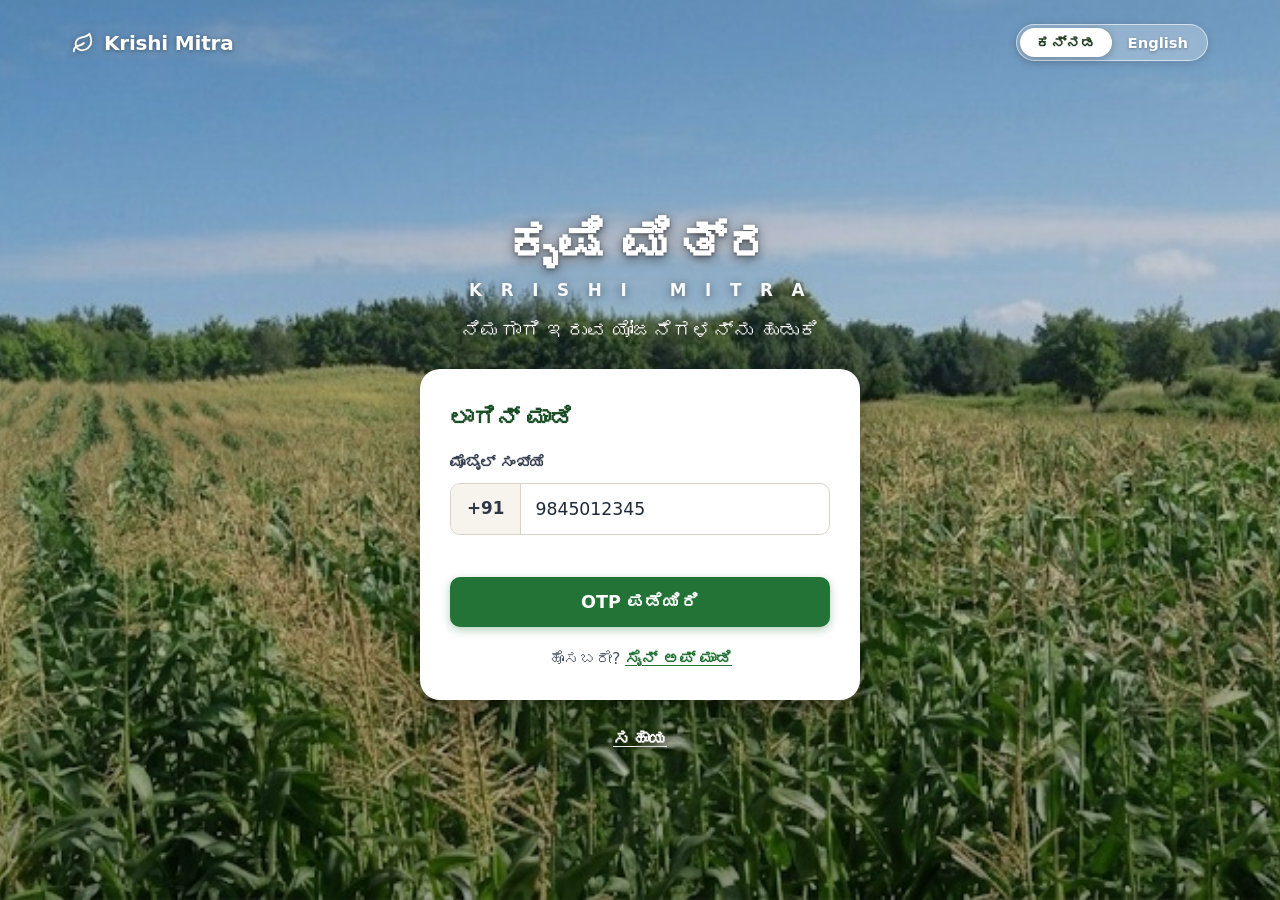
==== frontend/index.html @ 1792d074 "Add files via upload initialized frontend" ====
<!DOCTYPE html>
<html lang="kn">
<head>
  <meta charset="UTF-8">
  <meta name="viewport" content="width=device-width, initial-scale=1.0, maximum-scale=1.0, user-scalable=no">
  <meta name="theme-color" content="#1a7336">
  <meta name="description" content="ಕೃಷಿ ಮಿತ್ರ: ಕರ್ನಾಟಕದ ರೈತರಿಗೆ ಸರಕಾರಿ ಯೋಜನೆಗಳ ಸ್ಮಾರ್ಟ್ ಮಾರ್ಗದರ್ಶಿ - Smart Farmer Assistance System for Karnataka">
  <title>ಕೃಷಿ ಮಿತ್ರ - Krishi Mitra</title>
  <link rel="stylesheet" href="css/style.css">
  <link rel="stylesheet" href="css/responsive.css">
</head>
<body>

  <!-- Offline Notice Bar -->
  <div id="offline-alert-bar" class="offline-bar" style="display: none;">
    <span class="offline-icon">📡</span>
    <span data-i18n="offlineTitle">ನೀವು ಆಫ್‌ಲೈನ್‌ನಲ್ಲಿದ್ದೀರಿ (ಆಫ್‌ಲೈನ್ ಮಾಹಿತಿ ಲಭ್ಯವಿದೆ)</span>
  </div>

  <div class="app-viewport">

    <!-- ========================================================= -->
    <!-- TOP NAVIGATION BAR (Exact match to reference screenshot)  -->
    <!-- Top menu: Eligible, Almost Eligible, Saved, Language, Profile -->
    <!-- ========================================================= -->
    <header class="site-header">
      <div class="header-inner">
        
        <!-- Brand Logo & Name -->
        <div class="header-brand" id="brand-home-click">
          <div class="brand-logo-icon">
            <svg viewBox="0 0 36 36" fill="none" class="brand-icon-svg">
              <path d="M12 28C12 28 14 20 18 16C22 12 28 10 28 10C28 10 26 18 22 22C18 26 12 28 12 28Z" fill="#1a7336"/>
              <path d="M14 28C14 28 10 22 10 17C10 12 15 8 15 8C15 8 18 13 18 18C18 23 14 28 14 28Z" fill="#f59e0b"/>
              <path d="M16 28C16 28 18 22 22 19C26 16 30 15 30 15C30 15 28 21 24 24C20 27 16 28 16 28Z" fill="#15803d"/>
              <line x1="8" y1="32" x2="20" y2="16" stroke="#d97706" stroke-width="2.5" stroke-linecap="round"/>
            </svg>
          </div>
          <div class="brand-text-col">
            <h1 class="brand-heading" data-i18n="appName">ಕೃಷಿ ಮಿತ್ರ</h1>
            <span class="brand-subheading" data-i18n="appSubName">ಕರ್ನಾಟಕ ರೈತ ಯೋಜನೆಗಳ ಮಾರ್ಗದರ್ಶಿ</span>
          </div>
        </div>

        <!-- Center & Right Navigation (Eligible, Almost Eligible, Saved, Language, Profile) -->
        <nav class="header-nav">
          <!-- Eligible Schemes Link -->
          <button type="button" class="nav-menu-link active" id="top-nav-eligible" data-tab="eligible">
            <span data-i18n="navEligible">ಅರ್ಹ ಯೋಜನೆಗಳು</span>
            <span id="badge-top-eligible" class="nav-count-badge">0</span>
          </button>

          <!-- Almost Eligible Link -->
          <button type="button" class="nav-menu-link" id="top-nav-almost" data-tab="almost">
            <span data-i18n="navAlmost">ಸ್ವಲ್ಪವೇ ಬಾಕಿ ಇರುವುದು</span>
            <span id="badge-top-almost" class="nav-count-badge badge-amber">0</span>
          </button>

          <!-- Saved Schemes Link -->
          <button type="button" class="nav-menu-link" id="top-nav-saved" data-tab="saved">
            <span data-i18n="navSaved">ಉಳಿಸಿದ ಯೋಜನೆಗಳು</span>
            <span id="badge-top-saved" class="nav-count-badge badge-muted">0</span>
          </button>

          <!-- Language Toggle Pill (Exact style as reference image: ಕನ್ನಡ / English) -->
          <div class="nav-lang-wrap">
            <button type="button" class="lang-toggle-pill" aria-label="Toggle Kannada and English">
              <span class="lang-text-display">English</span>
            </button>
          </div>

          <!-- Profile Button (Styled like "Register" button in reference screenshot) -->
          <div class="nav-profile-wrap">
            <button type="button" id="btn-top-profile" class="btn-profile-pill" aria-label="Farmer Profile Options">
              <span class="profile-avatar-emoji">👨‍🌾</span>
              <span class="profile-pill-label" data-i18n="profile">ರೈತರ ವಿವರ</span>
            </button>
          </div>
        </nav>

        <!-- Mobile Header Actions (visible on small screens) -->
        <div class="mobile-header-actions">
          <button type="button" class="lang-toggle-pill mobile-lang-btn">English</button>
          <button type="button" id="btn-mobile-profile" class="mobile-profile-avatar" aria-label="Profile">
            👨‍🌾
          </button>
        </div>

      </div>
    </header>

    <!-- ========================================================= -->
    <!-- PAGE 1: LOGIN / SIGN UP (Full Screen Farm Field)          -->
    <!-- Matching the user reference screenshot exactly            -->
    <!-- ========================================================= -->
    <section id="view-login" class="view-container login-fullscreen-hero">
      
      <!-- Top Floating Navigation (Leaf brand on left, Language capsule on right) -->
      <div class="login-top-bar">
        <div class="login-brand-tag">
          <svg class="login-leaf-icon" viewBox="0 0 24 24" width="22" height="22" fill="none" stroke="currentColor" stroke-width="2" stroke-linecap="round" stroke-linejoin="round">
            <path d="M11 20A7 7 0 0 1 9.8 6.1C15.5 5 17 4.48 19 2c1 2 2 4.18 2 8 0 5.5-4.78 10-10 10Z"/>
            <path d="M2 21c0-3 1.85-5.36 5.08-6C9.5 14.52 12 13 13 12"/>
          </svg>
          <span class="login-brand-title">Krishi Mitra</span>
        </div>

        <div class="login-lang-capsule">
          <button type="button" class="login-lang-btn kn active" data-lang="kn">ಕನ್ನಡ</button>
          <button type="button" class="login-lang-btn en" data-lang="en">English</button>
        </div>
      </div>

      <!-- Center Hero Content & Floating White Card -->
      <div class="login-center-content">

        <!-- Hero Typography -->
        <div class="login-hero-titles">
          <h1 class="login-hero-main-title">ಕೃಷಿ ಮಿತ್ರ</h1>
          <div class="login-hero-spaced-sub">K R I S H I &nbsp; M I T R A</div>
          <p class="login-hero-tagline" data-i18n="loginTagline">ನಿಮಗಾಗಿ ಇರುವ ಯೋಜನೆಗಳನ್ನು ಹುಡುಕಿ</p>
        </div>

        <!-- Floating White Card -->
        <div class="login-card-box">

          <!-- Step 1: Phone input -->
          <div id="phone-step-container" class="login-step-view">
            <h2 class="login-card-heading" data-i18n="loginCardTitle">ಲಾಗಿನ್ ಮಾಡಿ</h2>
            
            <div class="login-field-group">
              <label for="login-phone" class="login-field-label" data-i18n="phoneLabel">ಮೊಬೈಲ್ ಸಂಖ್ಯೆ</label>
              <div class="login-phone-control">
                <span class="login-phone-prefix">+91</span>
                <input type="tel" id="login-phone" class="login-phone-input" maxlength="10" placeholder="10 ಅಂಕಿಗಳು" data-i18n-placeholder="phonePlaceholder" inputmode="numeric" pattern="[0-9]*" value="9845012345">
              </div>
              <div id="phone-error-msg" class="login-field-error"></div>
            </div>

            <button type="button" id="btn-send-otp" class="btn-login-submit" data-i18n="getOtpBtn">
              OTP ಪಡೆಯಿರಿ
            </button>

            <div class="login-signup-link-wrap">
              <button type="button" id="btn-login-signup" class="btn-signup-link" data-i18n-html="newHereSignUp">
                ಹೊಸಬರೇ? <u>ಸೈನ್ ಅಪ್ ಮಾಡಿ</u>
              </button>
            </div>
          </div>

          <!-- Step 2: OTP verification -->
          <div id="otp-step-container" class="login-step-view" style="display: none;">
            <h2 class="login-card-heading" data-i18n="otpTitle">ಒಟಿಪಿ ನಮೂದಿಸಿ</h2>
            
            <p class="login-otp-notice">
              <span data-i18n="otpSubtitle">ನಾವು ಈ ಸಂಖ್ಯೆಗೆ ಒಟಿಪಿ ಕಳುಹಿಸಿದ್ದೇವೆ:</span>
              <strong id="otp-sent-phone">+91 9845012345</strong>
            </p>

            <div class="login-field-group">
              <input type="tel" id="login-otp" class="login-otp-input" maxlength="4" placeholder="••••" inputmode="numeric">
              <div id="otp-error-msg" class="login-field-error"></div>
            </div>

            <div class="login-demo-otp">
              <button type="button" id="demo-otp-btn" class="login-quick-otp" data-i18n="demoOtpHint">
                ⚡ ಪರೀಕ್ಷಾ ಒಟಿಪಿ: 1234 (ಇಲ್ಲಿ ಒತ್ತಿ)
              </button>
            </div>

            <button type="button" id="btn-verify-otp" class="btn-login-submit" data-i18n="verifyOtpBtn">
              ದೃಢೀಕರಿಸಿ & ಮುಂದುವರಿಯಿರಿ
            </button>

            <div class="login-change-num">
              <button type="button" id="btn-change-number" class="login-text-btn" data-i18n="changeNumber">
                ← ಸಂಖ್ಯೆ ಬದಲಾಯಿಸಿ
              </button>
            </div>
          </div>

        </div>

        <!-- Help Link Under Card -->
        <div class="login-footer-help">
          <button type="button" id="btn-login-help" class="login-help-anchor" data-i18n-html="helpLink">
            <u>ಸಹಾಯ</u>
          </button>
        </div>

      </div>

    </section>

    <!-- ========================================================= -->
    <!-- PAGE 2: FARMER PROFILE WIZARD (1 Question Per Screen)     -->
    <!-- ========================================================= -->
    <section id="view-wizard" class="view-container">
      <div class="wizard-container-wrap">
        <header class="wizard-header">
          <h2 class="wizard-heading" data-i18n="wizardTitle">ನಿಮ್ಮ ಕೃಷಿ ವಿವರ</h2>
          <button type="button" class="lang-toggle-pill">English</button>
        </header>

        <!-- Progress Section -->
        <div class="wizard-progress-section">
          <div class="progress-meta-row">
            <span id="wizard-step-label" class="step-label">ಪ್ರಶ್ನೆ 1 / 10</span>
            <span class="step-badge">100% ಸುಲಭ & ಸುರಕ್ಷಿತ</span>
          </div>
          <div class="progress-track">
            <div id="wizard-progress-bar" class="progress-fill" style="width: 10%;"></div>
          </div>
        </div>

        <!-- Single Question Card Container -->
        <main class="wizard-main">
          <div class="wizard-card">
            <div class="question-header">
              <h3 id="wizard-q-title" class="q-title">ಪ್ರಶ್ನೆ ಲೋಡ್ ಆಗುತ್ತಿದೆ...</h3>
              <p id="wizard-q-sub" class="q-subtitle">ವಿವರಣೆ</p>
            </div>

            <!-- Voice Mic & Confirmation Area -->
            <div class="voice-interaction-box">
              <button type="button" id="wizard-mic-btn" class="big-mic-button" aria-label="Speak your answer">
                <span class="mic-wave-ring ring-1"></span>
                <span class="mic-wave-ring ring-2"></span>
                <svg viewBox="0 0 24 24" fill="none" stroke="currentColor" stroke-width="2" class="mic-icon-svg">
                  <path d="M12 1a3 3 0 0 0-3 3v8a3 3 0 0 0 6 0V4a3 3 0 0 0-3-3z"></path>
                  <path d="M19 10v2a7 7 0 0 1-14 0v-2"></path>
                  <line x1="12" y1="19" x2="12" y2="23"></line>
                  <line x1="8" y1="23" x2="16" y2="23"></line>
                </svg>
              </button>
              <p id="voice-status-text" class="voice-status-label" data-i18n="voicePrompt">
                ದೊಡ್ಡ ಮೈಕ್ ಒತ್ತಿ ನಿಮ್ಮ ಉತ್ತರವನ್ನು ಕನ್ನಡದಲ್ಲಿ ಮಾತನಾಡಿ
              </p>

              <!-- Mandatory Confirmation Card -->
              <div id="voice-confirm-box" class="voice-confirm-card" style="display: none;">
                <div id="voice-heard-text" class="heard-text">ನಾವು ಕೇಳಿಸಿಕೊಂಡಿದ್ದು: ...</div>
                <p class="confirm-prompt-text" data-i18n="isThisCorrect">ಇದು ಸರಿಯೇ? ದಯವಿಟ್ಟು ದೃಢೀಕರಿಸಿ:</p>
                <div class="confirm-actions-row">
                  <button type="button" id="voice-btn-confirm" class="btn-confirm-tick" title="Confirm Answer">
                    <span class="tick-icon">✔</span>
                    <span class="btn-text" data-i18n="btnConfirmVoice">ಸರಿ, ದೃಢೀಕರಿಸಿ</span>
                  </button>
                  <button type="button" id="voice-btn-retry" class="btn-retry-mic" title="Retry Speaking">
                    <span class="retry-icon">🔄</span>
                    <span class="btn-text" data-i18n="btnRetryVoice">ಮತ್ತೊಮ್ಮೆ ಮಾತನಾಡಿ</span>
                  </button>
                </div>
              </div>
            </div>

            <div class="options-divider">
              <span>ಅಥವಾ ಕೆಳಗಿನ ಆಯ್ಕೆಗಳನ್ನು ಮುಟ್ಟಿ (OR Tap)</span>
            </div>

            <!-- Dynamic Options Rendering Container -->
            <div id="wizard-options-container" class="wizard-options-area"></div>
          </div>
        </main>

        <!-- Wizard Navigation Bar -->
        <footer class="wizard-nav-footer">
          <button type="button" id="wizard-back-btn" class="btn btn-outline btn-lg">← ಹಿಂದೆ</button>
          <button type="button" id="wizard-next-btn" class="btn btn-primary btn-lg" disabled>ಮುಂದೆ ➔</button>
        </footer>
      </div>
    </section>

    <!-- ========================================================= -->
    <!-- PAGE 3: MAIN PAGE (Relaxed, Airy, Matching Reference UI)  -->
    <!-- ========================================================= -->
    <section id="view-main" class="view-container">

      <!-- Subpage 1: HOME (Hero Banner, Search Card, Schemes) -->
      <div id="subpage-home" class="main-subpage active">
        
        <div class="main-content-layout">

          <!-- ======================================================= -->
          <!-- 1. HERO BANNER (Matches Reference Image Green Card)     -->
          <!-- ======================================================= -->
          <div class="hero-banner-container">
            <div class="hero-banner-card">
              <div class="hero-content-col">
                <!-- Pill Tag at Top Left -->
                <div class="hero-pill-badge">
                  <span class="hero-pill-dot"></span>
                  <span data-i18n="heroBadge">ಕರ್ನಾಟಕ ರೈತ ಕಲ್ಯಾಣ • Krishi Mitra</span>
                </div>

                <!-- Giant Bold Headline -->
                <h2 class="hero-headline" data-i18n="heroTitle">
                  ನಿಮ್ಮ ಜಮೀನಿಗೆ ಸಿಗುವ ಸರಕಾರಿ ಕೃಷಿ ಯೋಜನೆಗಳನ್ನು ಪಡೆಯಿರಿ
                </h2>

                <!-- Subtitle Paragraph -->
                <p class="hero-description" data-i18n="heroDesc">
                  ಕರ್ನಾಟಕದ ರೈತರಿಗೆ ಕೇಂದ್ರ ಮತ್ತು ರಾಜ್ಯ ಸರ್ಕಾರದ ಡಿಬಿಟಿ ನಗದು ನೆರವು, ಬೆಳೆ ವಿಮೆ, ಬಡ್ಡಿ ರಹಿತ ಸಾಲ ಮತ್ತು ಕೃಷಿ ಹೊಂಡ ಸಬ್ಸಿಡಿಗಳನ್ನು ಸುಲಭವಾಗಿ ಒದಗಿಸುವ ಏಕೈಕ ವೇದಿಕೆ.
                </p>

                <!-- Action Buttons Row -->
                <div class="hero-actions-row">
                  <button type="button" id="btn-hero-explore" class="hero-btn-white" data-i18n="heroBtnExplore">
                    ಅರ್ಹ ಯೋಜನೆಗಳನ್ನು ನೋಡಿ
                  </button>
                  <button type="button" id="btn-hero-share" class="hero-btn-outline" data-i18n="heroBtnShare">
                    <span>📲 ವಾಟ್ಸಾಪ್‌ನಲ್ಲಿ ಹಂಚಿಕೊಳ್ಳಿ</span>
                  </button>
                </div>
              </div>

              <!-- Graphic on Right Side: Tractor Silhouette -->
              <div class="hero-graphic-col">
                <svg viewBox="0 0 200 150" fill="none" class="hero-tractor-svg" preserveAspectRatio="xMidYMid meet">
                  <circle cx="150" cy="110" r="30" fill="rgba(255,255,255,0.18)" stroke="rgba(255,255,255,0.4)" stroke-width="4"/>
                  <circle cx="150" cy="110" r="14" fill="rgba(255,255,255,0.25)"/>
                  <circle cx="65" cy="120" r="18" fill="rgba(255,255,255,0.18)" stroke="rgba(255,255,255,0.4)" stroke-width="3"/>
                  <circle cx="65" cy="120" r="8" fill="rgba(255,255,255,0.25)"/>
                  <path d="M50 115 L145 110 L145 80 L115 80 L115 48 L75 48 L75 80 L50 90 Z" fill="rgba(255,255,255,0.2)"/>
                  <path d="M115 48 L155 48 L155 80 L115 80 Z" fill="rgba(255,255,255,0.14)"/>
                  <rect x="120" y="54" width="28" height="22" rx="3" fill="rgba(255,255,255,0.3)"/>
                  <line x1="68" y1="48" x2="68" y2="30" stroke="rgba(255,255,255,0.45)" stroke-width="4" stroke-linecap="round"/>
                </svg>
              </div>
            </div>
          </div>

          <!-- ======================================================= -->
          <!-- 2. DISCOVER / SEARCH CARD (Directly below Hero Banner)  -->
          <!-- ======================================================= -->
          <div class="discover-card-container">
            <div class="discover-search-card">
              <h3 class="discover-card-heading" data-i18n="discoverTitle">
                ಲಭ್ಯವಿರುವ ಕೃಷಿ ಯೋಜನೆಗಳನ್ನು ಹುಡುಕಿ
              </h3>

              <div class="discover-search-form">
                <!-- Search Input with Icon -->
                <div class="search-input-wrapper">
                  <svg viewBox="0 0 24 24" fill="none" stroke="currentColor" stroke-width="2" class="search-icon-inside">
                    <circle cx="11" cy="11" r="8"></circle>
                    <line x1="21" y1="21" x2="16.65" y2="16.65"></line>
                  </svg>
                  <input type="text" id="scheme-search-input" class="search-field" placeholder="ಯೋಜನೆಯ ಹೆಸರು ಅಥವಾ ಕೀವರ್ಡ್ (ಉದಾ: PM-KISAN, ವಿಮೆ, ಬೆಳೆ, ಸಾಲ)" data-i18n-placeholder="searchPlaceholder">
                </div>

                <!-- Category Dropdown -->
                <div class="search-select-wrapper">
                  <select id="scheme-category-select" class="search-dropdown">
                    <option value="all" data-i18n="allCategories">ಎಲ್ಲಾ ಕೃಷಿ ವರ್ಗಗಳು</option>
                    <option value="income" data-i18n="filterIncome">ನೇರ ಧನಸಹಾಯ (Direct Income)</option>
                    <option value="insurance" data-i18n="filterInsurance">ಬೆಳೆ ವಿಮೆ (Crop Insurance)</option>
                    <option value="credit" data-i18n="filterCredit">ಬಡ್ಡಿ ರಹಿತ ಸಾಲ (KCC Credit)</option>
                    <option value="irrigation" data-i18n="filterIrrigation">ನೀರಾವರಿ & ಹೊಂಡ (Irrigation)</option>
                    <option value="pension" data-i18n="filterPension">ರೈತ ಪಿಂಚಣಿ (Pension)</option>
                  </select>
                </div>

                <!-- Sort / Filter Dropdown -->
                <div class="search-select-wrapper">
                  <select id="schemes-sort-select" class="search-dropdown">
                    <option value="benefit_desc" data-i18n="sortBenefitHigh">ಹೆಚ್ಚು ಮೊತ್ತ ಮೊದಲು</option>
                    <option value="benefit_asc" data-i18n="sortBenefitLow">ಕಡಿಮೆ ಮೊತ್ತ ಮೊದಲು</option>
                    <option value="name" data-i18n="sortName">ಯೋಜನೆಯ ಹೆಸರು (ಅ-ಹ)</option>
                  </select>
                </div>

                <!-- Search Button (Matching green 'Search Equipment' button) -->
                <button type="button" id="btn-discover-search" class="btn-discover-action" data-i18n="searchBtn">
                  ಯೋಜನೆ ಹುಡುಕಿ
                </button>
              </div>
            </div>
          </div>

          <!-- ======================================================= -->
          <!-- 3. CALM & SUBTLE ANNOUNCEMENT TICKER STRIP              -->
          <!-- ======================================================= -->
          <div class="tips-ticker-section" id="tips-ticker-strip">
            <div class="ticker-content-box">
              <span class="ticker-bell-icon">🔔</span>
              <span id="ticker-tip-tag" class="ticker-tag urgency-high">ತುರ್ತು ಗಡುವು</span>
              <span id="ticker-tip-title" class="ticker-title">ಲೋಡ್ ಆಗುತ್ತಿದೆ...</span>
              <span id="ticker-pause-tag" class="ticker-paused-badge" style="display: none;" data-i18n="tipsTickerPaused">ವಿರಾಮಗೊಳಿಸಲಾಗಿದೆ</span>
            </div>
            <div id="ticker-dots-container" class="ticker-dots-row"></div>
          </div>

          <!-- ======================================================= -->
          <!-- 4. SCHEME SECTION: TABS & FILTER PILLS                  -->
          <!-- ======================================================= -->
          <div class="schemes-section-header">
            <nav class="scheme-tabs-nav">
              <button type="button" class="scheme-tab-btn active" data-tab="eligible">
                <span data-i18n="tabEligible">ಅರ್ಹ ಯೋಜನೆಗಳು</span>
                <span id="badge-tab-eligible" class="tab-badge">0</span>
              </button>
              <button type="button" class="scheme-tab-btn" data-tab="almost">
                <span data-i18n="tabAlmost">ಸ್ವಲ್ಪವೇ ಬಾಕಿ ಇರುವುದು</span>
                <span id="badge-tab-almost" class="tab-badge badge-warning">0</span>
              </button>
              <button type="button" class="scheme-tab-btn" data-tab="saved">
                <span data-i18n="tabSaved">ಉಳಿಸಿದ ಯೋಜನೆಗಳು</span>
                <span id="badge-tab-saved" class="tab-badge badge-neutral">0</span>
              </button>
            </nav>

            <div class="filter-chips-scroll">
              <button type="button" class="filter-chip active" data-filter="all" data-i18n="filterAll">ಎಲ್ಲವೂ</button>
              <button type="button" class="filter-chip" data-filter="income" data-i18n="filterIncome">ನೇರ ಧನಸಹಾಯ</button>
              <button type="button" class="filter-chip" data-filter="insurance" data-i18n="filterInsurance">ಬೆಳೆ ವಿಮೆ</button>
              <button type="button" class="filter-chip" data-filter="credit" data-i18n="filterCredit">ಬಡ್ಡಿ ರಹಿತ ಸಾಲ</button>
              <button type="button" class="filter-chip" data-filter="irrigation" data-i18n="filterIrrigation">ನೀರಾವರಿ & ಹೊಂಡ</button>
              <button type="button" class="filter-chip" data-filter="pension" data-i18n="filterPension">ರೈತ ಪಿಂಚಣಿ</button>
            </div>
          </div>

          <!-- ======================================================= -->
          <!-- 5. SCHEMES GRID (2 Columns Desktop, 1 Column Mobile)   -->
          <!-- ======================================================= -->
          <main class="schemes-main-list" id="schemes-main-anchor">
            <div id="schemes-list-container" class="schemes-vertical-list"></div>

            <!-- Empty state -->
            <div id="schemes-empty-state" class="empty-state-box" style="display: none;">
              <div class="empty-icon">🌾</div>
              <h3 class="empty-title" data-i18n="emptyEligible">ಯಾವುದೇ ಯೋಜನೆಗಳು ಕಂಡುಬಂದಿಲ್ಲ</h3>
              <p class="empty-desc" data-i18n="emptyEligibleDesc">ದಯವಿಟ್ಟು ಬೇರೆ ಫಿಲ್ಟರ್ ಆಯ್ಕೆ ಮಾಡಿ ಅಥವಾ ನಿಮ್ಮ ವಿವರಗಳನ್ನು ಪರೀಕ್ಷಿಸಿ.</p>
            </div>
          </main>

        </div>
      </div>

      <!-- Subpage 2: DOCUMENTS -->
      <div id="subpage-docs" class="main-subpage">
        <div class="subpage-wrap">
          <div class="subpage-header">
            <h2 class="subpage-title" data-i18n="docsPageTitle">ರೈತರ ಪ್ರಮುಖ ದಾಖಲೆಗಳ ಕೈಪಿಡಿ</h2>
            <p class="subpage-subtitle" data-i18n="docsPageSubtitle">ಯಾವ ದಾಖಲೆ ಎಲ್ಲಿ ಸಿಗುತ್ತದೆ ಮತ್ತು ಹೇಗೆ ಪಡೆಯಬೇಕು ಎಂಬುದರ ಮಾಹಿತಿ</p>
          </div>
          <div id="docs-list-container" class="docs-vertical-list"></div>
        </div>
      </div>

      <!-- Subpage 3: TIPS & DATES -->
      <div id="subpage-tips" class="main-subpage">
        <div class="subpage-wrap">
          <div class="subpage-header">
            <h2 class="subpage-title" data-i18n="tipsPageTitle">ಕೃಷಿ ಸಲಹೆಗಳು ಮತ್ತು ಗಡುವುಗಳು</h2>
            <p class="subpage-subtitle" data-i18n="tipsPageSubtitle">ಕರ್ನಾಟಕ ಕೃಷಿ ಇಲಾಖೆಯ ಪ್ರಮುಖ ಸೂಚನೆಗಳು</p>
          </div>
          <div id="tips-full-list" class="tips-vertical-list"></div>
        </div>
      </div>

      <!-- Subpage 4: HELP -->
      <div id="subpage-help" class="main-subpage">
        <div class="subpage-wrap">
          <div class="subpage-header">
            <h2 class="subpage-title" data-i18n="helpPageTitle">ರೈತ ಸಹಾಯವಾಣಿ & ಸಂಪರ್ಕ</h2>
            <p class="subpage-subtitle" data-i18n="helpPageSubtitle">ಯಾವುದೇ ಯೋಜನೆ ಅಥವಾ ತಾಂತ್ರಿಕ ಸಹಾಯಕ್ಕೆ ಸಂಪರ್ಕಿಸಿ</p>
          </div>
          
          <div class="help-cards-list">
            <div class="help-card primary">
              <div class="help-card-icon">📞</div>
              <div class="help-card-body">
                <h3 class="help-title" data-i18n="karnatakaRaithaVani">ಕರ್ನಾಟಕ ರೈತವಾಣಿ</h3>
                <div class="help-phone-number">1800-425-3553</div>
                <p class="help-timing" data-i18n="helpDeskTiming">ಬೆಳಿಗ್ಗೆ ೬:೦೦ ರಿಂದ ರಾತ್ರಿ ೧೦:೦೦ ರವರೆಗೆ (ಉಚಿತ ಕರೆ)</p>
                <a href="tel:18004253553" class="btn btn-call">ಈಗಲೇ ಕರೆ ಮಾಡಿ 📞</a>
              </div>
            </div>

            <div class="help-card">
              <div class="help-card-icon">🇮🇳</div>
              <div class="help-card-body">
                <h3 class="help-title" data-i18n="kisanCallCenter">ಕಿಸಾನ್ ಕಾಲ್ ಸೆಂಟರ್ (ಟೋಲ್ ಫ್ರೀ)</h3>
                <div class="help-phone-number">1800-180-1551</div>
                <p class="help-timing">ಎಲ್ಲಾ ದಿನಗಳಲ್ಲಿ ಲಭ್ಯ (ಕನ್ನಡದಲ್ಲಿ ಮಾತನಾಡಬಹುದು)</p>
                <a href="tel:18001801551" class="btn btn-outline btn-call">ಕರೆ ಮಾಡಿ 📞</a>
              </div>
            </div>

            <div class="help-card">
              <div class="help-card-icon">🏢</div>
              <div class="help-card-body">
                <h3 class="help-title" data-i18n="nearestOffice">ನಿಮ್ಮ ಹತ್ತಿರದ ಕೃಷಿ ಕಚೇರಿ:</h3>
                <p class="help-office-desc" data-i18n="nearestOfficeDesc">
                  ನಿಮ್ಮ ಹೋಬಳಿಯ ರೈತ ಸಂಪರ್ಕ ಕೇಂದ್ರ (RSK) ಅಥವಾ ತಾಲೂಕು ಸಹಾಯಕ ಕೃಷಿ ನಿರ್ದೇಶಕರ ಕಚೇರಿಗೆ ಭೇಟಿ ನೀಡಿ.
                </p>
              </div>
            </div>
          </div>
        </div>
      </div>

      <!-- Mobile Bottom Navigation Bar -->
      <nav class="bottom-navbar">
        <button type="button" class="bottom-nav-item active" data-tab="home">
          <svg viewBox="0 0 24 24" fill="none" stroke="currentColor" stroke-width="2">
            <path d="M3 9l9-7 9 7v11a2 2 0 0 1-2 2H5a2 2 0 0 1-2-2z"></path>
            <polyline points="9 22 9 12 15 12 15 22"></polyline>
          </svg>
          <span data-i18n="navHome">ಮುಖಪುಟ</span>
        </button>

        <button type="button" class="bottom-nav-item" data-tab="docs">
          <svg viewBox="0 0 24 24" fill="none" stroke="currentColor" stroke-width="2">
            <path d="M14 2H6a2 2 0 0 0-2 2v16a2 2 0 0 0 2 2h12a2 2 0 0 0 2-2V8z"></path>
            <polyline points="14 2 14 8 20 8"></polyline>
            <line x1="16" y1="13" x2="8" y2="13"></line>
            <line x1="16" y1="17" x2="8" y2="17"></line>
          </svg>
          <span data-i18n="navDocs">ದಾಖಲೆಗಳು</span>
        </button>

        <button type="button" class="bottom-nav-item" data-tab="tips">
          <svg viewBox="0 0 24 24" fill="none" stroke="currentColor" stroke-width="2">
            <path d="M18 8A6 6 0 0 0 6 8c0 7-3 9-3 9h18s-3-2-3-9"></path>
            <path d="M13.73 21a2 2 0 0 1-3.46 0"></path>
          </svg>
          <span data-i18n="navTips">ಸಲಹೆಗಳು</span>
        </button>

        <button type="button" class="bottom-nav-item" data-tab="help">
          <svg viewBox="0 0 24 24" fill="none" stroke="currentColor" stroke-width="2">
            <circle cx="12" cy="12" r="10"></circle>
            <path d="M9.09 9a3 3 0 0 1 5.83 1c0 2-3 3-3 3"></path>
            <line x1="12" y1="17" x2="12.01" y2="17"></line>
          </svg>
          <span data-i18n="navHelp">ಸಹಾಯ</span>
        </button>
      </nav>

    </section>

    <!-- ========================================================= -->
    <!-- MODAL: "What You Need" Scheme Detail Sheet                -->
    <!-- ========================================================= -->
    <div id="scheme-detail-modal" class="modal-backdrop">
      <div id="modal-overlay-bg" class="modal-overlay"></div>
      <div class="modal-sheet">
        <div class="modal-header">
          <div class="modal-title-col">
            <span id="modal-scheme-status-tag" class="badge badge-eligible">ಅರ್ಹರು</span>
            <h3 id="modal-scheme-title" class="modal-scheme-title">ಯೋಜನೆಯ ಹೆಸರು</h3>
            <p id="modal-scheme-dept" class="modal-scheme-dept">ಇಲಾಖೆ</p>
          </div>
          <button type="button" id="modal-btn-close" class="btn-close-modal" aria-label="Close modal">✕</button>
        </div>

        <div class="modal-body-scroll">
          <div class="modal-benefit-box">
            <span class="benefit-sub" data-i18n="schemeBenefitLabel">ಲಭ್ಯವಿರುವ ಆರ್ಥಿಕ ಸೌಲಭ್ಯ:</span>
            <div id="modal-scheme-benefit" class="benefit-val">₹೬,೦೦೦ / ವರ್ಷಕ್ಕೆ</div>
          </div>

          <div class="modal-section">
            <h4 class="section-heading" data-i18n="docChecklistTitle">ಅಗತ್ಯ ದಾಖಲೆಗಳ ಪರಿಶೀಲನಾ ಪಟ್ಟಿ</h4>
            <p class="section-sub" data-i18n="docChecklistSub">ನಿಮ್ಮ ಬಳಿ ಇರುವ ದಾಖಲೆಗಳ ಮೇಲೆ ಟಿಕ್ (✔) ಮಾಡಿ:</p>
            <div id="modal-doc-checklist" class="doc-checklist-group"></div>
          </div>

          <div class="modal-section">
            <h4 class="section-heading" data-i18n="officialSiteStepsTitle">ಅಧಿಕೃತ ವೆಬ್‌ಸೈಟ್‌ನಲ್ಲಿ ಏನು ಮಾಡಬೇಕು?</h4>
            <ol id="modal-steps-list" class="steps-numbered-list"></ol>
            <p class="notice-callout" data-i18n="externalSiteNotice">
              ಗಮನಿಸಿ: ಅಧಿಕೃತ ಸರಕಾರಿ ವೆಬ್‌ಸೈಟ್ ಹೊಸ ವಿಂಡೋದಲ್ಲಿ ತೆರೆಯುತ್ತದೆ. ಅರ್ಜಿ ಸಲ್ಲಿಸಿದ ನಂತರ ವಾಪಸ್ ಬಂದು 'ಅರ್ಜಿ ಸಲ್ಲಿಸಲಾಗಿದೆ' ಒತ್ತಿ.
            </p>
          </div>
        </div>

        <div class="modal-footer-actions">
          <button type="button" id="modal-btn-go-site" class="btn btn-primary btn-block" data-i18n="btnGoToSite">
            ಅಧಿಕೃತ ಪೋರ್ಟಲ್‌ಗೆ ಹೋಗಿ ➔
          </button>
          <button type="button" id="modal-btn-mark-applied" class="btn btn-outline btn-block" data-i18n="btnMarkApplied">
            ಅರ್ಜಿ ಸಲ್ಲಿಸಲಾಗಿದೆ ಎಂದು ಗುರುತಿಸಿ
          </button>
        </div>
      </div>
    </div>

    <!-- ========================================================= -->
    <!-- DRAWER: Profile Menu & Options                            -->
    <!-- ========================================================= -->
    <div id="profile-drawer" class="drawer-container">
      <div id="drawer-overlay" class="drawer-overlay"></div>
      <div class="drawer-content">
        <div class="drawer-header">
          <div class="user-avatar-circle">👨‍🌾</div>
          <div class="user-meta">
            <h3 class="user-name" data-i18n="profile">ರೈತರ ವಿವರ</h3>
            <p id="profile-drawer-phone" class="user-phone">+91 9845012345</p>
          </div>
          <button type="button" id="btn-close-drawer" class="btn-close-drawer">✕</button>
        </div>

        <div class="drawer-body">
          <div id="profile-drawer-summary" class="profile-chips-grid"></div>

          <div class="drawer-menu-list">
            <button type="button" id="btn-edit-profile-menu" class="drawer-menu-btn">
              <span class="menu-icon">✏️</span>
              <span data-i18n="editProfileTitle">ನಿಮ್ಮ ಕೃಷಿ ಮಾಹಿತಿ ತಿದ್ದುಪಡಿ</span>
            </button>

            <button type="button" id="btn-logout-menu" class="drawer-menu-btn">
              <span class="menu-icon">🚪</span>
              <span data-i18n="logout">ನಿರ್ಗಮಿಸಿ (Logout)</span>
            </button>

            <button type="button" id="btn-delete-data-menu" class="drawer-menu-btn danger">
              <span class="menu-icon">🗑️</span>
              <span data-i18n="deleteData">ನನ್ನ ಮಾಹಿತಿ ಅಳಿಸಿ</span>
            </button>
          </div>
        </div>
      </div>
    </div>

    <!-- ========================================================= -->
    <!-- MODAL: Edit Profile Modal (Updates schemes immediately)   -->
    <!-- ========================================================= -->
    <div id="edit-profile-modal" class="modal-backdrop">
      <div class="modal-overlay" onclick="window.app.closeEditProfileModal()"></div>
      <div class="modal-sheet">
        <div class="modal-header">
          <div>
            <h3 class="modal-scheme-title" data-i18n="editProfileTitle">ನಿಮ್ಮ ಕೃಷಿ ಮಾಹಿತಿ ತಿದ್ದುಪಡಿ</h3>
            <p class="modal-scheme-dept" data-i18n="editProfileSub">ಯಾವುದೇ ಮಾಹಿತಿ ಬದಲಿಸಿದರೆ ಯೋಜನೆಗಳು ನವೀಕರಣಗೊಳ್ಳುತ್ತವೆ</p>
          </div>
          <button type="button" id="btn-close-edit-modal" class="btn-close-modal">✕</button>
        </div>

        <div class="modal-body-scroll">
          <div id="edit-profile-fields" class="edit-fields-list"></div>
        </div>

        <div class="modal-footer-actions">
          <button type="button" id="btn-save-edit-profile" class="btn btn-primary btn-block" data-i18n="btnSaveProfile">
            ಮಾಹಿತಿ ಉಳಿಸಿ ✔
          </button>
        </div>
      </div>
    </div>

    <!-- ========================================================= -->
    <!-- MODAL: Login Help Modal                                   -->
    <!-- ========================================================= -->
    <div id="login-help-modal" class="modal-backdrop">
      <div class="modal-overlay" id="login-help-modal-overlay"></div>
      <div class="modal-sheet modal-help-sheet">
        <div class="modal-header">
          <div>
            <h3 class="modal-scheme-title" data-i18n="helpModalTitle">ರೈತ ಸಹಾಯವಾಣಿ (Farmer Helpline)</h3>
            <p class="modal-scheme-dept">ಕೃಷಿ ಮಿತ್ರ - 24x7 ರೈತ ನೆರವು</p>
          </div>
          <button type="button" id="btn-close-login-help" class="btn-close-modal">✕</button>
        </div>
        <div class="modal-body-content" style="padding: 20px; line-height: 1.7; font-size: 1.05rem;">
          <div class="helpline-badge" style="background: #e8f5e9; border: 1px solid #c8e6c9; border-radius: 12px; padding: 16px; margin-bottom: 16px;">
            <p style="margin: 0 0 8px; font-weight: 700; color: #1b5e20;">📞 ಕಿಸಾನ್ ಕಾಲ್ ಸೆಂಟರ್ (Kisan Call Center):</p>
            <p style="margin: 0 0 4px; font-size: 1.25rem; font-weight: 800; color: #15803d;"><a href="tel:18001801551" style="color: inherit; text-decoration: none;">1800-180-1551</a> (ಉಚಿತ ಕರೆ)</p>
            <p style="margin: 0; font-size: 0.88rem; color: #4b5563;">ಬೆಳಿಗ್ಗೆ 6:00 ರಿಂದ ರಾತ್ರಿ 10:00 ವರೆಗೆ ಕನ್ನಡದಲ್ಲಿ ಮಾಹಿತಿ</p>
          </div>
          <div class="helpline-badge" style="background: #f0fdf4; border: 1px solid #bbf7d0; border-radius: 12px; padding: 16px; margin-bottom: 16px;">
            <p style="margin: 0 0 8px; font-weight: 700; color: #1b5e20;">🏛️ ಕರ್ನಾಟಕ ರೈತ ಸಹಾಯವಾಣಿ:</p>
            <p style="margin: 0 0 4px; font-size: 1.25rem; font-weight: 800; color: #15803d;"><a href="tel:08022212861" style="color: inherit; text-decoration: none;">080-22212861</a></p>
            <p style="margin: 0; font-size: 0.88rem; color: #4b5563;">ಕೃಷಿ ಇಲಾಖೆ, ಬೆಂಗಳೂರು</p>
          </div>
          <p style="font-size: 0.95rem; color: #4b5563;">ವೆಬ್‌ಸೈಟ್: <a href="https://raithamitra.karnataka.gov.in" target="_blank" style="color: #15803d; font-weight: 600;">raithamitra.karnataka.gov.in</a></p>
        </div>
        <div class="modal-footer-actions">
          <button type="button" id="btn-close-login-help-action" class="btn btn-primary btn-block" data-i18n="helpCloseBtn">
            ಮುಚ್ಚಿ (Close)
          </button>
        </div>
      </div>
    </div>

  </div> <!-- End .app-viewport -->

  <!-- Scripts -->
  <script src="js/translations.js"></script>
  <script src="js/mockData.js"></script>
  <script src="js/api.js"></script>
  <script src="js/speech.js"></script>
  <script src="js/app.js"></script>
</body>
</html>
---- frontend/css/style.css ----
/* ==========================================================================
   KRISHI MITRA (ಕೃಷಿ ಮಿತ್ರ) - Smart Farmer Assistance System
   Clean, Relaxed, Airy & Modern UI (Matches Reference Screenshot Aesthetics)
   ========================================================================== */

:root {
  /* Brand Colors matching reference image */
  --primary: #1a7336;
  --primary-dark: #125426;
  --primary-light: #eaf5ee;
  --primary-hover: #145e2c;

  --accent: #f59e0b;
  --accent-light: #fef3c7;

  --success: #15803d;
  --success-bg: #ecfdf5;
  --success-border: #a7f3d0;
  
  --warning: #b45309;
  --warning-bg: #fffbeb;
  --warning-border: #fde68a;

  --danger: #dc2626;
  --danger-bg: #fef2f2;

  --text-primary: #111827;
  --text-secondary: #4b5563;
  --text-muted: #6b7280;

  --bg-page: #ffffff;
  --bg-card: #ffffff;
  --bg-subtle: #f9fafb;
  --border: #e5e7eb;
  --border-input: #d1d5db;

  --font-family: system-ui, -apple-system, BlinkMacSystemFont, "Segoe UI", Roboto, "Noto Sans Kannada", "Tunga", sans-serif;
  --radius-sm: 6px;
  --radius-md: 8px;
  --radius-lg: 14px;
  --radius-xl: 20px;
  --radius-full: 9999px;

  --shadow-sm: 0 1px 2px rgba(0, 0, 0, 0.04);
  --shadow-card: 0 2px 10px rgba(0, 0, 0, 0.04);
  --shadow-hover: 0 8px 25px rgba(0, 0, 0, 0.07);
}

/* Reset & Base */
*, *::before, *::after {
  box-sizing: border-box;
  margin: 0;
  padding: 0;
  -webkit-tap-highlight-color: transparent;
}

html, body {
  width: 100%;
  min-height: 100%;
  background-color: var(--bg-page);
  font-family: var(--font-family);
  font-size: 16px;
  line-height: 1.5;
  color: var(--text-primary);
  -webkit-font-smoothing: antialiased;
}

/* App Viewport Container */
.app-viewport {
  width: 100%;
  min-height: 100vh;
  margin: 0 auto;
  background-color: #ffffff;
  display: flex;
  flex-direction: column;
}

/* Offline Notice Bar */
.offline-bar {
  background-color: #b91c1c;
  color: #ffffff;
  padding: 8px 16px;
  font-size: 0.92rem;
  font-weight: 600;
  display: flex;
  align-items: center;
  justify-content: center;
  gap: 8px;
  position: sticky;
  top: 0;
  z-index: 1000;
}

/* View Containers */
.view-container {
  display: none !important;
  flex-direction: column;
  flex: 1;
  width: 100%;
}

.view-container.active {
  display: flex !important;
}

/* ==========================================================================
   TOP NAVIGATION BAR (Exact match to reference screenshot)
   Left: Logo + Name + Tagline
   Right: Eligible, Almost Eligible, Saved, Language Pill, Profile Button
   ========================================================================== */
.site-header {
  background-color: #ffffff;
  border-bottom: 1px solid var(--border);
  position: sticky;
  top: 0;
  z-index: 100;
}

.header-inner {
  max-width: 1180px;
  margin: 0 auto;
  padding: 14px 28px;
  display: flex;
  align-items: center;
  justify-content: space-between;
}

/* Brand Logo */
.header-brand {
  display: flex;
  align-items: center;
  gap: 12px;
  cursor: pointer;
  text-decoration: none;
  user-select: none;
}

.brand-logo-icon {
  width: 36px;
  height: 36px;
  display: flex;
  align-items: center;
  justify-content: center;
  flex-shrink: 0;
}

.brand-icon-svg {
  width: 100%;
  height: 100%;
}

.brand-text-col {
  display: flex;
  flex-direction: column;
}

.brand-heading {
  font-size: 1.25rem;
  font-weight: 800;
  color: var(--text-primary);
  line-height: 1.15;
  letter-spacing: -0.2px;
}

.brand-subheading {
  font-size: 0.76rem;
  font-weight: 500;
  color: var(--text-muted);
  line-height: 1.2;
}

/* Center / Right Links: Relaxed, Airy, Uncluttered */
.header-nav {
  display: flex;
  align-items: center;
  gap: 24px;
}

.nav-menu-link {
  background: none;
  border: none;
  font-family: inherit;
  font-size: 0.95rem;
  font-weight: 600;
  color: var(--text-secondary);
  cursor: pointer;
  padding: 6px 4px;
  display: flex;
  align-items: center;
  gap: 6px;
  transition: color 0.15s ease;
  position: relative;
}

.nav-menu-link:hover {
  color: var(--primary);
}

.nav-menu-link.active {
  color: var(--primary);
  font-weight: 700;
}

.nav-count-badge {
  background-color: var(--success);
  color: #ffffff;
  font-size: 0.72rem;
  font-weight: 700;
  padding: 2px 7px;
  border-radius: var(--radius-full);
}

.nav-count-badge.badge-amber {
  background-color: var(--warning);
}

.nav-count-badge.badge-muted {
  background-color: var(--text-muted);
}

/* Language Toggle Pill: Identical to reference screenshot */
.lang-toggle-pill {
  background-color: #ffffff;
  border: 1px solid var(--border-input);
  color: var(--text-primary);
  font-family: inherit;
  font-size: 0.9rem;
  font-weight: 600;
  padding: 6px 14px;
  border-radius: var(--radius-sm);
  cursor: pointer;
  display: inline-flex;
  align-items: center;
  gap: 6px;
  transition: all 0.15s ease;
}

.lang-toggle-pill:hover {
  border-color: var(--primary);
  color: var(--primary);
}

/* Profile Pill Button: Identical to "Register" button in reference screenshot */
.btn-profile-pill {
  background-color: var(--primary);
  border: 1px solid var(--primary);
  color: #ffffff;
  font-family: inherit;
  font-size: 0.92rem;
  font-weight: 700;
  padding: 7px 18px;
  border-radius: var(--radius-md);
  cursor: pointer;
  display: inline-flex;
  align-items: center;
  gap: 8px;
  transition: background-color 0.15s ease;
}

.btn-profile-pill:hover {
  background-color: var(--primary-hover);
}

.mobile-header-actions {
  display: none;
  align-items: center;
  gap: 8px;
}

.mobile-profile-avatar {
  background: var(--primary-light);
  border: 1px solid var(--primary);
  width: 38px;
  height: 38px;
  border-radius: var(--radius-sm);
  display: flex;
  align-items: center;
  justify-content: center;
  font-size: 1.1rem;
  cursor: pointer;
}

/* ==========================================================================
   MAIN PAGE: CLEAN & RELAXED LAYOUT
   ========================================================================== */
.main-content-layout {
  max-width: 1180px;
  margin: 0 auto;
  padding: 32px 28px 80px;
  width: 100%;
}

/* 1. HERO BANNER: Soothing, Spacious Forest Green Card */
.hero-banner-container {
  margin-bottom: 28px;
}

.hero-banner-card {
  background-color: var(--primary);
  background-image: linear-gradient(135deg, #1a7336 0%, #166534 100%);
  color: #ffffff;
  border-radius: var(--radius-xl);
  padding: 44px 48px;
  display: flex;
  align-items: center;
  justify-content: space-between;
  gap: 36px;
  position: relative;
  overflow: hidden;
}

.hero-content-col {
  flex: 1;
  max-width: 680px;
  z-index: 2;
}

.hero-pill-badge {
  display: inline-flex;
  align-items: center;
  gap: 8px;
  background-color: rgba(0, 0, 0, 0.2);
  color: #e5f7ed;
  font-size: 0.85rem;
  font-weight: 600;
  padding: 4px 14px;
  border-radius: var(--radius-full);
  margin-bottom: 18px;
}

.hero-pill-dot {
  width: 6px;
  height: 6px;
  border-radius: 50%;
  background-color: #4ade80;
}

.hero-headline {
  font-size: 2.25rem;
  font-weight: 800;
  color: #ffffff;
  line-height: 1.25;
  margin-bottom: 14px;
  letter-spacing: -0.3px;
}

.hero-description {
  font-size: 1.02rem;
  line-height: 1.6;
  color: rgba(255, 255, 255, 0.9);
  margin-bottom: 26px;
  max-width: 600px;
}

.hero-actions-row {
  display: flex;
  align-items: center;
  gap: 12px;
}

/* Buttons inside Hero: Rounded rectangle (radius 8px) matching reference screenshot */
.hero-btn-white {
  background-color: #ffffff;
  color: var(--primary);
  border: none;
  font-family: inherit;
  font-size: 0.98rem;
  font-weight: 700;
  padding: 12px 24px;
  border-radius: var(--radius-md);
  cursor: pointer;
  transition: all 0.15s ease;
}

.hero-btn-white:hover {
  background-color: #f9fafb;
}

.hero-btn-outline {
  background-color: transparent;
  color: #ffffff;
  border: 1px solid rgba(255, 255, 255, 0.7);
  font-family: inherit;
  font-size: 0.98rem;
  font-weight: 600;
  padding: 12px 22px;
  border-radius: var(--radius-md);
  cursor: pointer;
  transition: all 0.15s ease;
}

.hero-btn-outline:hover {
  background-color: rgba(255, 255, 255, 0.1);
}

/* Hero Graphic: Gentle, airy tractor silhouette with lots of space */
.hero-graphic-col {
  width: 220px;
  display: flex;
  align-items: center;
  justify-content: center;
  opacity: 0.85;
}

.hero-tractor-svg {
  width: 100%;
  height: auto;
}

/* ==========================================================================
   2. DISCOVER / SEARCH CARD (Clean, Soft, Exactly Matching Reference Image)
   ========================================================================== */
.discover-card-container {
  margin-bottom: 32px;
}

.discover-search-card {
  background-color: #ffffff;
  border-radius: var(--radius-lg);
  border: 1px solid var(--border);
  box-shadow: var(--shadow-card);
  padding: 24px 28px;
}

.discover-card-heading {
  font-size: 1.15rem;
  font-weight: 800;
  color: var(--text-primary);
  margin-bottom: 16px;
}

.discover-search-form {
  display: flex;
  align-items: center;
  gap: 12px;
}

.search-input-wrapper {
  flex: 2;
  position: relative;
  display: flex;
  align-items: center;
}

.search-icon-inside {
  position: absolute;
  left: 14px;
  width: 18px;
  height: 18px;
  color: var(--text-muted);
  pointer-events: none;
}

.search-field {
  width: 100%;
  height: 46px;
  padding: 8px 12px 8px 40px;
  font-size: 0.95rem;
  font-family: inherit;
  color: var(--text-primary);
  border: 1px solid var(--border-input);
  border-radius: var(--radius-md);
  outline: none;
  transition: border-color 0.15s;
}

.search-field:focus {
  border-color: var(--primary);
}

.search-select-wrapper {
  flex: 1.2;
}

.search-dropdown {
  width: 100%;
  height: 46px;
  padding: 8px 12px;
  font-size: 0.92rem;
  font-family: inherit;
  font-weight: 500;
  color: var(--text-primary);
  background-color: #ffffff;
  border: 1px solid var(--border-input);
  border-radius: var(--radius-md);
  outline: none;
  cursor: pointer;
}

.search-dropdown:focus {
  border-color: var(--primary);
}

/* Search Button: Exactly matching green "Search Equipment" button in reference screenshot */
.btn-discover-action {
  height: 46px;
  padding: 0 28px;
  background-color: var(--primary);
  color: #ffffff;
  border: none;
  border-radius: var(--radius-md);
  font-family: inherit;
  font-size: 0.98rem;
  font-weight: 700;
  cursor: pointer;
  transition: background-color 0.15s;
  white-space: nowrap;
}

.btn-discover-action:hover {
  background-color: var(--primary-hover);
}

/* ==========================================================================
   3. CALM & SUBTLE ANNOUNCEMENT / TIPS TICKER STRIP
   ========================================================================== */
.tips-ticker-section {
  background-color: var(--bg-subtle);
  border-radius: var(--radius-md);
  border: 1px solid var(--border);
  padding: 12px 18px;
  margin-bottom: 28px;
  display: flex;
  align-items: center;
  justify-content: space-between;
  gap: 16px;
}

.ticker-content-box {
  display: flex;
  align-items: center;
  gap: 12px;
  flex: 1;
  overflow: hidden;
}

.ticker-bell-icon {
  font-size: 1.1rem;
  flex-shrink: 0;
}

.ticker-tag {
  font-size: 0.75rem;
  font-weight: 700;
  padding: 2px 8px;
  border-radius: var(--radius-sm);
  flex-shrink: 0;
}

.urgency-high {
  background-color: var(--danger-bg);
  color: var(--danger);
}

.urgency-normal {
  background-color: var(--accent-light);
  color: var(--accent);
}

.ticker-title {
  font-size: 0.95rem;
  font-weight: 700;
  color: var(--text-primary);
  white-space: nowrap;
  overflow: hidden;
  text-overflow: ellipsis;
}

.ticker-desc {
  display: none; /* Keep ticker ultra-clean and calm */
}

.ticker-dots-row {
  display: flex;
  gap: 6px;
}

.ticker-dot {
  width: 6px;
  height: 6px;
  border-radius: 50%;
  background-color: #cbd5e1;
  cursor: pointer;
}

.ticker-dot.active {
  background-color: var(--primary);
  width: 14px;
  border-radius: 3px;
}

.ticker-header-bar {
  display: none; /* Removed heavy orange header bar */
}

/* ==========================================================================
   4. SCHEME TABS & FILTER PILLS (Minimalist & Uncluttered)
   ========================================================================== */
.schemes-section-header {
  margin-bottom: 24px;
  display: flex;
  flex-direction: column;
  gap: 14px;
}

.scheme-tabs-nav {
  display: flex;
  align-items: center;
  gap: 12px;
  border-bottom: 1px solid var(--border);
  padding-bottom: 8px;
}

.scheme-tab-btn {
  background: none;
  border: none;
  font-family: inherit;
  font-size: 1rem;
  font-weight: 600;
  color: var(--text-secondary);
  cursor: pointer;
  padding: 8px 12px;
  border-radius: var(--radius-sm);
  display: flex;
  align-items: center;
  gap: 8px;
  transition: all 0.15s;
}

.scheme-tab-btn:hover {
  color: var(--primary);
  background-color: var(--primary-light);
}

.scheme-tab-btn.active {
  color: var(--primary);
  font-weight: 800;
  background-color: var(--primary-light);
}

.tab-badge {
  background-color: var(--success);
  color: #ffffff;
  font-size: 0.75rem;
  font-weight: 700;
  padding: 1px 7px;
  border-radius: var(--radius-full);
}

.tab-badge.badge-warning {
  background-color: var(--warning);
}

.tab-badge.badge-neutral {
  background-color: var(--text-muted);
}

/* Category Filter Pills: Soft, airy, delicate */
.filter-chips-scroll {
  display: flex;
  gap: 8px;
  overflow-x: auto;
  scrollbar-width: none;
}

.filter-chips-scroll::-webkit-scrollbar {
  display: none;
}

.filter-chip {
  background-color: #ffffff;
  border: 1px solid var(--border);
  padding: 6px 14px;
  border-radius: var(--radius-full);
  font-family: inherit;
  font-size: 0.88rem;
  font-weight: 600;
  color: var(--text-secondary);
  cursor: pointer;
  white-space: nowrap;
  transition: all 0.15s ease;
}

.filter-chip:hover {
  border-color: var(--primary);
  color: var(--primary);
}

.filter-chip.active {
  background-color: var(--primary);
  color: #ffffff;
  border-color: var(--primary);
}

/* ==========================================================================
   5. SCHEME CARDS (Spacious, Relaxed & Modern)
   ========================================================================== */
.schemes-vertical-list {
  display: grid;
  grid-template-columns: repeat(2, 1fr);
  gap: 24px;
}

.scheme-card {
  background-color: #ffffff;
  border: 1px solid var(--border);
  border-radius: var(--radius-lg);
  padding: 24px;
  box-shadow: var(--shadow-sm);
  display: flex;
  flex-direction: column;
  justify-content: space-between;
  gap: 16px;
  transition: all 0.2s ease;
  cursor: pointer;
}

.scheme-card:hover {
  border-color: #bbf7d0;
  box-shadow: var(--shadow-hover);
  transform: translateY(-2px);
}

.scheme-header {
  display: flex;
  align-items: flex-start;
  justify-content: space-between;
  gap: 12px;
}

.scheme-title-col {
  flex: 1;
}

.badge {
  display: inline-block;
  font-size: 0.78rem;
  font-weight: 700;
  padding: 3px 10px;
  border-radius: var(--radius-full);
  margin-bottom: 8px;
}

.badge-eligible {
  background-color: var(--success-bg);
  color: var(--success);
  border: 1px solid var(--success-border);
}

.badge-almost {
  background-color: var(--warning-bg);
  color: var(--warning);
  border: 1px solid var(--warning-border);
}

.badge-applied {
  background-color: #eff6ff;
  color: #1d4ed8;
  border: 1px solid #bfdbfe;
  margin-left: 6px;
}

.scheme-title {
  font-size: 1.25rem;
  font-weight: 800;
  color: var(--text-primary);
  line-height: 1.35;
  margin-bottom: 4px;
}

.scheme-dept {
  font-size: 0.85rem;
  color: var(--text-muted);
}

.btn-save-star {
  background: none;
  border: none;
  font-size: 1.6rem;
  color: #d1d5db;
  cursor: pointer;
  padding: 2px;
  transition: color 0.15s;
}

.btn-save-star.star-saved {
  color: var(--accent);
}

.scheme-benefit-box {
  background-color: var(--bg-subtle);
  border-radius: var(--radius-md);
  padding: 12px 16px;
}

.benefit-label {
  font-size: 0.8rem;
  font-weight: 600;
  color: var(--text-muted);
  display: block;
}

.benefit-amount-text {
  font-size: 1.25rem;
  font-weight: 800;
  color: var(--primary);
  margin-top: 2px;
}

.scheme-reasons-box {
  display: flex;
  flex-direction: column;
  gap: 8px;
  font-size: 0.92rem;
  line-height: 1.5;
}

.reason-tag {
  font-weight: 700;
  color: var(--success);
}

.reason-content {
  color: var(--text-secondary);
}

.missing-row {
  background-color: var(--warning-bg);
  border: 1px solid var(--warning-border);
  border-radius: var(--radius-sm);
  padding: 8px 12px;
}

.missing-tag {
  font-weight: 700;
  color: var(--warning);
  display: block;
  margin-bottom: 2px;
}

.missing-content {
  color: #78350f;
}

.scheme-actions-row {
  display: flex;
  align-items: center;
  gap: 10px;
  padding-top: 6px;
}

.btn-action-primary {
  flex: 1;
  height: 44px;
  background-color: var(--primary);
  color: #ffffff;
  border: none;
  border-radius: var(--radius-md);
  font-family: inherit;
  font-size: 0.95rem;
  font-weight: 700;
  cursor: pointer;
  transition: background-color 0.15s;
}

.btn-action-primary:hover {
  background-color: var(--primary-hover);
}

.btn-action-share {
  width: 44px;
  height: 44px;
  background-color: #ffffff;
  border: 1px solid var(--border-input);
  border-radius: var(--radius-md);
  color: var(--text-secondary);
  display: flex;
  align-items: center;
  justify-content: center;
  cursor: pointer;
  transition: all 0.15s;
}

.btn-action-share:hover {
  border-color: #25d366;
  color: #25d366;
}

/* Empty State */
.empty-state-box {
  text-align: center;
  padding: 60px 20px;
  grid-column: span 2;
}

.empty-icon {
  font-size: 3rem;
  margin-bottom: 12px;
}

.empty-title {
  font-size: 1.25rem;
  font-weight: 800;
  margin-bottom: 4px;
}

.empty-desc {
  font-size: 0.95rem;
  color: var(--text-secondary);
}

/* ==========================================================================
   PAGE 1: LOGIN / SIGN UP - FULLSCREEN CORN FIELD HERO
   Matches user reference image exactly:
   - Fullscreen corn field background with gentle sky overlay
   - Floating header with leaf brand and bilingual [ ಕನ್ನಡ | English ] pill capsule
   - Centered white typography (ಕೃಷಿ ಮಿತ್ರ / K R I S H I  M I T R A / Tagline)
   - Centered floating white card with +91 prefix, OTP button, and Sign Up prompt
   - Centered white "ಸಹಾಯ" (Help) footer link
   ========================================================================== */

/* Hide standard top header and bottom nav while in login view */
body[data-current-view="login"] .site-header,
#view-login.active ~ .bottom-navbar {
  display: none !important;
}

.login-fullscreen-hero {
  position: relative;
  min-height: 100vh;
  width: 100%;
  background-color: #2e5939;
  background-image: 
    linear-gradient(180deg, rgba(0, 0, 0, 0.22) 0%, rgba(0, 0, 0, 0.12) 40%, rgba(0, 0, 0, 0.32) 100%),
    url('../assets/farm-hero.jpg');
  background-position: center center;
  background-size: cover;
  background-repeat: no-repeat;
  background-attachment: fixed;
  display: flex;
  flex-direction: column;
  justify-content: space-between;
  padding: 0;
  box-sizing: border-box;
}

/* 1. TOP FLOATING BAR */
.login-top-bar {
  width: 100%;
  max-width: 1200px;
  margin: 0 auto;
  padding: 24px 32px;
  display: flex;
  align-items: center;
  justify-content: space-between;
  box-sizing: border-box;
  z-index: 10;
}

.login-brand-tag {
  display: inline-flex;
  align-items: center;
  gap: 10px;
  color: #ffffff;
  text-shadow: 0 1px 4px rgba(0, 0, 0, 0.4);
}

.login-leaf-icon {
  stroke: #ffffff;
  filter: drop-shadow(0 1px 3px rgba(0, 0, 0, 0.4));
}

.login-brand-title {
  font-size: 1.25rem;
  font-weight: 700;
  letter-spacing: -0.2px;
  color: #ffffff;
}

/* Bilingual Pill Capsule [ ಕನ್ನಡ | English ] */
.login-lang-capsule {
  display: inline-flex;
  align-items: center;
  background: rgba(255, 255, 255, 0.25);
  backdrop-filter: blur(10px);
  -webkit-backdrop-filter: blur(10px);
  border: 1.5px solid rgba(255, 255, 255, 0.6);
  border-radius: 9999px;
  padding: 3px;
  box-shadow: 0 2px 10px rgba(0, 0, 0, 0.15);
}

.login-lang-btn {
  background: transparent;
  border: none;
  font-family: inherit;
  font-size: 0.92rem;
  font-weight: 600;
  color: #ffffff;
  padding: 6px 16px;
  border-radius: 9999px;
  cursor: pointer;
  transition: all 0.2s cubic-bezier(0.4, 0, 0.2, 1);
  text-shadow: 0 1px 3px rgba(0, 0, 0, 0.35);
}

.login-lang-btn.active {
  background: #ffffff;
  color: #1e3a1e;
  font-weight: 800;
  box-shadow: 0 2px 8px rgba(0, 0, 0, 0.25);
  text-shadow: none;
}

.login-lang-btn:hover:not(.active) {
  background: rgba(255, 255, 255, 0.15);
}

/* 2. CENTER CONTENT: Hero titles + Floating white card + Help link */
.login-center-content {
  width: 100%;
  max-width: 480px;
  margin: auto auto;
  padding: 20px 20px 36px;
  display: flex;
  flex-direction: column;
  align-items: center;
  text-align: center;
  box-sizing: border-box;
  z-index: 5;
}

/* Typography matching reference image */
.login-hero-titles {
  margin-bottom: 24px;
}

.login-hero-main-title {
  font-size: 3.2rem;
  font-weight: 800;
  color: #ffffff;
  margin: 0 0 4px;
  line-height: 1.18;
  letter-spacing: -0.5px;
  text-shadow: 0 3px 12px rgba(0, 0, 0, 0.55), 0 1px 3px rgba(0, 0, 0, 0.4);
}

.login-hero-spaced-sub {
  font-size: 1.05rem;
  font-weight: 600;
  color: rgba(255, 255, 255, 0.95);
  letter-spacing: 0.38em;
  text-transform: uppercase;
  margin-bottom: 12px;
  text-shadow: 0 2px 8px rgba(0, 0, 0, 0.5);
}

.login-hero-tagline {
  font-size: 1.22rem;
  font-weight: 500;
  color: #ffffff;
  margin: 0;
  text-shadow: 0 2px 8px rgba(0, 0, 0, 0.55);
}

/* Floating White Card */
.login-card-box {
  width: 100%;
  background: #ffffff;
  border-radius: 20px;
  box-shadow: 0 18px 45px rgba(0, 0, 0, 0.26), 0 4px 12px rgba(0, 0, 0, 0.15);
  padding: 34px 30px 28px;
  text-align: left;
  box-sizing: border-box;
}

.login-card-heading {
  font-size: 1.45rem;
  font-weight: 800;
  color: #1a4d25;
  margin: 0 0 20px;
  line-height: 1.25;
}

.login-field-group {
  margin-bottom: 18px;
}

.login-field-label {
  display: block;
  font-size: 0.96rem;
  font-weight: 600;
  color: #374151;
  margin-bottom: 8px;
}

.login-phone-control {
  display: flex;
  align-items: center;
  border: 1.5px solid #d8d3c5;
  border-radius: 10px;
  overflow: hidden;
  height: 52px;
  background: #ffffff;
  transition: border-color 0.2s, box-shadow 0.2s;
}

.login-phone-control:focus-within {
  border-color: #237336;
  box-shadow: 0 0 0 3px rgba(35, 115, 54, 0.18);
}

.login-phone-prefix {
  background: #f6f4ed;
  color: #2d3748;
  font-size: 1.05rem;
  font-weight: 700;
  padding: 0 16px;
  height: 100%;
  display: flex;
  align-items: center;
  border-right: 1.5px solid #d8d3c5;
  user-select: none;
}

.login-phone-input {
  width: 100%;
  height: 100%;
  border: none;
  outline: none;
  font-family: inherit;
  font-size: 1.08rem;
  padding: 0 14px;
  color: #1f2937;
  background: transparent;
}

.login-phone-input::placeholder {
  color: #9ca3af;
  font-size: 1rem;
}

.login-field-error {
  color: #dc2626;
  font-size: 0.85rem;
  font-weight: 600;
  margin-top: 6px;
  min-height: 18px;
}

/* Green Submit Button */
.btn-login-submit {
  width: 100%;
  height: 50px;
  background: #237336;
  color: #ffffff;
  border: none;
  border-radius: 10px;
  font-family: inherit;
  font-size: 1.1rem;
  font-weight: 700;
  cursor: pointer;
  margin-top: 6px;
  margin-bottom: 18px;
  box-shadow: 0 3px 10px rgba(35, 115, 54, 0.35);
  transition: background-color 0.15s ease, transform 0.1s ease, box-shadow 0.15s ease;
  display: flex;
  align-items: center;
  justify-content: center;
}

.btn-login-submit:hover {
  background: #1b5e2b;
  box-shadow: 0 4px 14px rgba(35, 115, 54, 0.45);
}

.btn-login-submit:active {
  transform: scale(0.99);
}

/* New here? Sign up link */
.login-signup-link-wrap {
  text-align: center;
}

.btn-signup-link {
  background: none;
  border: none;
  font-family: inherit;
  font-size: 0.98rem;
  font-weight: 500;
  color: #4b5563;
  cursor: pointer;
  padding: 4px 8px;
}

.btn-signup-link u,
.btn-signup-link span u {
  color: #237336;
  font-weight: 700;
  text-decoration: underline;
}

/* OTP Step Specifics */
.login-otp-notice {
  font-size: 0.94rem;
  color: #4b5563;
  margin: 0 0 16px;
  line-height: 1.4;
}

.login-otp-notice strong {
  color: #1a4d25;
}

.login-otp-input {
  width: 100%;
  height: 54px;
  border: 1.5px solid #d8d3c5;
  border-radius: 10px;
  font-family: inherit;
  font-size: 1.8rem;
  font-weight: 800;
  text-align: center;
  letter-spacing: 8px;
  outline: none;
  color: #1a4d25;
  box-sizing: border-box;
}

.login-otp-input:focus {
  border-color: #237336;
  box-shadow: 0 0 0 3px rgba(35, 115, 54, 0.18);
}

.login-demo-otp {
  margin: 8px 0 14px;
  text-align: center;
}

.login-quick-otp {
  background: #ecfdf5;
  border: 1px dashed #10b981;
  color: #047857;
  font-family: inherit;
  font-size: 0.92rem;
  font-weight: 700;
  padding: 6px 12px;
  border-radius: 8px;
  cursor: pointer;
  transition: all 0.15s ease;
}

.login-quick-otp:hover {
  background: #d1fae5;
}

.login-change-num {
  text-align: center;
}

.login-text-btn {
  background: none;
  border: none;
  font-family: inherit;
  font-size: 0.92rem;
  font-weight: 600;
  color: #237336;
  cursor: pointer;
  text-decoration: underline;
  padding: 4px;
}

/* 3. FOOTER HELP LINK UNDER CARD */
.login-footer-help {
  margin-top: 22px;
  text-align: center;
}

.login-help-anchor {
  background: none;
  border: none;
  font-family: inherit;
  font-size: 1.15rem;
  font-weight: 700;
  color: #ffffff;
  cursor: pointer;
  padding: 6px 14px;
  text-shadow: 0 2px 8px rgba(0, 0, 0, 0.65);
  transition: opacity 0.15s ease;
}

.login-help-anchor:hover {
  opacity: 0.85;
}

/* ==========================================================================
   COMMON BUTTON UTILITIES
   ========================================================================== */
.btn {
  display: inline-flex;
  align-items: center;
  justify-content: center;
  font-family: inherit;
  font-size: 1rem;
  font-weight: 700;
  height: 48px;
  padding: 0 24px;
  border-radius: var(--radius-md);
  border: none;
  cursor: pointer;
}

.btn-primary {
  background-color: var(--primary);
  color: #ffffff;
}

.btn-primary:hover {
  background-color: var(--primary-hover);
}

.btn-block {
  width: 100%;
}

.btn-text-link {
  background: none;
  border: none;
  color: var(--primary);
  font-size: 0.95rem;
  font-weight: 700;
  cursor: pointer;
  text-decoration: underline;
  padding: 4px;
}

/* ==========================================================================
   WIZARD & MODALS
   ========================================================================== */
.wizard-container-wrap {
  max-width: 600px;
  margin: 30px auto;
  padding: 0 16px;
  width: 100%;
}

.wizard-header {
  padding: 16px 20px;
  background-color: #ffffff;
  border: 1px solid var(--border);
  border-bottom: none;
  border-radius: var(--radius-lg) var(--radius-lg) 0 0;
  display: flex;
  justify-content: space-between;
  align-items: center;
}

.wizard-heading {
  font-size: 1.2rem;
  font-weight: 800;
}

.wizard-progress-section {
  padding: 12px 20px;
  background-color: #ffffff;
  border-left: 1px solid var(--border);
  border-right: 1px solid var(--border);
}

.progress-meta-row {
  display: flex;
  justify-content: space-between;
  margin-bottom: 8px;
  font-size: 0.92rem;
  font-weight: 700;
  color: var(--primary);
}

.step-badge {
  background-color: var(--primary-light);
  padding: 2px 8px;
  border-radius: var(--radius-full);
}

.progress-track {
  width: 100%;
  height: 6px;
  background-color: #e5e7eb;
  border-radius: var(--radius-full);
  overflow: hidden;
}

.progress-fill {
  height: 100%;
  background-color: var(--primary);
  border-radius: var(--radius-full);
  transition: width 0.3s;
}

.wizard-card {
  background-color: #ffffff;
  padding: 24px 20px;
  border: 1px solid var(--border);
}

.q-title {
  font-size: 1.35rem;
  font-weight: 800;
  margin-bottom: 4px;
}

.q-subtitle {
  font-size: 0.98rem;
  color: var(--text-secondary);
}

.voice-interaction-box {
  display: flex;
  flex-direction: column;
  align-items: center;
  margin: 20px 0;
}

.big-mic-button {
  width: 72px;
  height: 72px;
  border-radius: 50%;
  background-color: var(--primary);
  border: 3px solid #ffffff;
  color: #ffffff;
  display: flex;
  align-items: center;
  justify-content: center;
  cursor: pointer;
  box-shadow: 0 4px 14px rgba(26, 115, 54, 0.35);
  position: relative;
  transition: all 0.2s;
}

.big-mic-button.listening {
  background-color: var(--danger);
}

.mic-wave-ring {
  position: absolute;
  inset: -6px;
  border-radius: 50%;
  border: 2px solid rgba(26, 115, 54, 0.4);
  opacity: 0;
}

.big-mic-button.listening .ring-1 {
  animation: pulse-ring 1.4s ease-out infinite;
}

@keyframes pulse-ring {
  0% { transform: scale(1); opacity: 0.9; }
  100% { transform: scale(1.6); opacity: 0; }
}

.mic-icon-svg {
  width: 32px;
  height: 32px;
  stroke: #ffffff;
}

.voice-status-label {
  margin-top: 10px;
  font-size: 0.98rem;
  font-weight: 700;
  color: var(--primary);
}

.voice-confirm-card {
  margin-top: 14px;
  width: 100%;
  background-color: var(--success-bg);
  border: 1px solid var(--success-border);
  border-radius: var(--radius-md);
  padding: 14px;
  text-align: center;
}

.heard-text {
  font-size: 1.05rem;
}

.heard-val {
  font-size: 1.25rem;
  font-weight: 800;
  color: var(--primary);
}

.confirm-actions-row {
  display: flex;
  gap: 10px;
  justify-content: center;
  margin-top: 10px;
}

.btn-confirm-tick {
  flex: 1;
  height: 46px;
  background-color: var(--success);
  color: #ffffff;
  border: none;
  border-radius: var(--radius-md);
  font-weight: 700;
  cursor: pointer;
}

.btn-retry-mic {
  height: 46px;
  padding: 0 16px;
  background-color: #ffffff;
  border: 1px solid var(--border-input);
  border-radius: var(--radius-md);
  font-weight: 600;
  cursor: pointer;
}

.options-divider {
  display: flex;
  align-items: center;
  margin: 18px 0;
  color: var(--text-muted);
  font-size: 0.88rem;
  font-weight: 600;
}

.options-divider::before, .options-divider::after {
  content: '';
  flex: 1;
  border-bottom: 1px solid var(--border);
}

.options-divider span {
  padding: 0 10px;
}

.options-grid-cards {
  display: grid;
  grid-template-columns: repeat(2, 1fr);
  gap: 10px;
}

.options-grid-2 {
  display: grid;
  grid-template-columns: 1fr 1fr;
  gap: 10px;
}

.option-card-btn {
  background-color: #ffffff;
  border: 1px solid var(--border-input);
  border-radius: var(--radius-md);
  padding: 14px 10px;
  min-height: 70px;
  display: flex;
  flex-direction: column;
  align-items: center;
  justify-content: center;
  text-align: center;
  cursor: pointer;
  position: relative;
  transition: all 0.15s;
}

.option-card-btn.selected {
  border-color: var(--primary);
  background-color: var(--primary-light);
}

.opt-icon {
  width: 24px;
  height: 24px;
  margin-bottom: 4px;
  color: var(--primary);
}

.opt-icon svg {
  width: 100%;
  height: 100%;
}

.opt-text {
  font-size: 0.98rem;
  font-weight: 700;
}

.opt-check {
  position: absolute;
  top: 6px;
  right: 6px;
  background-color: var(--primary);
  color: #ffffff;
  width: 18px;
  height: 18px;
  border-radius: 50%;
  font-size: 0.7rem;
  display: flex;
  align-items: center;
  justify-content: center;
}

.form-select-large {
  width: 100%;
  height: 48px;
  padding: 8px 12px;
  font-size: 1rem;
  font-weight: 600;
  font-family: inherit;
  border: 1px solid var(--border-input);
  border-radius: var(--radius-md);
  outline: none;
}

.quick-chips-row {
  display: flex;
  flex-wrap: wrap;
  gap: 6px;
  margin-top: 10px;
}

.quick-chip {
  background-color: #ffffff;
  border: 1px solid var(--border-input);
  padding: 6px 12px;
  border-radius: var(--radius-full);
  font-size: 0.9rem;
  font-weight: 600;
  cursor: pointer;
}

.quick-chip.selected {
  background-color: var(--primary);
  color: #ffffff;
  border-color: var(--primary);
}

.manual-num-row {
  margin-top: 14px;
  padding-top: 10px;
  border-top: 1px dashed var(--border);
}

.input-with-unit {
  display: flex;
  align-items: center;
  gap: 8px;
}

.manual-input {
  flex: 1;
  height: 46px;
  padding: 8px 12px;
  font-size: 1.1rem;
  font-weight: 700;
  border: 1px solid var(--border-input);
  border-radius: var(--radius-md);
}

.btn-sm-apply {
  height: 46px;
  width: 46px;
  background-color: var(--primary);
  color: #ffffff;
  border: none;
  border-radius: var(--radius-md);
  font-size: 1.1rem;
  cursor: pointer;
}

.wizard-nav-footer {
  padding: 14px 20px;
  background-color: #ffffff;
  border: 1px solid var(--border);
  border-top: none;
  border-radius: 0 0 var(--radius-lg) var(--radius-lg);
  display: flex;
  gap: 12px;
}

.btn-outline {
  background-color: #ffffff;
  color: var(--primary);
  border: 1px solid var(--primary);
}

/* ==========================================================================
   SUBPAGES & MODALS
   ========================================================================== */
.main-subpage {
  display: none;
}

.main-subpage.active {
  display: block;
}

.subpage-wrap {
  max-width: 1180px;
  margin: 0 auto;
  padding: 32px 28px 80px;
}

.subpage-header {
  padding-bottom: 16px;
  border-bottom: 1px solid var(--border);
  margin-bottom: 24px;
}

.subpage-title {
  font-size: 1.4rem;
  font-weight: 800;
}

.subpage-subtitle {
  font-size: 0.95rem;
  color: var(--text-secondary);
}

.docs-vertical-list, .tips-vertical-list, .help-cards-list {
  display: grid;
  grid-template-columns: repeat(2, 1fr);
  gap: 20px;
}

.doc-guide-card, .tip-full-card, .help-card {
  background-color: #ffffff;
  border-radius: var(--radius-lg);
  padding: 22px;
  border: 1px solid var(--border);
  box-shadow: var(--shadow-sm);
}

.doc-guide-header {
  display: flex;
  align-items: center;
  gap: 12px;
  margin-bottom: 10px;
}

.doc-guide-icon {
  width: 38px;
  height: 38px;
  border-radius: var(--radius-md);
  background-color: var(--primary-light);
  color: var(--primary);
  display: flex;
  align-items: center;
  justify-content: center;
}

.doc-guide-icon svg {
  width: 20px;
  height: 20px;
}

.doc-guide-title {
  font-size: 1.15rem;
  font-weight: 800;
}

.doc-fee-badge {
  font-size: 0.75rem;
  font-weight: 700;
  color: var(--success);
  background-color: var(--success-bg);
  padding: 2px 8px;
  border-radius: var(--radius-full);
}

.doc-guide-desc {
  font-size: 0.92rem;
  color: var(--text-secondary);
  margin-bottom: 12px;
}

.doc-guide-detail-box {
  background-color: var(--bg-subtle);
  border-radius: var(--radius-sm);
  padding: 8px 12px;
  margin-bottom: 6px;
  font-size: 0.9rem;
}

.detail-label {
  font-weight: 700;
  color: var(--primary);
}

.tip-card-top {
  display: flex;
  justify-content: space-between;
  margin-bottom: 8px;
}

.tip-card-title {
  font-size: 1.15rem;
  font-weight: 800;
  margin-bottom: 4px;
}

.tip-card-desc {
  font-size: 0.92rem;
  color: var(--text-secondary);
}

.help-card.primary {
  background-color: var(--success-bg);
  border-color: var(--success-border);
}

.help-card-icon {
  font-size: 2rem;
}

.help-title {
  font-size: 1.2rem;
  font-weight: 800;
}

.help-phone-number {
  font-size: 1.5rem;
  font-weight: 900;
  color: var(--primary);
  margin: 4px 0;
}

.help-timing {
  font-size: 0.88rem;
  color: var(--text-secondary);
  margin-bottom: 12px;
}

.btn-call {
  display: inline-block;
  padding: 8px 16px;
  background-color: var(--primary);
  color: #ffffff;
  border-radius: var(--radius-md);
  text-decoration: none;
  font-weight: 700;
}

/* Modals & Sheets */
.modal-backdrop, .drawer-container {
  position: fixed;
  inset: 0;
  z-index: 200;
  display: none;
}

.modal-backdrop.open, .drawer-container.open {
  display: block;
}

.modal-overlay, .drawer-overlay {
  position: absolute;
  inset: 0;
  background-color: rgba(17, 24, 39, 0.45);
  backdrop-filter: blur(2px);
}

.modal-sheet {
  position: absolute;
  bottom: 0;
  left: 50%;
  transform: translateX(-50%);
  width: 100%;
  max-width: 580px;
  max-height: 88vh;
  background-color: #ffffff;
  border-radius: var(--radius-xl) var(--radius-xl) 0 0;
  box-shadow: 0 10px 40px rgba(0, 0, 0, 0.15);
  display: flex;
  flex-direction: column;
  overflow: hidden;
  animation: modal-slide-in 0.2s ease-out;
}

@keyframes modal-slide-in {
  from { transform: translate(-50%, 100%); }
  to { transform: translate(-50%, 0); }
}

.modal-header {
  padding: 16px 22px;
  display: flex;
  align-items: flex-start;
  justify-content: space-between;
  border-bottom: 1px solid var(--border);
}

.modal-scheme-title {
  font-size: 1.25rem;
  font-weight: 800;
}

.modal-scheme-dept {
  font-size: 0.85rem;
  color: var(--text-muted);
}

.btn-close-modal, .btn-close-drawer {
  background: var(--bg-subtle);
  border: none;
  width: 32px;
  height: 32px;
  border-radius: 50%;
  font-size: 1rem;
  cursor: pointer;
  display: flex;
  align-items: center;
  justify-content: center;
}

.modal-body-scroll {
  padding: 20px 22px;
  overflow-y: auto;
  flex: 1;
}

.modal-benefit-box {
  background-color: var(--primary-light);
  border-radius: var(--radius-md);
  padding: 12px 16px;
  margin-bottom: 18px;
}

.modal-benefit-box .benefit-val {
  font-size: 1.3rem;
  font-weight: 900;
  color: var(--primary);
}

.modal-section {
  margin-bottom: 20px;
}

.section-heading {
  font-size: 1.1rem;
  font-weight: 800;
  margin-bottom: 4px;
}

.section-sub {
  font-size: 0.88rem;
  color: var(--text-secondary);
  margin-bottom: 10px;
}

.doc-checklist-group {
  display: flex;
  flex-direction: column;
  gap: 10px;
}

.doc-check-row {
  background-color: var(--bg-subtle);
  border: 1px solid var(--border);
  border-radius: var(--radius-md);
  padding: 10px 12px;
}

.doc-check-row.is-checked {
  background-color: var(--success-bg);
  border-color: var(--success-border);
}

.doc-check-label {
  display: flex;
  align-items: flex-start;
  gap: 10px;
  cursor: pointer;
}

.doc-checkbox {
  width: 20px;
  height: 20px;
  margin-top: 2px;
  accent-color: var(--primary);
}

.doc-name {
  display: block;
  font-size: 0.98rem;
  font-weight: 700;
}

.doc-desc {
  display: block;
  font-size: 0.88rem;
  color: var(--text-secondary);
  margin-bottom: 4px;
}

.doc-where-box {
  background-color: #ffffff;
  border-radius: var(--radius-sm);
  padding: 4px 8px;
  font-size: 0.82rem;
  border: 1px solid var(--border);
}

.steps-numbered-list {
  list-style: none;
  display: flex;
  flex-direction: column;
  gap: 8px;
}

.step-item {
  display: flex;
  gap: 10px;
  font-size: 0.92rem;
}

.step-num {
  width: 24px;
  height: 24px;
  background-color: var(--primary);
  color: #ffffff;
  font-weight: 700;
  border-radius: 50%;
  display: flex;
  align-items: center;
  justify-content: center;
  flex-shrink: 0;
  font-size: 0.8rem;
}

.notice-callout {
  margin-top: 12px;
  padding: 10px 12px;
  background-color: var(--warning-bg);
  border: 1px solid var(--warning-border);
  border-radius: var(--radius-sm);
  font-size: 0.85rem;
  color: #92400e;
}

.modal-footer-actions {
  padding: 14px 22px;
  border-top: 1px solid var(--border);
  display: flex;
  flex-direction: column;
  gap: 8px;
}

#modal-btn-mark-applied.applied {
  background-color: var(--success-bg);
  color: var(--success);
  border: 1px solid var(--success-border);
}

/* Profile Drawer */
.drawer-content {
  position: absolute;
  top: 0;
  bottom: 0;
  right: 0;
  width: 85%;
  max-width: 360px;
  background-color: #ffffff;
  box-shadow: -4px 0 25px rgba(0, 0, 0, 0.1);
  display: flex;
  flex-direction: column;
  animation: drawer-slide 0.2s ease-out;
}

@keyframes drawer-slide {
  from { transform: translateX(100%); }
  to { transform: translateX(0); }
}

.drawer-header {
  padding: 20px;
  background-color: var(--primary-light);
  display: flex;
  align-items: center;
  gap: 12px;
  border-bottom: 1px solid #bbf7d0;
}

.user-avatar-circle {
  font-size: 2rem;
  width: 48px;
  height: 48px;
  background-color: #ffffff;
  border-radius: 50%;
  display: flex;
  align-items: center;
  justify-content: center;
}

.user-name {
  font-size: 1.15rem;
  font-weight: 800;
}

.user-phone {
  font-size: 0.9rem;
  color: var(--text-secondary);
}

.drawer-body {
  padding: 20px;
  flex: 1;
}

.profile-chips-grid {
  display: flex;
  flex-wrap: wrap;
  gap: 6px;
  margin-bottom: 20px;
}

.drawer-chip {
  background-color: var(--bg-subtle);
  padding: 4px 10px;
  border-radius: var(--radius-full);
  font-size: 0.85rem;
  font-weight: 600;
}

.drawer-menu-list {
  display: flex;
  flex-direction: column;
  gap: 8px;
}

.drawer-menu-btn {
  background: none;
  border: 1px solid var(--border);
  border-radius: var(--radius-md);
  padding: 12px 14px;
  font-size: 0.98rem;
  font-weight: 600;
  color: var(--text-primary);
  display: flex;
  align-items: center;
  gap: 10px;
  cursor: pointer;
  text-align: left;
}

.drawer-menu-btn:hover {
  background-color: var(--bg-subtle);
}

.drawer-menu-btn.danger {
  color: var(--danger);
  border-color: #fecaca;
  background-color: var(--danger-bg);
}

.edit-fields-list {
  display: flex;
  flex-direction: column;
  gap: 12px;
}

.edit-field-card {
  background-color: var(--bg-subtle);
  border: 1px solid var(--border);
  border-radius: var(--radius-md);
  padding: 10px 12px;
}

.field-card-header {
  display: flex;
  align-items: center;
  justify-content: space-between;
  margin-bottom: 6px;
}

.field-label {
  font-size: 0.92rem;
  font-weight: 700;
}

.btn-field-mic {
  width: 30px;
  height: 30px;
  border-radius: 50%;
  background-color: var(--primary);
  color: #ffffff;
  border: none;
  cursor: pointer;
  display: flex;
  align-items: center;
  justify-content: center;
}

/* Mobile Bottom Nav */
.bottom-navbar {
  display: none;
}
---- frontend/css/responsive.css ----
/* ==========================================================================
   KRISHI MITRA - Responsive Adaptations
   Handles desktop (matching reference screenshot), tablets, and budget phones
   ========================================================================== */

/* Large Tablets & Desktop (>= 768px) */
@media (min-width: 768px) {
  .site-header {
    display: block;
  }

  .header-nav {
    display: flex;
  }

  .mobile-header-actions {
    display: none;
  }

  .bottom-navbar {
    display: none !important;
  }

  /* Two-column scheme grid on desktop with generous breathing room */
  .schemes-vertical-list {
    grid-template-columns: repeat(2, 1fr);
  }

  .docs-vertical-list, .tips-vertical-list, .help-cards-list {
    grid-template-columns: repeat(2, 1fr);
  }
}

/* Mobile Devices (< 768px) */
@media (max-width: 767px) {
  .header-nav {
    display: none;
  }

  .mobile-header-actions {
    display: flex;
  }

  .login-top-bar {
    padding: 16px 18px;
  }

  .login-hero-main-title {
    font-size: 2.5rem;
  }

  .login-hero-spaced-sub {
    font-size: 0.92rem;
    letter-spacing: 0.3em;
  }

  .login-hero-tagline {
    font-size: 1.08rem;
  }

  .login-card-box {
    padding: 26px 20px 22px;
    border-radius: 18px;
  }

  .login-card-heading {
    font-size: 1.35rem;
    margin-bottom: 16px;
  }

  .bottom-navbar {
    display: flex;
    position: fixed;
    bottom: 0;
    left: 0;
    right: 0;
    background-color: #ffffff;
    border-top: 1px solid var(--border);
    padding: 8px 4px;
    z-index: 90;
    justify-content: space-around;
    box-shadow: 0 -2px 10px rgba(0, 0, 0, 0.05);
  }

  .bottom-nav-item {
    background: none;
    border: none;
    display: flex;
    flex-direction: column;
    align-items: center;
    gap: 3px;
    font-size: 0.78rem;
    font-weight: 700;
    color: var(--text-muted);
    cursor: pointer;
  }

  .bottom-nav-item svg {
    width: 20px;
    height: 20px;
  }

  .bottom-nav-item.active {
    color: var(--primary);
  }

  .main-content-layout {
    padding: 16px 16px 80px;
  }

  .hero-banner-card {
    flex-direction: column;
    padding: 24px 20px;
    gap: 20px;
  }

  .hero-headline {
    font-size: 1.65rem;
  }

  .hero-graphic-col {
    width: 100%;
    max-width: 200px;
    margin: 0 auto;
  }

  .discover-search-card {
    padding: 18px 16px;
  }

  .discover-search-form {
    flex-direction: column;
    align-items: stretch;
  }

  .search-input-wrapper,
  .search-select-wrapper,
  .btn-discover-action {
    width: 100%;
    flex: auto;
  }

  .schemes-vertical-list,
  .docs-vertical-list,
  .tips-vertical-list,
  .help-cards-list {
    grid-template-columns: 1fr;
  }
}

/* Small Budget Phones (<= 380px) */
@media (max-width: 380px) {
  html {
    font-size: 15px;
  }

  .login-top-bar {
    padding: 12px 14px;
  }

  .login-brand-title {
    font-size: 1.1rem;
  }

  .login-lang-btn {
    padding: 5px 12px;
    font-size: 0.85rem;
  }

  .login-hero-main-title {
    font-size: 2.1rem;
  }

  .login-hero-spaced-sub {
    font-size: 0.85rem;
    letter-spacing: 0.25em;
  }

  .login-hero-tagline {
    font-size: 1rem;
  }

  .login-card-box {
    padding: 22px 16px 18px;
    border-radius: 16px;
  }

  .login-phone-prefix {
    padding: 0 12px;
    font-size: 0.98rem;
  }

  .login-phone-input {
    font-size: 1rem;
    padding: 0 10px;
  }

  .hero-headline {
    font-size: 1.4rem;
  }

  .options-grid-cards {
    grid-template-columns: 1fr;
  }

  .scheme-title {
    font-size: 1.15rem;
  }

  .benefit-amount-text {
    font-size: 1.18rem;
  }

  .btn-confirm-tick {
    font-size: 0.95rem;
  }
}
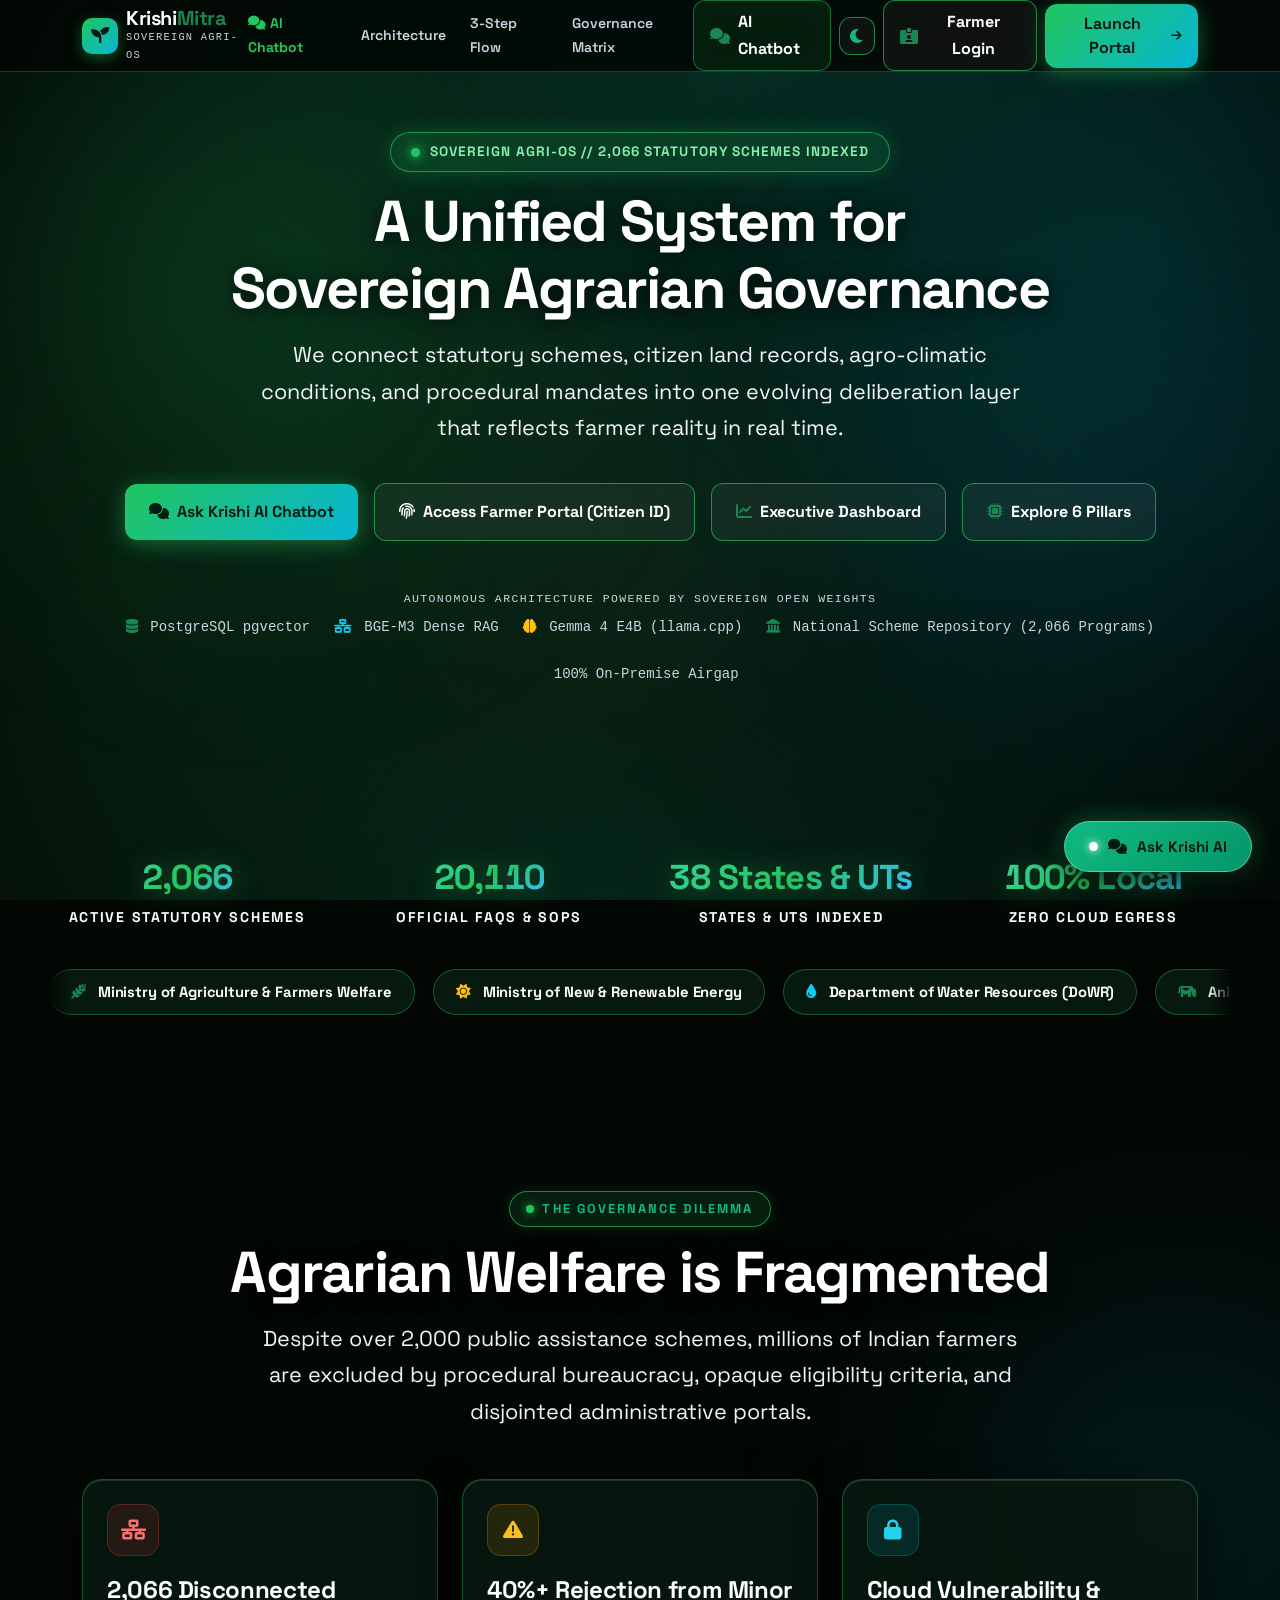
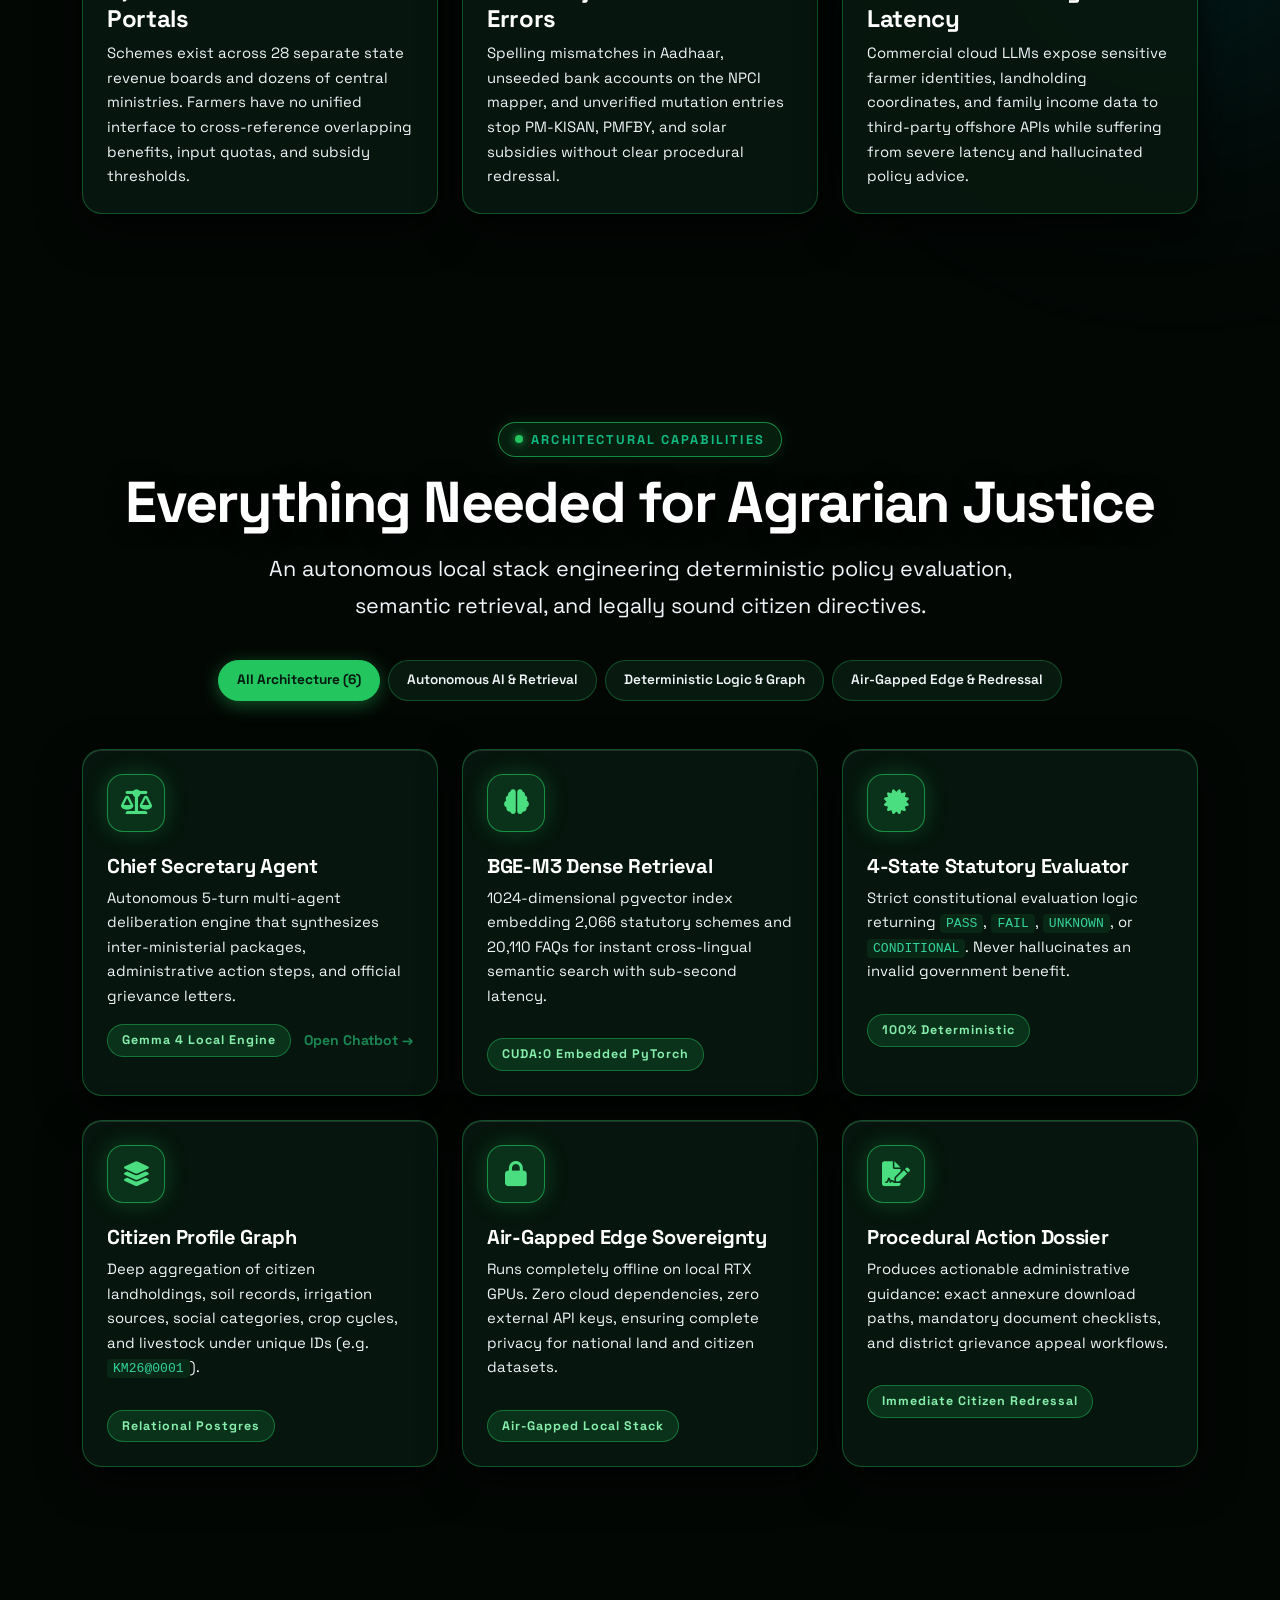
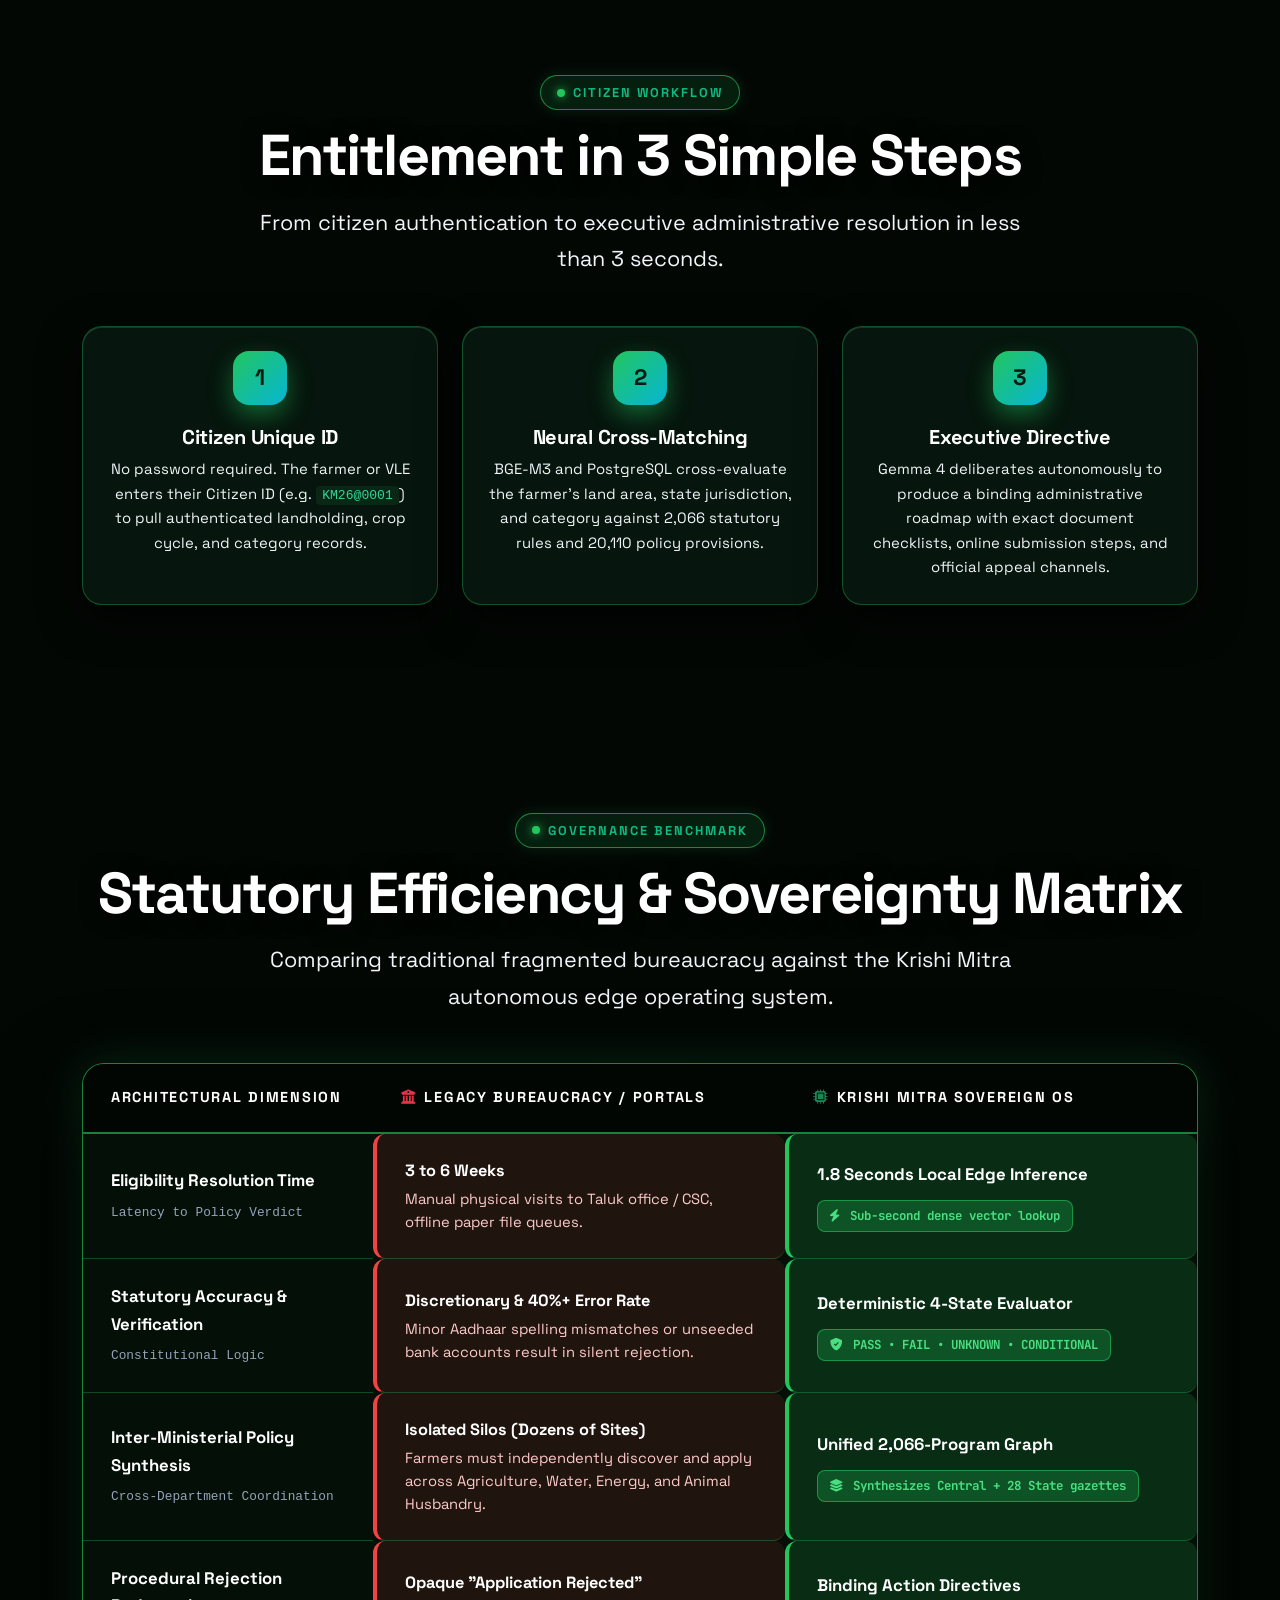
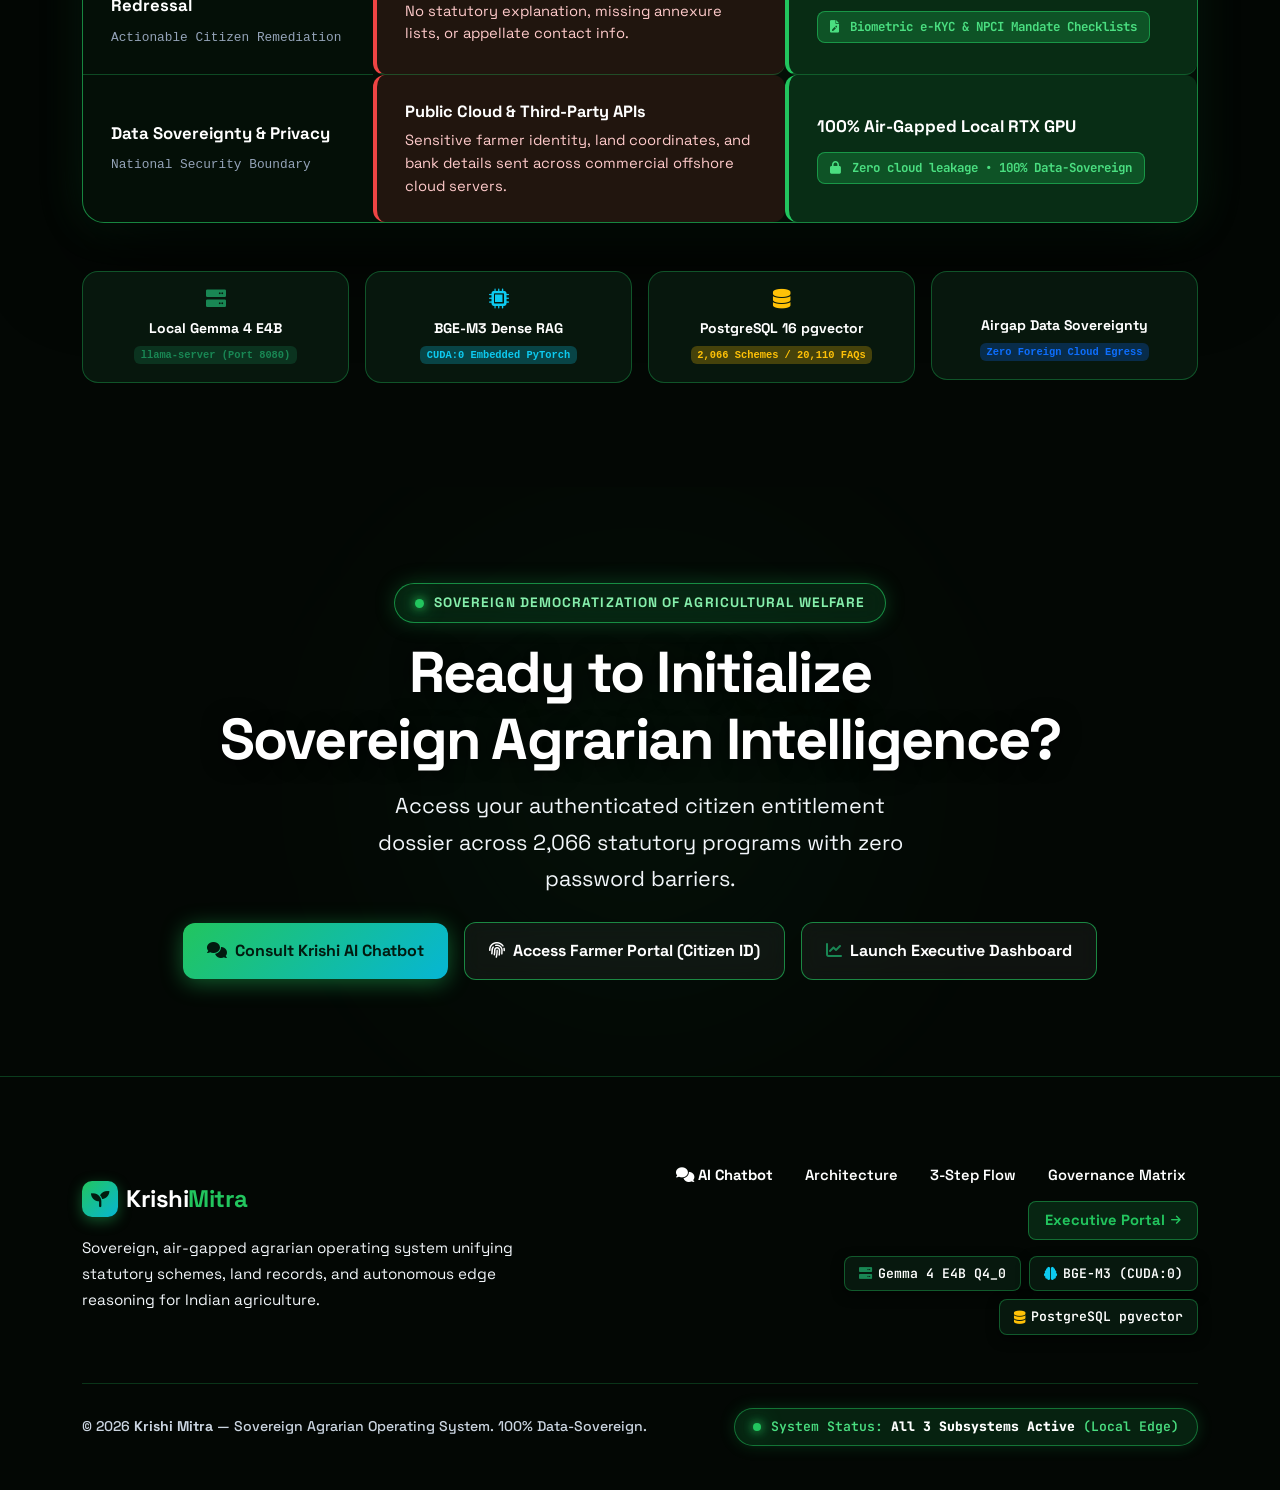
==== commit 306153e4: "feat(frontend): polish UI contrast, unify background, and integrate AI chatbot" ====
--- a/frontend/index.html
+++ b/frontend/index.html
@@ -1,698 +1,760 @@
 <!DOCTYPE html>
-<html lang="kn">
+<html lang="en" id="htmlRoot">
 <head>
   <meta charset="UTF-8">
-  <meta name="viewport" content="width=device-width, initial-scale=1.0, maximum-scale=1.0, user-scalable=no">
-  <meta name="theme-color" content="#1a7336">
-  <meta name="description" content="ಕೃಷಿ ಮಿತ್ರ: ಕರ್ನಾಟಕದ ರೈತರಿಗೆ ಸರಕಾರಿ ಯೋಜನೆಗಳ ಸ್ಮಾರ್ಟ್ ಮಾರ್ಗದರ್ಶಿ - Smart Farmer Assistance System for Karnataka">
-  <title>ಕೃಷಿ ಮಿತ್ರ - Krishi Mitra</title>
-  <link rel="stylesheet" href="css/style.css">
-  <link rel="stylesheet" href="css/responsive.css">
+  <meta name="viewport" content="width=device-width, initial-scale=1.0">
+  <title>Krishi Mitra — Sovereign Agrarian Intelligence & Governance OS</title>
+  
+  <!-- Fonts -->
+  <link rel="preconnect" href="https://fonts.googleapis.com">
+  <link rel="preconnect" href="https://fonts.gstatic.com" crossorigin>
+  <link href="https://fonts.googleapis.com/css2?family=JetBrains+Mono:wght@400;500;600;700&family=Space+Grotesk:wght@300;400;500;600;700&display=swap" rel="stylesheet">
+  
+  <!-- CSS Assets -->
+  <link rel="stylesheet" href="css/bootstrap.min.css">
+  <link rel="stylesheet" href="css/all.min.css">
+  <link rel="stylesheet" href="css/krishi-nexus.css?v=4.5">
 </head>
 <body>
 
-  <!-- Offline Notice Bar -->
-  <div id="offline-alert-bar" class="offline-bar" style="display: none;">
-    <span class="offline-icon">📡</span>
-    <span data-i18n="offlineTitle">ನೀವು ಆಫ್‌ಲೈನ್‌ನಲ್ಲಿದ್ದೀರಿ (ಆಫ್‌ಲೈನ್ ಮಾಹಿತಿ ಲಭ್ಯವಿದೆ)</span>
+  <!-- ========================================================================= -->
+  <!-- 1. NAVIGATION BAR                                                         -->
+  <!-- ========================================================================= -->
+  <nav id="nbar">
+    <div class="container">
+      <div class="d-flex align-items-center justify-content-between w-100">
+        
+        <!-- Logo -->
+        <a href="#" class="d-flex align-items-center gap-2 text-decoration-none">
+          <div class="logo-leaf">
+            <i class="fa-solid fa-seedling"></i>
+          </div>
+          <div>
+            <div class="fw-bold text-white" style="font-size:1.25rem; letter-spacing:-0.02em; line-height:1.1;">
+              Krishi<span class="text-success">Mitra</span>
+            </div>
+            <div class="text-white-50 font-monospace" style="font-size:0.65rem; letter-spacing:0.12em;">SOVEREIGN AGRI-OS</div>
+          </div>
+        </a>
+
+        <!-- Desktop Navigation Links -->
+        <div class="d-none d-lg-flex align-items-center gap-4 mx-auto">
+          <a href="ai_chat.html" class="text-white text-decoration-none small fw-bold" style="color:#22c55e !important;">
+            <i class="fa-solid fa-comments me-1"></i>AI Chatbot
+          </a>
+          <a href="#pillars" class="text-white-50 text-decoration-none small fw-semibold hover-success">Architecture</a>
+          <a href="#how-it-works" class="text-white-50 text-decoration-none small fw-semibold hover-success">3-Step Flow</a>
+          <a href="#benchmark" class="text-white-50 text-decoration-none small fw-semibold hover-success">Governance Matrix</a>
+        </div>
+
+        <!-- Action Buttons & Theme Toggle -->
+        <div class="d-flex align-items-center gap-2">
+          <!-- AI Chatbot Direct Button -->
+          <a href="ai_chat.html" class="boc px-3 py-2 d-none d-md-flex align-items-center gap-2 text-decoration-none" style="border-color:rgba(34,197,94,0.5); background:rgba(34,197,94,0.12);">
+            <i class="fa-solid fa-comments text-success"></i>
+            <span class="fw-bold">AI Chatbot</span>
+          </a>
+
+          <!-- Theme Toggle -->
+          <button class="boc d-flex align-items-center justify-content-center" id="thbtn" style="width:38px; height:38px; padding:0; border-radius:12px;" aria-label="Toggle Theme">
+            <i class="fa-solid fa-sun" id="suni" style="display:none; color:var(--gold);"></i>
+            <i class="fa-solid fa-moon" id="mooni" style="color:var(--pur);"></i>
+          </button>
+
+          <!-- Direct Login Button (No Password) -->
+          <button class="boc px-3 py-2 d-none d-sm-flex align-items-center gap-2" data-bs-toggle="offcanvas" data-bs-target="#farmerLoginOffcanvas">
+            <i class="fa-solid fa-id-card-clip text-success"></i>
+            <span>Farmer Login</span>
+          </button>
+
+          <!-- Launch Full Portal Dashboard -->
+          <a href="dashboard_app.html" class="bgrd btn px-3 py-2 d-none d-sm-flex align-items-center gap-2 text-decoration-none">
+            <span>Launch Portal</span>
+            <i class="fa-solid fa-arrow-right fa-xs"></i>
+          </a>
+
+          <!-- Mobile Toggle -->
+          <button class="boc d-lg-none px-2 py-2" id="mbtog" style="border-radius:10px;">
+            <i class="fa-solid fa-bars" id="barIcon"></i>
+            <i class="fa-solid fa-xmark" id="xIcon" style="display:none;"></i>
+          </button>
+        </div>
+
+      </div>
+    </div>
+  </nav>
+
+  <!-- Mobile Menu Dropdown -->
+  <div id="mbmenu" class="d-lg-none p-3" style="display:none; background:var(--bg2); border-bottom:1px solid var(--bd2); position:fixed; top:var(--nav); left:0; right:0; z-index:999;">
+    <a href="ai_chat.html" class="nav-link py-2 border-bottom border-secondary border-opacity-25 fw-bold" style="color:#22c55e !important;">
+      <i class="fa-solid fa-comments me-2"></i>Krishi AI Chatbot
+    </a>
+    <a href="#pillars" class="nav-link py-2 border-bottom border-secondary border-opacity-25">Architecture</a>
+    <a href="#how-it-works" class="nav-link py-2 border-bottom border-secondary border-opacity-25">3-Step Flow</a>
+    <a href="#benchmark" class="nav-link py-2 border-bottom border-secondary border-opacity-25">Governance Matrix</a>
+    <div class="d-flex gap-2 mt-3">
+      <a href="ai_chat.html" class="boc flex-fill py-2 btn text-center text-decoration-none" style="border-color:#22c55e; color:#22c55e;">AI Chat</a>
+      <button class="boc flex-fill py-2 btn" data-bs-toggle="offcanvas" data-bs-target="#farmerLoginOffcanvas">Farmer Login</button>
+      <a href="dashboard_app.html" class="bgrd flex-fill py-2 btn text-center text-decoration-none">Launch Portal</a>
+    </div>
   </div>
 
-  <div class="app-viewport">
-
-    <!-- ========================================================= -->
-    <!-- TOP NAVIGATION BAR (Exact match to reference screenshot)  -->
-    <!-- Top menu: Eligible, Almost Eligible, Saved, Language, Profile -->
-    <!-- ========================================================= -->
-    <header class="site-header">
-      <div class="header-inner">
+
+  <!-- ========================================================================= -->
+  <!-- 2. HERO SECTION                                                           -->
+  <!-- ========================================================================= -->
+  <section id="hero">
+    <!-- Ambient Aurora Glows -->
+    <div class="aur aur-a" style="top:-60px; left:-100px;"></div>
+    <div class="aur aur-b" style="top:140px; right:-140px;"></div>
+    <div class="aur aur-gold" style="bottom:20px; left:48%; transform:translateX(-50%); opacity:0.35;"></div>
+
+    <div class="container position-relative" style="z-index:2;">
+      <div class="text-center mb-5">
         
-        <!-- Brand Logo & Name -->
-        <div class="header-brand" id="brand-home-click">
-          <div class="brand-logo-icon">
-            <svg viewBox="0 0 36 36" fill="none" class="brand-icon-svg">
-              <path d="M12 28C12 28 14 20 18 16C22 12 28 10 28 10C28 10 26 18 22 22C18 26 12 28 12 28Z" fill="#1a7336"/>
-              <path d="M14 28C14 28 10 22 10 17C10 12 15 8 15 8C15 8 18 13 18 18C18 23 14 28 14 28Z" fill="#f59e0b"/>
-              <path d="M16 28C16 28 18 22 22 19C26 16 30 15 30 15C30 15 28 21 24 24C20 27 16 28 16 28Z" fill="#15803d"/>
-              <line x1="8" y1="32" x2="20" y2="16" stroke="#d97706" stroke-width="2.5" stroke-linecap="round"/>
-            </svg>
-          </div>
-          <div class="brand-text-col">
-            <h1 class="brand-heading" data-i18n="appName">ಕೃಷಿ ಮಿತ್ರ</h1>
-            <span class="brand-subheading" data-i18n="appSubName">ಕರ್ನಾಟಕ ರೈತ ಯೋಜನೆಗಳ ಮಾರ್ಗದರ್ಶಿ</span>
-          </div>
-        </div>
-
-        <!-- Center & Right Navigation (Eligible, Almost Eligible, Saved, Language, Profile) -->
-        <nav class="header-nav">
-          <!-- Eligible Schemes Link -->
-          <button type="button" class="nav-menu-link active" id="top-nav-eligible" data-tab="eligible">
-            <span data-i18n="navEligible">ಅರ್ಹ ಯೋಜನೆಗಳು</span>
-            <span id="badge-top-eligible" class="nav-count-badge">0</span>
+        <!-- Live System Badge -->
+        <div class="mb-3">
+          <span class="hbadge">
+            <span class="bdot"></span>
+            SOVEREIGN AGRI-OS // 2,066 STATUTORY SCHEMES INDEXED
+          </span>
+        </div>
+
+        <!-- Headline -->
+        <h1 class="stitle mb-3">
+          A Unified System for<br>
+          <span class="gt">Sovereign Agrarian Governance</span>
+        </h1>
+
+        <!-- The Atmos Mission Subtitle -->
+        <p class="hero-sub">
+          We connect statutory schemes, citizen land records, agro-climatic conditions, and procedural mandates into one evolving deliberation layer that reflects farmer reality in real time.
+        </p>
+
+        <!-- CTAs -->
+        <div class="d-flex align-items-center justify-content-center gap-3 flex-wrap">
+          <a href="ai_chat.html" class="bgrd btn px-4 py-3 fs-6 text-decoration-none">
+            <i class="fa-solid fa-comments me-2"></i>Ask Krishi AI Chatbot
+          </a>
+          <button class="boc btn px-4 py-3 fs-6" data-bs-toggle="offcanvas" data-bs-target="#farmerLoginOffcanvas">
+            <i class="fa-solid fa-fingerprint me-2"></i>Access Farmer Portal (Citizen ID)
           </button>
-
-          <!-- Almost Eligible Link -->
-          <button type="button" class="nav-menu-link" id="top-nav-almost" data-tab="almost">
-            <span data-i18n="navAlmost">ಸ್ವಲ್ಪವೇ ಬಾಕಿ ಇರುವುದು</span>
-            <span id="badge-top-almost" class="nav-count-badge badge-amber">0</span>
-          </button>
-
-          <!-- Saved Schemes Link -->
-          <button type="button" class="nav-menu-link" id="top-nav-saved" data-tab="saved">
-            <span data-i18n="navSaved">ಉಳಿಸಿದ ಯೋಜನೆಗಳು</span>
-            <span id="badge-top-saved" class="nav-count-badge badge-muted">0</span>
-          </button>
-
-          <!-- Language Toggle Pill (Exact style as reference image: ಕನ್ನಡ / English) -->
-          <div class="nav-lang-wrap">
-            <button type="button" class="lang-toggle-pill" aria-label="Toggle Kannada and English">
-              <span class="lang-text-display">English</span>
-            </button>
-          </div>
-
-          <!-- Profile Button (Styled like "Register" button in reference screenshot) -->
-          <div class="nav-profile-wrap">
-            <button type="button" id="btn-top-profile" class="btn-profile-pill" aria-label="Farmer Profile Options">
-              <span class="profile-avatar-emoji">👨‍🌾</span>
-              <span class="profile-pill-label" data-i18n="profile">ರೈತರ ವಿವರ</span>
-            </button>
-          </div>
-        </nav>
-
-        <!-- Mobile Header Actions (visible on small screens) -->
-        <div class="mobile-header-actions">
-          <button type="button" class="lang-toggle-pill mobile-lang-btn">English</button>
-          <button type="button" id="btn-mobile-profile" class="mobile-profile-avatar" aria-label="Profile">
-            👨‍🌾
-          </button>
-        </div>
-
-      </div>
-    </header>
-
-    <!-- ========================================================= -->
-    <!-- PAGE 1: LOGIN / SIGN UP (Full Screen Farm Field)          -->
-    <!-- Matching the user reference screenshot exactly            -->
-    <!-- ========================================================= -->
-    <section id="view-login" class="view-container login-fullscreen-hero">
+          <a href="dashboard_app.html" class="boc btn px-4 py-3 fs-6 text-decoration-none">
+            <i class="fa-solid fa-chart-line text-success me-2"></i>Executive Dashboard
+          </a>
+          <a href="#pillars" class="boc btn px-4 py-3 fs-6 text-decoration-none">
+            <i class="fa-solid fa-microchip text-success me-2"></i>Explore 6 Pillars
+          </a>
+        </div>
+
+        <!-- Ecosystem Ticker -->
+        <div class="mt-5">
+          <p class="text-uppercase text-white-50 font-monospace mb-2" style="font-size:0.72rem; letter-spacing:0.12em;">
+            Autonomous Architecture Powered By Sovereign Open Weights
+          </p>
+          <div class="d-flex align-items-center justify-content-center gap-4 flex-wrap text-white-50 small font-monospace">
+            <span><i class="fa-solid fa-database text-success me-1"></i> PostgreSQL pgvector</span>
+            <span><i class="fa-solid fa-network-wired text-info me-1"></i> BGE-M3 Dense RAG</span>
+            <span><i class="fa-solid fa-brain text-warning me-1"></i> Gemma 4 E4B (llama.cpp)</span>
+            <span><i class="fa-solid fa-landmark text-success me-1"></i> National Scheme Repository (2,066 Programs)</span>
+            <span><i class="fa-solid fa-shield-halved text-info me-1"></i> 100% On-Premise Airgap</span>
+          </div>
+        </div>
+
+      </div>
+
+    </div>
+  </section>
+
+
+  <!-- ========================================================================= -->
+  <!-- 3. SOCIAL PROOF / SOVEREIGN BENCHMARKS                                    -->
+  <!-- ========================================================================= -->
+  <section id="proof">
+    <div class="container-fluid px-3 px-xl-5" style="max-width: 1540px;">
+      <div class="row g-4 align-items-center text-center">
+        <div class="col-6 col-md-3">
+          <div class="pnum" data-target="2066">2,066</div>
+          <div class="plbl">Active Statutory Schemes</div>
+        </div>
+        <div class="col-6 col-md-3">
+          <div class="pnum" data-target="20110">20,110</div>
+          <div class="plbl">Official FAQs &amp; SOPs</div>
+        </div>
+        <div class="col-6 col-md-3">
+          <div class="pnum" data-target="38" data-suffix=" States &amp; UTs">38 States &amp; UTs</div>
+          <div class="plbl">States &amp; UTs Indexed</div>
+        </div>
+        <div class="col-6 col-md-3">
+          <div class="pnum" data-target="100" data-suffix="% Local">100% Local</div>
+          <div class="plbl">Zero Cloud Egress</div>
+        </div>
+      </div>
+
+      <!-- Scrolling Ticker of Central & State Ministries -->
+      <div class="lscroll mt-4 pt-3">
+        <div class="ltrack">
+          <span class="lbr"><i class="fa-solid fa-wheat-awn text-success"></i> Ministry of Agriculture &amp; Farmers Welfare</span>
+          <span class="lbr"><i class="fa-solid fa-sun text-warning"></i> Ministry of New &amp; Renewable Energy</span>
+          <span class="lbr"><i class="fa-solid fa-droplet text-info"></i> Department of Water Resources (DoWR)</span>
+          <span class="lbr"><i class="fa-solid fa-cow text-success"></i> Animal Husbandry &amp; Dairying</span>
+          <span class="lbr"><i class="fa-solid fa-building-columns text-primary"></i> NABARD &amp; Reserve Bank Priority Credit</span>
+          <span class="lbr"><i class="fa-solid fa-seedling text-success"></i> Indian Council of Agricultural Research (ICAR)</span>
+          <!-- Seamless Infinite Loop Duplicate Track -->
+          <span class="lbr"><i class="fa-solid fa-wheat-awn text-success"></i> Ministry of Agriculture &amp; Farmers Welfare</span>
+          <span class="lbr"><i class="fa-solid fa-sun text-warning"></i> Ministry of New &amp; Renewable Energy</span>
+          <span class="lbr"><i class="fa-solid fa-droplet text-info"></i> Department of Water Resources (DoWR)</span>
+          <span class="lbr"><i class="fa-solid fa-cow text-success"></i> Animal Husbandry &amp; Dairying</span>
+          <span class="lbr"><i class="fa-solid fa-building-columns text-primary"></i> NABARD &amp; Reserve Bank Priority Credit</span>
+          <span class="lbr"><i class="fa-solid fa-seedling text-success"></i> Indian Council of Agricultural Research (ICAR)</span>
+        </div>
+      </div>
+    </div>
+  </section>
+
+
+  <!-- ========================================================================= -->
+  <!-- 4. THE PROBLEM: FRAGMENTATION IN AGRARIAN GOVERNANCE                       -->
+  <!-- ========================================================================= -->
+  <section class="sp position-relative">
+    <div class="aur aur-b" style="top:50%; right:-200px; transform:translateY(-50%);"></div>
+    <div class="container position-relative" style="z-index:1;">
       
-      <!-- Top Floating Navigation (Leaf brand on left, Language capsule on right) -->
-      <div class="login-top-bar">
-        <div class="login-brand-tag">
-          <svg class="login-leaf-icon" viewBox="0 0 24 24" width="22" height="22" fill="none" stroke="currentColor" stroke-width="2" stroke-linecap="round" stroke-linejoin="round">
-            <path d="M11 20A7 7 0 0 1 9.8 6.1C15.5 5 17 4.48 19 2c1 2 2 4.18 2 8 0 5.5-4.78 10-10 10Z"/>
-            <path d="M2 21c0-3 1.85-5.36 5.08-6C9.5 14.52 12 13 13 12"/>
-          </svg>
-          <span class="login-brand-title">Krishi Mitra</span>
-        </div>
-
-        <div class="login-lang-capsule">
-          <button type="button" class="login-lang-btn kn active" data-lang="kn">ಕನ್ನಡ</button>
-          <button type="button" class="login-lang-btn en" data-lang="en">English</button>
-        </div>
-      </div>
-
-      <!-- Center Hero Content & Floating White Card -->
-      <div class="login-center-content">
-
-        <!-- Hero Typography -->
-        <div class="login-hero-titles">
-          <h1 class="login-hero-main-title">ಕೃಷಿ ಮಿತ್ರ</h1>
-          <div class="login-hero-spaced-sub">K R I S H I &nbsp; M I T R A</div>
-          <p class="login-hero-tagline" data-i18n="loginTagline">ನಿಮಗಾಗಿ ಇರುವ ಯೋಜನೆಗಳನ್ನು ಹುಡುಕಿ</p>
-        </div>
-
-        <!-- Floating White Card -->
-        <div class="login-card-box">
-
-          <!-- Step 1: Phone input -->
-          <div id="phone-step-container" class="login-step-view">
-            <h2 class="login-card-heading" data-i18n="loginCardTitle">ಲಾಗಿನ್ ಮಾಡಿ</h2>
-            
-            <div class="login-field-group">
-              <label for="login-phone" class="login-field-label" data-i18n="phoneLabel">ಮೊಬೈಲ್ ಸಂಖ್ಯೆ</label>
-              <div class="login-phone-control">
-                <span class="login-phone-prefix">+91</span>
-                <input type="tel" id="login-phone" class="login-phone-input" maxlength="10" placeholder="10 ಅಂಕಿಗಳು" data-i18n-placeholder="phonePlaceholder" inputmode="numeric" pattern="[0-9]*" value="9845012345">
-              </div>
-              <div id="phone-error-msg" class="login-field-error"></div>
+      <div class="text-center mb-5">
+        <span class="slbl">The Governance Dilemma</span>
+        <h2 class="stitle">Agrarian Welfare is <span class="gt">Fragmented</span></h2>
+        <p class="ssub mx-auto">
+          Despite over 2,000 public assistance schemes, millions of Indian farmers are excluded by procedural bureaucracy, opaque eligibility criteria, and disjointed administrative portals.
+        </p>
+      </div>
+
+      <div class="row g-4">
+        <!-- Card 1 -->
+        <div class="col-md-4">
+          <div class="gc p-4 h-100">
+            <div style="width:52px; height:52px; border-radius:14px; background:rgba(239,68,68,0.12); border:1px solid rgba(239,68,68,0.25); display:flex; align-items:center; justify-content:center; margin-bottom:20px;">
+              <i class="fa-solid fa-network-wired fa-lg" style="color:#f87171;"></i>
             </div>
-
-            <button type="button" id="btn-send-otp" class="btn-login-submit" data-i18n="getOtpBtn">
-              OTP ಪಡೆಯಿರಿ
-            </button>
-
-            <div class="login-signup-link-wrap">
-              <button type="button" id="btn-login-signup" class="btn-signup-link" data-i18n-html="newHereSignUp">
-                ಹೊಸಬರೇ? <u>ಸೈನ್ ಅಪ್ ಮಾಡಿ</u>
-              </button>
+            <h4 class="fw-bold mb-2">2,066 Disconnected Portals</h4>
+            <p class="text-white-50 small mb-0">
+              Schemes exist across 28 separate state revenue boards and dozens of central ministries. Farmers have no unified interface to cross-reference overlapping benefits, input quotas, and subsidy thresholds.
+            </p>
+          </div>
+        </div>
+
+        <!-- Card 2 -->
+        <div class="col-md-4">
+          <div class="gc p-4 h-100">
+            <div style="width:52px; height:52px; border-radius:14px; background:rgba(245,158,11,0.12); border:1px solid rgba(245,158,11,0.25); display:flex; align-items:center; justify-content:center; margin-bottom:20px;">
+              <i class="fa-solid fa-triangle-exclamation fa-lg" style="color:#fbbf24;"></i>
             </div>
-          </div>
-
-          <!-- Step 2: OTP verification -->
-          <div id="otp-step-container" class="login-step-view" style="display: none;">
-            <h2 class="login-card-heading" data-i18n="otpTitle">ಒಟಿಪಿ ನಮೂದಿಸಿ</h2>
-            
-            <p class="login-otp-notice">
-              <span data-i18n="otpSubtitle">ನಾವು ಈ ಸಂಖ್ಯೆಗೆ ಒಟಿಪಿ ಕಳುಹಿಸಿದ್ದೇವೆ:</span>
-              <strong id="otp-sent-phone">+91 9845012345</strong>
-            </p>
-
-            <div class="login-field-group">
-              <input type="tel" id="login-otp" class="login-otp-input" maxlength="4" placeholder="••••" inputmode="numeric">
-              <div id="otp-error-msg" class="login-field-error"></div>
+            <h4 class="fw-bold mb-2">40%+ Rejection from Minor Errors</h4>
+            <p class="text-white-50 small mb-0">
+              Spelling mismatches in Aadhaar, unseeded bank accounts on the NPCI mapper, and unverified mutation entries stop PM-KISAN, PMFBY, and solar subsidies without clear procedural redressal.
+            </p>
+          </div>
+        </div>
+
+        <!-- Card 3 -->
+        <div class="col-md-4">
+          <div class="gc p-4 h-100">
+            <div style="width:52px; height:52px; border-radius:14px; background:rgba(6,182,212,0.12); border:1px solid rgba(6,182,212,0.25); display:flex; align-items:center; justify-content:center; margin-bottom:20px;">
+              <i class="fa-solid fa-lock fa-lg" style="color:#22d3ee;"></i>
             </div>
-
-            <div class="login-demo-otp">
-              <button type="button" id="demo-otp-btn" class="login-quick-otp" data-i18n="demoOtpHint">
-                ⚡ ಪರೀಕ್ಷಾ ಒಟಿಪಿ: 1234 (ಇಲ್ಲಿ ಒತ್ತಿ)
-              </button>
+            <h4 class="fw-bold mb-2">Cloud Vulnerability &amp; Latency</h4>
+            <p class="text-white-50 small mb-0">
+              Commercial cloud LLMs expose sensitive farmer identities, landholding coordinates, and family income data to third-party offshore APIs while suffering from severe latency and hallucinated policy advice.
+            </p>
+          </div>
+        </div>
+      </div>
+
+    </div>
+  </section>
+
+
+  <!-- ========================================================================= -->
+  <!-- 5. THE 6 PILLARS OF KRISHI MITRA                                          -->
+  <!-- ========================================================================= -->
+  <section id="pillars" class="sp position-relative">
+    <div class="container">
+      
+      <div class="text-center mb-5">
+        <span class="slbl">Architectural Capabilities</span>
+        <h2 class="stitle">Everything Needed for <span class="gt">Agrarian Justice</span></h2>
+        <p class="ssub mx-auto">
+          An autonomous local stack engineering deterministic policy evaluation, semantic retrieval, and legally sound citizen directives.
+        </p>
+
+        <!-- Reactive Pillar Filter Chips -->
+        <div class="d-flex justify-content-center gap-2 flex-wrap mt-4">
+          <button class="pillar-filter-btn active" data-filter="all">All Architecture (6)</button>
+          <button class="pillar-filter-btn" data-filter="ai">Autonomous AI &amp; Retrieval</button>
+          <button class="pillar-filter-btn" data-filter="logic">Deterministic Logic &amp; Graph</button>
+          <button class="pillar-filter-btn" data-filter="edge">Air-Gapped Edge &amp; Redressal</button>
+        </div>
+      </div>
+
+      <div class="row g-4" id="pillarsGrid">
+        
+        <!-- Pillar 1 -->
+        <div class="col-md-4 pillar-col" data-category="ai">
+          <div class="gc p-4 h-100">
+            <div class="ftico"><i class="fa-solid fa-scale-balanced"></i></div>
+            <h4 class="fs-5 fw-bold mb-2">Chief Secretary Agent</h4>
+            <p class="text-white-50 small">
+              Autonomous 5-turn multi-agent deliberation engine that synthesizes inter-ministerial packages, administrative action steps, and official grievance letters.
+            </p>
+            <div class="d-flex align-items-center justify-content-between mt-3 flex-wrap gap-2">
+              <span class="ftag mt-0">Gemma 4 Local Engine</span>
+              <a href="ai_chat.html" class="text-success text-decoration-none small fw-bold">Open Chatbot →</a>
             </div>
-
-            <button type="button" id="btn-verify-otp" class="btn-login-submit" data-i18n="verifyOtpBtn">
-              ದೃಢೀಕರಿಸಿ & ಮುಂದುವರಿಯಿರಿ
-            </button>
-
-            <div class="login-change-num">
-              <button type="button" id="btn-change-number" class="login-text-btn" data-i18n="changeNumber">
-                ← ಸಂಖ್ಯೆ ಬದಲಾಯಿಸಿ
-              </button>
+          </div>
+        </div>
+
+        <!-- Pillar 2 -->
+        <div class="col-md-4 pillar-col" data-category="ai">
+          <div class="gc p-4 h-100">
+            <div class="ftico"><i class="fa-solid fa-brain"></i></div>
+            <h4 class="fs-5 fw-bold mb-2">BGE-M3 Dense Retrieval</h4>
+            <p class="text-white-50 small">
+              1024-dimensional pgvector index embedding 2,066 statutory schemes and 20,110 FAQs for instant cross-lingual semantic search with sub-second latency.
+            </p>
+            <span class="ftag">CUDA:0 Embedded PyTorch</span>
+          </div>
+        </div>
+
+        <!-- Pillar 3 -->
+        <div class="col-md-4 pillar-col" data-category="logic">
+          <div class="gc p-4 h-100">
+            <div class="ftico"><i class="fa-solid fa-certificate"></i></div>
+            <h4 class="fs-5 fw-bold mb-2">4-State Statutory Evaluator</h4>
+            <p class="text-white-50 small">
+              Strict constitutional evaluation logic returning <code>PASS</code>, <code>FAIL</code>, <code>UNKNOWN</code>, or <code>CONDITIONAL</code>. Never hallucinates an invalid government benefit.
+            </p>
+            <span class="ftag">100% Deterministic</span>
+          </div>
+        </div>
+
+        <!-- Pillar 4 -->
+        <div class="col-md-4 pillar-col" data-category="logic">
+          <div class="gc p-4 h-100">
+            <div class="ftico"><i class="fa-solid fa-layer-group"></i></div>
+            <h4 class="fs-5 fw-bold mb-2">Citizen Profile Graph</h4>
+            <p class="text-white-50 small">
+              Deep aggregation of citizen landholdings, soil records, irrigation sources, social categories, crop cycles, and livestock under unique IDs (e.g. <code>KM26@0001</code>).
+            </p>
+            <span class="ftag">Relational Postgres</span>
+          </div>
+        </div>
+
+        <!-- Pillar 5 -->
+        <div class="col-md-4 pillar-col" data-category="edge">
+          <div class="gc p-4 h-100">
+            <div class="ftico"><i class="fa-solid fa-lock"></i></div>
+            <h4 class="fs-5 fw-bold mb-2">Air-Gapped Edge Sovereignty</h4>
+            <p class="text-white-50 small">
+              Runs completely offline on local RTX GPUs. Zero cloud dependencies, zero external API keys, ensuring complete privacy for national land and citizen datasets.
+            </p>
+            <span class="ftag">Air-Gapped Local Stack</span>
+          </div>
+        </div>
+
+        <!-- Pillar 6 -->
+        <div class="col-md-4 pillar-col" data-category="edge">
+          <div class="gc p-4 h-100">
+            <div class="ftico"><i class="fa-solid fa-file-signature"></i></div>
+            <h4 class="fs-5 fw-bold mb-2">Procedural Action Dossier</h4>
+            <p class="text-white-50 small">
+              Produces actionable administrative guidance: exact annexure download paths, mandatory document checklists, and district grievance appeal workflows.
+            </p>
+            <span class="ftag">Immediate Citizen Redressal</span>
+          </div>
+        </div>
+
+      </div>
+
+    </div>
+  </section>
+
+
+  <!-- ========================================================================= -->
+  <!-- 6. HOW IT WORKS: 3 SIMPLE STEPS                                           -->
+  <!-- ========================================================================= -->
+  <section id="how-it-works" class="sp position-relative">
+    <div class="container">
+      
+      <div class="text-center mb-5">
+        <span class="slbl">Citizen Workflow</span>
+        <h2 class="stitle">Entitlement in <span class="gt">3 Simple Steps</span></h2>
+        <p class="ssub mx-auto">
+          From citizen authentication to executive administrative resolution in less than 3 seconds.
+        </p>
+      </div>
+
+      <div class="row g-4">
+        <!-- Step 1 -->
+        <div class="col-md-4">
+          <div class="gc p-4 h-100 text-center">
+            <div class="hnum">1</div>
+            <h4 class="fs-5 fw-bold mb-2">Citizen Unique ID</h4>
+            <p class="text-white-50 small mb-0">
+              No password required. The farmer or VLE enters their Citizen ID (e.g. <code>KM26@0001</code>) to pull authenticated landholding, crop cycle, and category records.
+            </p>
+          </div>
+        </div>
+
+        <!-- Step 2 -->
+        <div class="col-md-4">
+          <div class="gc p-4 h-100 text-center">
+            <div class="hnum">2</div>
+            <h4 class="fs-5 fw-bold mb-2">Neural Cross-Matching</h4>
+            <p class="text-white-50 small mb-0">
+              BGE-M3 and PostgreSQL cross-evaluate the farmer's land area, state jurisdiction, and category against 2,066 statutory rules and 20,110 policy provisions.
+            </p>
+          </div>
+        </div>
+
+        <!-- Step 3 -->
+        <div class="col-md-4">
+          <div class="gc p-4 h-100 text-center">
+            <div class="hnum">3</div>
+            <h4 class="fs-5 fw-bold mb-2">Executive Directive</h4>
+            <p class="text-white-50 small mb-0">
+              Gemma 4 deliberates autonomously to produce a binding administrative roadmap with exact document checklists, online submission steps, and official appeal channels.
+            </p>
+          </div>
+        </div>
+      </div>
+
+    </div>
+  </section>
+
+
+  <!-- ========================================================================= -->
+  <!-- 7. SOVEREIGN GOVERNANCE BENCHMARK MATRIX (OPTION 2: PALANTIR STYLE)        -->
+  <!-- ========================================================================= -->
+  <section id="benchmark" class="sp position-relative">
+    <div class="aur aur-a" style="top:50%; left:50%; transform:translate(-50%,-50%); opacity:0.22;"></div>
+    
+    <div class="container position-relative" style="z-index:2;">
+      
+      <div class="text-center mb-5">
+        <span class="slbl">Governance Benchmark</span>
+        <h2 class="stitle">Statutory Efficiency &amp; <span class="gt">Sovereignty Matrix</span></h2>
+        <p class="ssub mx-auto">
+          Comparing traditional fragmented bureaucracy against the Krishi Mitra autonomous edge operating system.
+        </p>
+      </div>
+
+      <!-- High-Impact Comparison Table -->
+      <div class="matrix-container mb-5">
+        <div class="table-responsive">
+          <table class="matrix-table">
+            <thead>
+              <tr>
+                <th style="width:26%;">Architectural Dimension</th>
+                <th style="width:37%;"><i class="fa-solid fa-building-columns text-danger me-2"></i>Legacy Bureaucracy / Portals</th>
+                <th style="width:37%;"><i class="fa-solid fa-microchip text-success me-2"></i>Krishi Mitra Sovereign OS</th>
+              </tr>
+            </thead>
+            <tbody>
+              <tr>
+                <td class="matrix-dim">
+                  <div>Eligibility Resolution Time</div>
+                  <small class="text-white-50 font-monospace">Latency to Policy Verdict</small>
+                </td>
+                <td class="matrix-legacy">
+                  <div>3 to 6 Weeks</div>
+                  <small class="text-white-50">Manual physical visits to Taluk office / CSC, offline paper file queues.</small>
+                </td>
+                <td class="matrix-sovereign">
+                  <div>1.8 Seconds Local Edge Inference</div>
+                  <span class="matrix-badge-sovereign"><i class="fa-solid fa-bolt me-1"></i> Sub-second dense vector lookup</span>
+                </td>
+              </tr>
+
+              <tr>
+                <td class="matrix-dim">
+                  <div>Statutory Accuracy &amp; Verification</div>
+                  <small class="text-white-50 font-monospace">Constitutional Logic</small>
+                </td>
+                <td class="matrix-legacy">
+                  <div>Discretionary &amp; 40%+ Error Rate</div>
+                  <small class="text-white-50">Minor Aadhaar spelling mismatches or unseeded bank accounts result in silent rejection.</small>
+                </td>
+                <td class="matrix-sovereign">
+                  <div>Deterministic 4-State Evaluator</div>
+                  <span class="matrix-badge-sovereign"><i class="fa-solid fa-shield-check me-1"></i> PASS • FAIL • UNKNOWN • CONDITIONAL</span>
+                </td>
+              </tr>
+
+              <tr>
+                <td class="matrix-dim">
+                  <div>Inter-Ministerial Policy Synthesis</div>
+                  <small class="text-white-50 font-monospace">Cross-Department Coordination</small>
+                </td>
+                <td class="matrix-legacy">
+                  <div>Isolated Silos (Dozens of Sites)</div>
+                  <small class="text-white-50">Farmers must independently discover and apply across Agriculture, Water, Energy, and Animal Husbandry.</small>
+                </td>
+                <td class="matrix-sovereign">
+                  <div>Unified 2,066-Program Graph</div>
+                  <span class="matrix-badge-sovereign"><i class="fa-solid fa-layer-group me-1"></i> Synthesizes Central + 28 State gazettes</span>
+                </td>
+              </tr>
+
+              <tr>
+                <td class="matrix-dim">
+                  <div>Procedural Rejection Redressal</div>
+                  <small class="text-white-50 font-monospace">Actionable Citizen Remediation</small>
+                </td>
+                <td class="matrix-legacy">
+                  <div>Opaque "Application Rejected"</div>
+                  <small class="text-white-50">No statutory explanation, missing annexure lists, or appellate contact info.</small>
+                </td>
+                <td class="matrix-sovereign">
+                  <div>Binding Action Directives</div>
+                  <span class="matrix-badge-sovereign"><i class="fa-solid fa-file-pen me-1"></i> Biometric e-KYC &amp; NPCI Mandate Checklists</span>
+                </td>
+              </tr>
+
+              <tr>
+                <td class="matrix-dim">
+                  <div>Data Sovereignty &amp; Privacy</div>
+                  <small class="text-white-50 font-monospace">National Security Boundary</small>
+                </td>
+                <td class="matrix-legacy">
+                  <div>Public Cloud &amp; Third-Party APIs</div>
+                  <small class="text-white-50">Sensitive farmer identity, land coordinates, and bank details sent across commercial offshore cloud servers.</small>
+                </td>
+                <td class="matrix-sovereign">
+                  <div>100% Air-Gapped Local RTX GPU</div>
+                  <span class="matrix-badge-sovereign"><i class="fa-solid fa-lock me-1"></i> Zero cloud leakage • 100% Data-Sovereign</span>
+                </td>
+              </tr>
+            </tbody>
+          </table>
+        </div>
+      </div>
+
+      <!-- Telemetry Subsystem Badges -->
+      <div class="row g-3 text-center">
+        <div class="col-6 col-md-3">
+          <div class="stpill py-3">
+            <i class="fa-solid fa-server text-success mb-2 fs-5"></i>
+            <div class="fw-bold text-white small">Local Gemma 4 E4B</div>
+            <span class="badge bg-success bg-opacity-25 text-success font-monospace" style="font-size:0.65rem;">llama-server (Port 8080)</span>
+          </div>
+        </div>
+        <div class="col-6 col-md-3">
+          <div class="stpill py-3">
+            <i class="fa-solid fa-microchip text-info mb-2 fs-5"></i>
+            <div class="fw-bold text-white small">BGE-M3 Dense RAG</div>
+            <span class="badge bg-info bg-opacity-25 text-info font-monospace" style="font-size:0.65rem;">CUDA:0 Embedded PyTorch</span>
+          </div>
+        </div>
+        <div class="col-6 col-md-3">
+          <div class="stpill py-3">
+            <i class="fa-solid fa-database text-warning mb-2 fs-5"></i>
+            <div class="fw-bold text-white small">PostgreSQL 16 pgvector</div>
+            <span class="badge bg-warning bg-opacity-25 text-warning font-monospace" style="font-size:0.65rem;">2,066 Schemes / 20,110 FAQs</span>
+          </div>
+        </div>
+        <div class="col-6 col-md-3">
+          <div class="stpill py-3">
+            <i class="fa-solid fa-shield-halved text-primary mb-2 fs-5"></i>
+            <div class="fw-bold text-white small">Airgap Data Sovereignty</div>
+            <span class="badge bg-primary bg-opacity-25 text-primary font-monospace" style="font-size:0.65rem;">Zero Foreign Cloud Egress</span>
+          </div>
+        </div>
+      </div>
+
+    </div>
+  </section>
+
+
+  <!-- ========================================================================= -->
+  <!-- 8. MINIMALIST EXECUTIVE CALL TO ACTION                                    -->
+  <!-- ========================================================================= -->
+  <section id="cta" class="py-5 position-relative overflow-hidden">
+    <div class="aur aur-a" style="top:50%; left:50%; transform:translate(-50%,-50%); opacity:0.3;"></div>
+    
+    <div class="container position-relative py-5 text-center" style="z-index:2;">
+      <span class="hbadge mb-3 d-inline-flex">
+        <span class="bdot"></span>
+        SOVEREIGN DEMOCRATIZATION OF AGRICULTURAL WELFARE
+      </span>
+      <h2 class="stitle mb-3">
+        Ready to Initialize<br>
+        <span class="gt">Sovereign Agrarian Intelligence?</span>
+      </h2>
+      <p class="hero-sub mx-auto mb-4" style="max-width:560px;">
+        Access your authenticated citizen entitlement dossier across 2,066 statutory programs with zero password barriers.
+      </p>
+      <div class="d-flex align-items-center justify-content-center gap-3 flex-wrap">
+        <a href="ai_chat.html" class="bgrd btn px-4 py-3 fs-6 text-decoration-none">
+          <i class="fa-solid fa-comments me-2"></i>Consult Krishi AI Chatbot
+        </a>
+        <button class="boc btn px-4 py-3 fs-6" data-bs-toggle="offcanvas" data-bs-target="#farmerLoginOffcanvas">
+          <i class="fa-solid fa-fingerprint me-2"></i>Access Farmer Portal (Citizen ID)
+        </button>
+        <a href="dashboard_app.html" class="boc btn px-4 py-3 fs-6 text-decoration-none">
+          <i class="fa-solid fa-chart-line text-success me-2"></i>Launch Executive Dashboard
+        </a>
+      </div>
+    </div>
+  </section>
+
+
+  <!-- ========================================================================= -->
+  <!-- 9. MINIMALIST EXECUTIVE FOOTER                                            -->
+  <!-- ========================================================================= -->
+  <footer id="foot">
+    <div class="container">
+      <div class="row g-5 mb-5 align-items-center">
+        
+        <div class="col-lg-6">
+          <a class="d-flex align-items-center gap-2 mb-3 text-decoration-none" href="#">
+            <div class="logo-leaf">
+              <i class="fa-solid fa-seedling"></i>
             </div>
-          </div>
-
-        </div>
-
-        <!-- Help Link Under Card -->
-        <div class="login-footer-help">
-          <button type="button" id="btn-login-help" class="login-help-anchor" data-i18n-html="helpLink">
-            <u>ಸಹಾಯ</u>
-          </button>
-        </div>
-
-      </div>
-
-    </section>
-
-    <!-- ========================================================= -->
-    <!-- PAGE 2: FARMER PROFILE WIZARD (1 Question Per Screen)     -->
-    <!-- ========================================================= -->
-    <section id="view-wizard" class="view-container">
-      <div class="wizard-container-wrap">
-        <header class="wizard-header">
-          <h2 class="wizard-heading" data-i18n="wizardTitle">ನಿಮ್ಮ ಕೃಷಿ ವಿವರ</h2>
-          <button type="button" class="lang-toggle-pill">English</button>
-        </header>
-
-        <!-- Progress Section -->
-        <div class="wizard-progress-section">
-          <div class="progress-meta-row">
-            <span id="wizard-step-label" class="step-label">ಪ್ರಶ್ನೆ 1 / 10</span>
-            <span class="step-badge">100% ಸುಲಭ & ಸುರಕ್ಷಿತ</span>
-          </div>
-          <div class="progress-track">
-            <div id="wizard-progress-bar" class="progress-fill" style="width: 10%;"></div>
-          </div>
-        </div>
-
-        <!-- Single Question Card Container -->
-        <main class="wizard-main">
-          <div class="wizard-card">
-            <div class="question-header">
-              <h3 id="wizard-q-title" class="q-title">ಪ್ರಶ್ನೆ ಲೋಡ್ ಆಗುತ್ತಿದೆ...</h3>
-              <p id="wizard-q-sub" class="q-subtitle">ವಿವರಣೆ</p>
+            <div class="fw-bold fs-4 text-white" style="letter-spacing:-0.02em;">
+              Krishi<span style="color:#22c55e;">Mitra</span>
             </div>
-
-            <!-- Voice Mic & Confirmation Area -->
-            <div class="voice-interaction-box">
-              <button type="button" id="wizard-mic-btn" class="big-mic-button" aria-label="Speak your answer">
-                <span class="mic-wave-ring ring-1"></span>
-                <span class="mic-wave-ring ring-2"></span>
-                <svg viewBox="0 0 24 24" fill="none" stroke="currentColor" stroke-width="2" class="mic-icon-svg">
-                  <path d="M12 1a3 3 0 0 0-3 3v8a3 3 0 0 0 6 0V4a3 3 0 0 0-3-3z"></path>
-                  <path d="M19 10v2a7 7 0 0 1-14 0v-2"></path>
-                  <line x1="12" y1="19" x2="12" y2="23"></line>
-                  <line x1="8" y1="23" x2="16" y2="23"></line>
-                </svg>
-              </button>
-              <p id="voice-status-text" class="voice-status-label" data-i18n="voicePrompt">
-                ದೊಡ್ಡ ಮೈಕ್ ಒತ್ತಿ ನಿಮ್ಮ ಉತ್ತರವನ್ನು ಕನ್ನಡದಲ್ಲಿ ಮಾತನಾಡಿ
-              </p>
-
-              <!-- Mandatory Confirmation Card -->
-              <div id="voice-confirm-box" class="voice-confirm-card" style="display: none;">
-                <div id="voice-heard-text" class="heard-text">ನಾವು ಕೇಳಿಸಿಕೊಂಡಿದ್ದು: ...</div>
-                <p class="confirm-prompt-text" data-i18n="isThisCorrect">ಇದು ಸರಿಯೇ? ದಯವಿಟ್ಟು ದೃಢೀಕರಿಸಿ:</p>
-                <div class="confirm-actions-row">
-                  <button type="button" id="voice-btn-confirm" class="btn-confirm-tick" title="Confirm Answer">
-                    <span class="tick-icon">✔</span>
-                    <span class="btn-text" data-i18n="btnConfirmVoice">ಸರಿ, ದೃಢೀಕರಿಸಿ</span>
-                  </button>
-                  <button type="button" id="voice-btn-retry" class="btn-retry-mic" title="Retry Speaking">
-                    <span class="retry-icon">🔄</span>
-                    <span class="btn-text" data-i18n="btnRetryVoice">ಮತ್ತೊಮ್ಮೆ ಮಾತನಾಡಿ</span>
-                  </button>
-                </div>
-              </div>
-            </div>
-
-            <div class="options-divider">
-              <span>ಅಥವಾ ಕೆಳಗಿನ ಆಯ್ಕೆಗಳನ್ನು ಮುಟ್ಟಿ (OR Tap)</span>
-            </div>
-
-            <!-- Dynamic Options Rendering Container -->
-            <div id="wizard-options-container" class="wizard-options-area"></div>
-          </div>
-        </main>
-
-        <!-- Wizard Navigation Bar -->
-        <footer class="wizard-nav-footer">
-          <button type="button" id="wizard-back-btn" class="btn btn-outline btn-lg">← ಹಿಂದೆ</button>
-          <button type="button" id="wizard-next-btn" class="btn btn-primary btn-lg" disabled>ಮುಂದೆ ➔</button>
-        </footer>
-      </div>
-    </section>
-
-    <!-- ========================================================= -->
-    <!-- PAGE 3: MAIN PAGE (Relaxed, Airy, Matching Reference UI)  -->
-    <!-- ========================================================= -->
-    <section id="view-main" class="view-container">
-
-      <!-- Subpage 1: HOME (Hero Banner, Search Card, Schemes) -->
-      <div id="subpage-home" class="main-subpage active">
-        
-        <div class="main-content-layout">
-
-          <!-- ======================================================= -->
-          <!-- 1. HERO BANNER (Matches Reference Image Green Card)     -->
-          <!-- ======================================================= -->
-          <div class="hero-banner-container">
-            <div class="hero-banner-card">
-              <div class="hero-content-col">
-                <!-- Pill Tag at Top Left -->
-                <div class="hero-pill-badge">
-                  <span class="hero-pill-dot"></span>
-                  <span data-i18n="heroBadge">ಕರ್ನಾಟಕ ರೈತ ಕಲ್ಯಾಣ • Krishi Mitra</span>
-                </div>
-
-                <!-- Giant Bold Headline -->
-                <h2 class="hero-headline" data-i18n="heroTitle">
-                  ನಿಮ್ಮ ಜಮೀನಿಗೆ ಸಿಗುವ ಸರಕಾರಿ ಕೃಷಿ ಯೋಜನೆಗಳನ್ನು ಪಡೆಯಿರಿ
-                </h2>
-
-                <!-- Subtitle Paragraph -->
-                <p class="hero-description" data-i18n="heroDesc">
-                  ಕರ್ನಾಟಕದ ರೈತರಿಗೆ ಕೇಂದ್ರ ಮತ್ತು ರಾಜ್ಯ ಸರ್ಕಾರದ ಡಿಬಿಟಿ ನಗದು ನೆರವು, ಬೆಳೆ ವಿಮೆ, ಬಡ್ಡಿ ರಹಿತ ಸಾಲ ಮತ್ತು ಕೃಷಿ ಹೊಂಡ ಸಬ್ಸಿಡಿಗಳನ್ನು ಸುಲಭವಾಗಿ ಒದಗಿಸುವ ಏಕೈಕ ವೇದಿಕೆ.
-                </p>
-
-                <!-- Action Buttons Row -->
-                <div class="hero-actions-row">
-                  <button type="button" id="btn-hero-explore" class="hero-btn-white" data-i18n="heroBtnExplore">
-                    ಅರ್ಹ ಯೋಜನೆಗಳನ್ನು ನೋಡಿ
-                  </button>
-                  <button type="button" id="btn-hero-share" class="hero-btn-outline" data-i18n="heroBtnShare">
-                    <span>📲 ವಾಟ್ಸಾಪ್‌ನಲ್ಲಿ ಹಂಚಿಕೊಳ್ಳಿ</span>
-                  </button>
-                </div>
-              </div>
-
-              <!-- Graphic on Right Side: Tractor Silhouette -->
-              <div class="hero-graphic-col">
-                <svg viewBox="0 0 200 150" fill="none" class="hero-tractor-svg" preserveAspectRatio="xMidYMid meet">
-                  <circle cx="150" cy="110" r="30" fill="rgba(255,255,255,0.18)" stroke="rgba(255,255,255,0.4)" stroke-width="4"/>
-                  <circle cx="150" cy="110" r="14" fill="rgba(255,255,255,0.25)"/>
-                  <circle cx="65" cy="120" r="18" fill="rgba(255,255,255,0.18)" stroke="rgba(255,255,255,0.4)" stroke-width="3"/>
-                  <circle cx="65" cy="120" r="8" fill="rgba(255,255,255,0.25)"/>
-                  <path d="M50 115 L145 110 L145 80 L115 80 L115 48 L75 48 L75 80 L50 90 Z" fill="rgba(255,255,255,0.2)"/>
-                  <path d="M115 48 L155 48 L155 80 L115 80 Z" fill="rgba(255,255,255,0.14)"/>
-                  <rect x="120" y="54" width="28" height="22" rx="3" fill="rgba(255,255,255,0.3)"/>
-                  <line x1="68" y1="48" x2="68" y2="30" stroke="rgba(255,255,255,0.45)" stroke-width="4" stroke-linecap="round"/>
-                </svg>
-              </div>
-            </div>
-          </div>
-
-          <!-- ======================================================= -->
-          <!-- 2. DISCOVER / SEARCH CARD (Directly below Hero Banner)  -->
-          <!-- ======================================================= -->
-          <div class="discover-card-container">
-            <div class="discover-search-card">
-              <h3 class="discover-card-heading" data-i18n="discoverTitle">
-                ಲಭ್ಯವಿರುವ ಕೃಷಿ ಯೋಜನೆಗಳನ್ನು ಹುಡುಕಿ
-              </h3>
-
-              <div class="discover-search-form">
-                <!-- Search Input with Icon -->
-                <div class="search-input-wrapper">
-                  <svg viewBox="0 0 24 24" fill="none" stroke="currentColor" stroke-width="2" class="search-icon-inside">
-                    <circle cx="11" cy="11" r="8"></circle>
-                    <line x1="21" y1="21" x2="16.65" y2="16.65"></line>
-                  </svg>
-                  <input type="text" id="scheme-search-input" class="search-field" placeholder="ಯೋಜನೆಯ ಹೆಸರು ಅಥವಾ ಕೀವರ್ಡ್ (ಉದಾ: PM-KISAN, ವಿಮೆ, ಬೆಳೆ, ಸಾಲ)" data-i18n-placeholder="searchPlaceholder">
-                </div>
-
-                <!-- Category Dropdown -->
-                <div class="search-select-wrapper">
-                  <select id="scheme-category-select" class="search-dropdown">
-                    <option value="all" data-i18n="allCategories">ಎಲ್ಲಾ ಕೃಷಿ ವರ್ಗಗಳು</option>
-                    <option value="income" data-i18n="filterIncome">ನೇರ ಧನಸಹಾಯ (Direct Income)</option>
-                    <option value="insurance" data-i18n="filterInsurance">ಬೆಳೆ ವಿಮೆ (Crop Insurance)</option>
-                    <option value="credit" data-i18n="filterCredit">ಬಡ್ಡಿ ರಹಿತ ಸಾಲ (KCC Credit)</option>
-                    <option value="irrigation" data-i18n="filterIrrigation">ನೀರಾವರಿ & ಹೊಂಡ (Irrigation)</option>
-                    <option value="pension" data-i18n="filterPension">ರೈತ ಪಿಂಚಣಿ (Pension)</option>
-                  </select>
-                </div>
-
-                <!-- Sort / Filter Dropdown -->
-                <div class="search-select-wrapper">
-                  <select id="schemes-sort-select" class="search-dropdown">
-                    <option value="benefit_desc" data-i18n="sortBenefitHigh">ಹೆಚ್ಚು ಮೊತ್ತ ಮೊದಲು</option>
-                    <option value="benefit_asc" data-i18n="sortBenefitLow">ಕಡಿಮೆ ಮೊತ್ತ ಮೊದಲು</option>
-                    <option value="name" data-i18n="sortName">ಯೋಜನೆಯ ಹೆಸರು (ಅ-ಹ)</option>
-                  </select>
-                </div>
-
-                <!-- Search Button (Matching green 'Search Equipment' button) -->
-                <button type="button" id="btn-discover-search" class="btn-discover-action" data-i18n="searchBtn">
-                  ಯೋಜನೆ ಹುಡುಕಿ
-                </button>
-              </div>
-            </div>
-          </div>
-
-          <!-- ======================================================= -->
-          <!-- 3. CALM & SUBTLE ANNOUNCEMENT TICKER STRIP              -->
-          <!-- ======================================================= -->
-          <div class="tips-ticker-section" id="tips-ticker-strip">
-            <div class="ticker-content-box">
-              <span class="ticker-bell-icon">🔔</span>
-              <span id="ticker-tip-tag" class="ticker-tag urgency-high">ತುರ್ತು ಗಡುವು</span>
-              <span id="ticker-tip-title" class="ticker-title">ಲೋಡ್ ಆಗುತ್ತಿದೆ...</span>
-              <span id="ticker-pause-tag" class="ticker-paused-badge" style="display: none;" data-i18n="tipsTickerPaused">ವಿರಾಮಗೊಳಿಸಲಾಗಿದೆ</span>
-            </div>
-            <div id="ticker-dots-container" class="ticker-dots-row"></div>
-          </div>
-
-          <!-- ======================================================= -->
-          <!-- 4. SCHEME SECTION: TABS & FILTER PILLS                  -->
-          <!-- ======================================================= -->
-          <div class="schemes-section-header">
-            <nav class="scheme-tabs-nav">
-              <button type="button" class="scheme-tab-btn active" data-tab="eligible">
-                <span data-i18n="tabEligible">ಅರ್ಹ ಯೋಜನೆಗಳು</span>
-                <span id="badge-tab-eligible" class="tab-badge">0</span>
-              </button>
-              <button type="button" class="scheme-tab-btn" data-tab="almost">
-                <span data-i18n="tabAlmost">ಸ್ವಲ್ಪವೇ ಬಾಕಿ ಇರುವುದು</span>
-                <span id="badge-tab-almost" class="tab-badge badge-warning">0</span>
-              </button>
-              <button type="button" class="scheme-tab-btn" data-tab="saved">
-                <span data-i18n="tabSaved">ಉಳಿಸಿದ ಯೋಜನೆಗಳು</span>
-                <span id="badge-tab-saved" class="tab-badge badge-neutral">0</span>
-              </button>
-            </nav>
-
-            <div class="filter-chips-scroll">
-              <button type="button" class="filter-chip active" data-filter="all" data-i18n="filterAll">ಎಲ್ಲವೂ</button>
-              <button type="button" class="filter-chip" data-filter="income" data-i18n="filterIncome">ನೇರ ಧನಸಹಾಯ</button>
-              <button type="button" class="filter-chip" data-filter="insurance" data-i18n="filterInsurance">ಬೆಳೆ ವಿಮೆ</button>
-              <button type="button" class="filter-chip" data-filter="credit" data-i18n="filterCredit">ಬಡ್ಡಿ ರಹಿತ ಸಾಲ</button>
-              <button type="button" class="filter-chip" data-filter="irrigation" data-i18n="filterIrrigation">ನೀರಾವರಿ & ಹೊಂಡ</button>
-              <button type="button" class="filter-chip" data-filter="pension" data-i18n="filterPension">ರೈತ ಪಿಂಚಣಿ</button>
-            </div>
-          </div>
-
-          <!-- ======================================================= -->
-          <!-- 5. SCHEMES GRID (2 Columns Desktop, 1 Column Mobile)   -->
-          <!-- ======================================================= -->
-          <main class="schemes-main-list" id="schemes-main-anchor">
-            <div id="schemes-list-container" class="schemes-vertical-list"></div>
-
-            <!-- Empty state -->
-            <div id="schemes-empty-state" class="empty-state-box" style="display: none;">
-              <div class="empty-icon">🌾</div>
-              <h3 class="empty-title" data-i18n="emptyEligible">ಯಾವುದೇ ಯೋಜನೆಗಳು ಕಂಡುಬಂದಿಲ್ಲ</h3>
-              <p class="empty-desc" data-i18n="emptyEligibleDesc">ದಯವಿಟ್ಟು ಬೇರೆ ಫಿಲ್ಟರ್ ಆಯ್ಕೆ ಮಾಡಿ ಅಥವಾ ನಿಮ್ಮ ವಿವರಗಳನ್ನು ಪರೀಕ್ಷಿಸಿ.</p>
-            </div>
-          </main>
-
-        </div>
-      </div>
-
-      <!-- Subpage 2: DOCUMENTS -->
-      <div id="subpage-docs" class="main-subpage">
-        <div class="subpage-wrap">
-          <div class="subpage-header">
-            <h2 class="subpage-title" data-i18n="docsPageTitle">ರೈತರ ಪ್ರಮುಖ ದಾಖಲೆಗಳ ಕೈಪಿಡಿ</h2>
-            <p class="subpage-subtitle" data-i18n="docsPageSubtitle">ಯಾವ ದಾಖಲೆ ಎಲ್ಲಿ ಸಿಗುತ್ತದೆ ಮತ್ತು ಹೇಗೆ ಪಡೆಯಬೇಕು ಎಂಬುದರ ಮಾಹಿತಿ</p>
-          </div>
-          <div id="docs-list-container" class="docs-vertical-list"></div>
-        </div>
-      </div>
-
-      <!-- Subpage 3: TIPS & DATES -->
-      <div id="subpage-tips" class="main-subpage">
-        <div class="subpage-wrap">
-          <div class="subpage-header">
-            <h2 class="subpage-title" data-i18n="tipsPageTitle">ಕೃಷಿ ಸಲಹೆಗಳು ಮತ್ತು ಗಡುವುಗಳು</h2>
-            <p class="subpage-subtitle" data-i18n="tipsPageSubtitle">ಕರ್ನಾಟಕ ಕೃಷಿ ಇಲಾಖೆಯ ಪ್ರಮುಖ ಸೂಚನೆಗಳು</p>
-          </div>
-          <div id="tips-full-list" class="tips-vertical-list"></div>
-        </div>
-      </div>
-
-      <!-- Subpage 4: HELP -->
-      <div id="subpage-help" class="main-subpage">
-        <div class="subpage-wrap">
-          <div class="subpage-header">
-            <h2 class="subpage-title" data-i18n="helpPageTitle">ರೈತ ಸಹಾಯವಾಣಿ & ಸಂಪರ್ಕ</h2>
-            <p class="subpage-subtitle" data-i18n="helpPageSubtitle">ಯಾವುದೇ ಯೋಜನೆ ಅಥವಾ ತಾಂತ್ರಿಕ ಸಹಾಯಕ್ಕೆ ಸಂಪರ್ಕಿಸಿ</p>
-          </div>
-          
-          <div class="help-cards-list">
-            <div class="help-card primary">
-              <div class="help-card-icon">📞</div>
-              <div class="help-card-body">
-                <h3 class="help-title" data-i18n="karnatakaRaithaVani">ಕರ್ನಾಟಕ ರೈತವಾಣಿ</h3>
-                <div class="help-phone-number">1800-425-3553</div>
-                <p class="help-timing" data-i18n="helpDeskTiming">ಬೆಳಿಗ್ಗೆ ೬:೦೦ ರಿಂದ ರಾತ್ರಿ ೧೦:೦೦ ರವರೆಗೆ (ಉಚಿತ ಕರೆ)</p>
-                <a href="tel:18004253553" class="btn btn-call">ಈಗಲೇ ಕರೆ ಮಾಡಿ 📞</a>
-              </div>
-            </div>
-
-            <div class="help-card">
-              <div class="help-card-icon">🇮🇳</div>
-              <div class="help-card-body">
-                <h3 class="help-title" data-i18n="kisanCallCenter">ಕಿಸಾನ್ ಕಾಲ್ ಸೆಂಟರ್ (ಟೋಲ್ ಫ್ರೀ)</h3>
-                <div class="help-phone-number">1800-180-1551</div>
-                <p class="help-timing">ಎಲ್ಲಾ ದಿನಗಳಲ್ಲಿ ಲಭ್ಯ (ಕನ್ನಡದಲ್ಲಿ ಮಾತನಾಡಬಹುದು)</p>
-                <a href="tel:18001801551" class="btn btn-outline btn-call">ಕರೆ ಮಾಡಿ 📞</a>
-              </div>
-            </div>
-
-            <div class="help-card">
-              <div class="help-card-icon">🏢</div>
-              <div class="help-card-body">
-                <h3 class="help-title" data-i18n="nearestOffice">ನಿಮ್ಮ ಹತ್ತಿರದ ಕೃಷಿ ಕಚೇರಿ:</h3>
-                <p class="help-office-desc" data-i18n="nearestOfficeDesc">
-                  ನಿಮ್ಮ ಹೋಬಳಿಯ ರೈತ ಸಂಪರ್ಕ ಕೇಂದ್ರ (RSK) ಅಥವಾ ತಾಲೂಕು ಸಹಾಯಕ ಕೃಷಿ ನಿರ್ದೇಶಕರ ಕಚೇರಿಗೆ ಭೇಟಿ ನೀಡಿ.
-                </p>
-              </div>
-            </div>
-          </div>
-        </div>
-      </div>
-
-      <!-- Mobile Bottom Navigation Bar -->
-      <nav class="bottom-navbar">
-        <button type="button" class="bottom-nav-item active" data-tab="home">
-          <svg viewBox="0 0 24 24" fill="none" stroke="currentColor" stroke-width="2">
-            <path d="M3 9l9-7 9 7v11a2 2 0 0 1-2 2H5a2 2 0 0 1-2-2z"></path>
-            <polyline points="9 22 9 12 15 12 15 22"></polyline>
-          </svg>
-          <span data-i18n="navHome">ಮುಖಪುಟ</span>
+          </a>
+          <p class="footer-desc mb-0">
+            Sovereign, air-gapped agrarian operating system unifying statutory schemes, land records, and autonomous edge reasoning for Indian agriculture.
+          </p>
+        </div>
+
+        <div class="col-lg-6 text-lg-end">
+          <div class="d-flex flex-wrap gap-2 justify-content-lg-end mb-3">
+            <a href="ai_chat.html" class="footer-nav-link text-success fw-bold">
+              <i class="fa-solid fa-comments me-1"></i>AI Chatbot
+            </a>
+            <a href="#pillars" class="footer-nav-link">Architecture</a>
+            <a href="#how-it-works" class="footer-nav-link">3-Step Flow</a>
+            <a href="#benchmark" class="footer-nav-link">Governance Matrix</a>
+            <a href="dashboard_app.html" class="footer-portal-link">
+              <span>Executive Portal</span>
+              <i class="fa-solid fa-arrow-right fa-xs"></i>
+            </a>
+          </div>
+          <div class="d-flex flex-wrap gap-2 justify-content-lg-end">
+            <span class="footer-badge"><i class="fa-solid fa-server text-success"></i> Gemma 4 E4B Q4_0</span>
+            <span class="footer-badge"><i class="fa-solid fa-brain text-info"></i> BGE-M3 (CUDA:0)</span>
+            <span class="footer-badge"><i class="fa-solid fa-database text-warning"></i> PostgreSQL pgvector</span>
+          </div>
+        </div>
+
+      </div>
+
+      <div class="d-flex align-items-center justify-content-between flex-wrap gap-3 pt-4 footer-divider">
+        <div class="footer-copy">
+          © 2026 <strong>Krishi Mitra</strong> — Sovereign Agrarian Operating System. 100% Data-Sovereign.
+        </div>
+        <div class="footer-status-pill">
+          <span class="bdot" style="width:8px; height:8px;"></span>
+          <span>System Status: <strong class="text-white">All 3 Subsystems Active</strong> (Local Edge)</span>
+        </div>
+      </div>
+    </div>
+  </footer>
+
+
+  <!-- ========================================================================= -->
+  <!-- 10. OFFCANVAS: FARMER QUICK LOGIN (USER ID ONLY - NO PASSWORD)             -->
+  <!-- ========================================================================= -->
+  <div class="offcanvas offcanvas-end" tabindex="-1" id="farmerLoginOffcanvas" aria-labelledby="farmerLoginOffcanvasLabel">
+    <div class="offcanvas-header border-bottom border-secondary border-opacity-25 pb-3">
+      <div class="d-flex align-items-center gap-2">
+        <div class="logo-leaf" style="width:34px; height:34px; font-size:1rem;">
+          <i class="fa-solid fa-seedling"></i>
+        </div>
+        <div>
+          <h5 class="offcanvas-title fw-bold text-white mb-0" id="farmerLoginOffcanvasLabel">Farmer Direct Login</h5>
+          <small class="text-success font-monospace" style="font-size:0.75rem;"><i class="fa-solid fa-shield-check me-1"></i> NO PASSWORD REQUIRED</small>
+        </div>
+      </div>
+      <button type="button" class="btn-close" data-bs-dismiss="offcanvas" style="filter:invert(1);"></button>
+    </div>
+
+    <div class="offcanvas-body p-4">
+      <p class="text-white-50 small mb-3">
+        Enter your registered <strong>Farmer Unique ID</strong> (e.g. <code>KM26@0001</code> to <code>KM26@0100</code>) to access personalized statutory schemes, quota entitlements, and the Chief Secretary deliberation chamber.
+      </p>
+
+      <form id="offcanvasLoginForm">
+        <div class="mb-3">
+          <label class="olbl" for="offcanvasFarmerId"><i class="fa-solid fa-id-card-clip me-1 text-success"></i> Registered Farmer ID</label>
+          <input type="text" class="oinp text-uppercase font-monospace" id="offcanvasFarmerId" placeholder="e.g. KM26@0001, KM26@0002" required autofocus>
+        </div>
+
+        <button type="submit" class="bgrd btn w-100 py-3 fw-bold fs-6 mb-3">
+          🌾 Sign In to Farmer Portal
         </button>
-
-        <button type="button" class="bottom-nav-item" data-tab="docs">
-          <svg viewBox="0 0 24 24" fill="none" stroke="currentColor" stroke-width="2">
-            <path d="M14 2H6a2 2 0 0 0-2 2v16a2 2 0 0 0 2 2h12a2 2 0 0 0 2-2V8z"></path>
-            <polyline points="14 2 14 8 20 8"></polyline>
-            <line x1="16" y1="13" x2="8" y2="13"></line>
-            <line x1="16" y1="17" x2="8" y2="17"></line>
-          </svg>
-          <span data-i18n="navDocs">ದಾಖಲೆಗಳು</span>
-        </button>
-
-        <button type="button" class="bottom-nav-item" data-tab="tips">
-          <svg viewBox="0 0 24 24" fill="none" stroke="currentColor" stroke-width="2">
-            <path d="M18 8A6 6 0 0 0 6 8c0 7-3 9-3 9h18s-3-2-3-9"></path>
-            <path d="M13.73 21a2 2 0 0 1-3.46 0"></path>
-          </svg>
-          <span data-i18n="navTips">ಸಲಹೆಗಳು</span>
-        </button>
-
-        <button type="button" class="bottom-nav-item" data-tab="help">
-          <svg viewBox="0 0 24 24" fill="none" stroke="currentColor" stroke-width="2">
-            <circle cx="12" cy="12" r="10"></circle>
-            <path d="M9.09 9a3 3 0 0 1 5.83 1c0 2-3 3-3 3"></path>
-            <line x1="12" y1="17" x2="12.01" y2="17"></line>
-          </svg>
-          <span data-i18n="navHelp">ಸಹಾಯ</span>
-        </button>
-      </nav>
-
-    </section>
-
-    <!-- ========================================================= -->
-    <!-- MODAL: "What You Need" Scheme Detail Sheet                -->
-    <!-- ========================================================= -->
-    <div id="scheme-detail-modal" class="modal-backdrop">
-      <div id="modal-overlay-bg" class="modal-overlay"></div>
-      <div class="modal-sheet">
-        <div class="modal-header">
-          <div class="modal-title-col">
-            <span id="modal-scheme-status-tag" class="badge badge-eligible">ಅರ್ಹರು</span>
-            <h3 id="modal-scheme-title" class="modal-scheme-title">ಯೋಜನೆಯ ಹೆಸರು</h3>
-            <p id="modal-scheme-dept" class="modal-scheme-dept">ಇಲಾಖೆ</p>
-          </div>
-          <button type="button" id="modal-btn-close" class="btn-close-modal" aria-label="Close modal">✕</button>
-        </div>
-
-        <div class="modal-body-scroll">
-          <div class="modal-benefit-box">
-            <span class="benefit-sub" data-i18n="schemeBenefitLabel">ಲಭ್ಯವಿರುವ ಆರ್ಥಿಕ ಸೌಲಭ್ಯ:</span>
-            <div id="modal-scheme-benefit" class="benefit-val">₹೬,೦೦೦ / ವರ್ಷಕ್ಕೆ</div>
-          </div>
-
-          <div class="modal-section">
-            <h4 class="section-heading" data-i18n="docChecklistTitle">ಅಗತ್ಯ ದಾಖಲೆಗಳ ಪರಿಶೀಲನಾ ಪಟ್ಟಿ</h4>
-            <p class="section-sub" data-i18n="docChecklistSub">ನಿಮ್ಮ ಬಳಿ ಇರುವ ದಾಖಲೆಗಳ ಮೇಲೆ ಟಿಕ್ (✔) ಮಾಡಿ:</p>
-            <div id="modal-doc-checklist" class="doc-checklist-group"></div>
-          </div>
-
-          <div class="modal-section">
-            <h4 class="section-heading" data-i18n="officialSiteStepsTitle">ಅಧಿಕೃತ ವೆಬ್‌ಸೈಟ್‌ನಲ್ಲಿ ಏನು ಮಾಡಬೇಕು?</h4>
-            <ol id="modal-steps-list" class="steps-numbered-list"></ol>
-            <p class="notice-callout" data-i18n="externalSiteNotice">
-              ಗಮನಿಸಿ: ಅಧಿಕೃತ ಸರಕಾರಿ ವೆಬ್‌ಸೈಟ್ ಹೊಸ ವಿಂಡೋದಲ್ಲಿ ತೆರೆಯುತ್ತದೆ. ಅರ್ಜಿ ಸಲ್ಲಿಸಿದ ನಂತರ ವಾಪಸ್ ಬಂದು 'ಅರ್ಜಿ ಸಲ್ಲಿಸಲಾಗಿದೆ' ಒತ್ತಿ.
-            </p>
-          </div>
-        </div>
-
-        <div class="modal-footer-actions">
-          <button type="button" id="modal-btn-go-site" class="btn btn-primary btn-block" data-i18n="btnGoToSite">
-            ಅಧಿಕೃತ ಪೋರ್ಟಲ್‌ಗೆ ಹೋಗಿ ➔
-          </button>
-          <button type="button" id="modal-btn-mark-applied" class="btn btn-outline btn-block" data-i18n="btnMarkApplied">
-            ಅರ್ಜಿ ಸಲ್ಲಿಸಲಾಗಿದೆ ಎಂದು ಗುರುತಿಸಿ
-          </button>
-        </div>
-      </div>
-    </div>
-
-    <!-- ========================================================= -->
-    <!-- DRAWER: Profile Menu & Options                            -->
-    <!-- ========================================================= -->
-    <div id="profile-drawer" class="drawer-container">
-      <div id="drawer-overlay" class="drawer-overlay"></div>
-      <div class="drawer-content">
-        <div class="drawer-header">
-          <div class="user-avatar-circle">👨‍🌾</div>
-          <div class="user-meta">
-            <h3 class="user-name" data-i18n="profile">ರೈತರ ವಿವರ</h3>
-            <p id="profile-drawer-phone" class="user-phone">+91 9845012345</p>
-          </div>
-          <button type="button" id="btn-close-drawer" class="btn-close-drawer">✕</button>
-        </div>
-
-        <div class="drawer-body">
-          <div id="profile-drawer-summary" class="profile-chips-grid"></div>
-
-          <div class="drawer-menu-list">
-            <button type="button" id="btn-edit-profile-menu" class="drawer-menu-btn">
-              <span class="menu-icon">✏️</span>
-              <span data-i18n="editProfileTitle">ನಿಮ್ಮ ಕೃಷಿ ಮಾಹಿತಿ ತಿದ್ದುಪಡಿ</span>
-            </button>
-
-            <button type="button" id="btn-logout-menu" class="drawer-menu-btn">
-              <span class="menu-icon">🚪</span>
-              <span data-i18n="logout">ನಿರ್ಗಮಿಸಿ (Logout)</span>
-            </button>
-
-            <button type="button" id="btn-delete-data-menu" class="drawer-menu-btn danger">
-              <span class="menu-icon">🗑️</span>
-              <span data-i18n="deleteData">ನನ್ನ ಮಾಹಿತಿ ಅಳಿಸಿ</span>
-            </button>
-          </div>
-        </div>
-      </div>
-    </div>
-
-    <!-- ========================================================= -->
-    <!-- MODAL: Edit Profile Modal (Updates schemes immediately)   -->
-    <!-- ========================================================= -->
-    <div id="edit-profile-modal" class="modal-backdrop">
-      <div class="modal-overlay" onclick="window.app.closeEditProfileModal()"></div>
-      <div class="modal-sheet">
-        <div class="modal-header">
-          <div>
-            <h3 class="modal-scheme-title" data-i18n="editProfileTitle">ನಿಮ್ಮ ಕೃಷಿ ಮಾಹಿತಿ ತಿದ್ದುಪಡಿ</h3>
-            <p class="modal-scheme-dept" data-i18n="editProfileSub">ಯಾವುದೇ ಮಾಹಿತಿ ಬದಲಿಸಿದರೆ ಯೋಜನೆಗಳು ನವೀಕರಣಗೊಳ್ಳುತ್ತವೆ</p>
-          </div>
-          <button type="button" id="btn-close-edit-modal" class="btn-close-modal">✕</button>
-        </div>
-
-        <div class="modal-body-scroll">
-          <div id="edit-profile-fields" class="edit-fields-list"></div>
-        </div>
-
-        <div class="modal-footer-actions">
-          <button type="button" id="btn-save-edit-profile" class="btn btn-primary btn-block" data-i18n="btnSaveProfile">
-            ಮಾಹಿತಿ ಉಳಿಸಿ ✔
-          </button>
-        </div>
-      </div>
-    </div>
-
-    <!-- ========================================================= -->
-    <!-- MODAL: Login Help Modal                                   -->
-    <!-- ========================================================= -->
-    <div id="login-help-modal" class="modal-backdrop">
-      <div class="modal-overlay" id="login-help-modal-overlay"></div>
-      <div class="modal-sheet modal-help-sheet">
-        <div class="modal-header">
-          <div>
-            <h3 class="modal-scheme-title" data-i18n="helpModalTitle">ರೈತ ಸಹಾಯವಾಣಿ (Farmer Helpline)</h3>
-            <p class="modal-scheme-dept">ಕೃಷಿ ಮಿತ್ರ - 24x7 ರೈತ ನೆರವು</p>
-          </div>
-          <button type="button" id="btn-close-login-help" class="btn-close-modal">✕</button>
-        </div>
-        <div class="modal-body-content" style="padding: 20px; line-height: 1.7; font-size: 1.05rem;">
-          <div class="helpline-badge" style="background: #e8f5e9; border: 1px solid #c8e6c9; border-radius: 12px; padding: 16px; margin-bottom: 16px;">
-            <p style="margin: 0 0 8px; font-weight: 700; color: #1b5e20;">📞 ಕಿಸಾನ್ ಕಾಲ್ ಸೆಂಟರ್ (Kisan Call Center):</p>
-            <p style="margin: 0 0 4px; font-size: 1.25rem; font-weight: 800; color: #15803d;"><a href="tel:18001801551" style="color: inherit; text-decoration: none;">1800-180-1551</a> (ಉಚಿತ ಕರೆ)</p>
-            <p style="margin: 0; font-size: 0.88rem; color: #4b5563;">ಬೆಳಿಗ್ಗೆ 6:00 ರಿಂದ ರಾತ್ರಿ 10:00 ವರೆಗೆ ಕನ್ನಡದಲ್ಲಿ ಮಾಹಿತಿ</p>
-          </div>
-          <div class="helpline-badge" style="background: #f0fdf4; border: 1px solid #bbf7d0; border-radius: 12px; padding: 16px; margin-bottom: 16px;">
-            <p style="margin: 0 0 8px; font-weight: 700; color: #1b5e20;">🏛️ ಕರ್ನಾಟಕ ರೈತ ಸಹಾಯವಾಣಿ:</p>
-            <p style="margin: 0 0 4px; font-size: 1.25rem; font-weight: 800; color: #15803d;"><a href="tel:08022212861" style="color: inherit; text-decoration: none;">080-22212861</a></p>
-            <p style="margin: 0; font-size: 0.88rem; color: #4b5563;">ಕೃಷಿ ಇಲಾಖೆ, ಬೆಂಗಳೂರು</p>
-          </div>
-          <p style="font-size: 0.95rem; color: #4b5563;">ವೆಬ್‌ಸೈಟ್: <a href="https://raithamitra.karnataka.gov.in" target="_blank" style="color: #15803d; font-weight: 600;">raithamitra.karnataka.gov.in</a></p>
-        </div>
-        <div class="modal-footer-actions">
-          <button type="button" id="btn-close-login-help-action" class="btn btn-primary btn-block" data-i18n="helpCloseBtn">
-            ಮುಚ್ಚಿ (Close)
-          </button>
-        </div>
-      </div>
-    </div>
-
-  </div> <!-- End .app-viewport -->
-
-  <!-- Scripts -->
-  <script src="js/translations.js"></script>
-  <script src="js/mockData.js"></script>
-  <script src="js/api.js"></script>
-  <script src="js/speech.js"></script>
-  <script src="js/app.js"></script>
+      </form>
+
+      <div class="text-center my-3 text-white-50 small">— Or quick fill a sample profile —</div>
+
+      <!-- Quick Fill Sample Chips -->
+      <div class="d-flex flex-column gap-2">
+        <div class="gc p-3" style="cursor:pointer;" onclick="document.getElementById('offcanvasFarmerId').value='KM26@0001'">
+          <div class="d-flex justify-content-between align-items-center">
+            <strong class="text-white">KM26@0001: Suresh Hegde</strong>
+            <span class="badge bg-secondary">Assam</span>
+          </div>
+          <small class="text-white-50 d-block mt-1">SC • 6.37 ha • Rice/Mustard</small>
+        </div>
+
+        <div class="gc p-3" style="cursor:pointer;" onclick="document.getElementById('offcanvasFarmerId').value='KM26@0002'">
+          <div class="d-flex justify-content-between align-items-center">
+            <strong class="text-white">KM26@0002: Vijay Gowda</strong>
+            <span class="badge bg-success">Karnataka</span>
+          </div>
+          <small class="text-white-50 d-block mt-1">OBC • 1.80 ha • Maize/Cotton</small>
+        </div>
+
+        <div class="gc p-3" style="cursor:pointer;" onclick="document.getElementById('offcanvasFarmerId').value='KM26@0003'">
+          <div class="d-flex justify-content-between align-items-center">
+            <strong class="text-white">KM26@0003: Ravi Borah</strong>
+            <span class="badge bg-success">Karnataka</span>
+          </div>
+          <small class="text-white-50 d-block mt-1">SC • 0.90 ha • Marginal Farmer</small>
+        </div>
+
+        <div class="gc p-3" style="cursor:pointer;" onclick="document.getElementById('offcanvasFarmerId').value='KM26@0007'">
+          <div class="d-flex justify-content-between align-items-center">
+            <strong class="text-white">KM26@0007: Manjunath Joshi</strong>
+            <span class="badge bg-info text-dark">Meghalaya</span>
+          </div>
+          <small class="text-white-50 d-block mt-1">ST • 3.20 ha • Spices/Horticulture</small>
+        </div>
+      </div>
+
+      <div class="mt-4 pt-3 border-top border-secondary border-opacity-25 text-center">
+        <small class="text-white-50">Want to explore all 2,066 schemes directly?</small><br>
+        <a href="dashboard_app.html" class="text-success fw-semibold small text-decoration-none">
+          Explore Public Governance Catalog →
+        </a>
+      </div>
+    </div>
+  </div>
+
+
+  <!-- Floating Krishi AI Chatbot Quick Launcher -->
+  <a href="ai_chat.html" class="floating-ai-chat-btn" aria-label="Open Krishi AI Chatbot">
+    <span class="chat-beacon"></span>
+    <i class="fa-solid fa-comments"></i>
+    <span>Ask Krishi AI</span>
+  </a>
+
+  <!-- ========================================================================= -->
+  <!-- SCRIPTS                                                                   -->
+  <!-- ========================================================================= -->
+  <script src="js/bootstrap.bundle.min.js"></script>
+  <script src="js/krishi-nexus.js?v=4.0"></script>
+
 </body>
 </html>
--- a/frontend/css/krishi-nexus.css
+++ b/frontend/css/krishi-nexus.css
@@ -0,0 +1,1240 @@
+/* ==========================================================================
+   KRISHI MITRA — Sovereign Agrarian Intelligence & Governance OS
+   High-Contrast & Dual-Theme System (Obsidian Dark / Mint Pearl Light)
+   ========================================================================== */
+
+:root {
+  /* High-Contrast Obsidian Agrarian Palette */
+  --bg: #030704;                 /* Pitch-black midnight obsidian */
+  --bg2: #061109;                /* Secondary high-depth obsidian */
+  --bg3: #0a1b10;                /* Elevated surfaces */
+  --sf: #08190f;                 /* Crisp card surfaces */
+  --bd: rgba(34, 197, 94, 0.32);    /* Sharp luminous emerald border */
+  --bd2: rgba(34, 197, 94, 0.65);   /* Glowing active border */
+  --tx: #ffffff;                 /* Pure brilliant white (maximum contrast) */
+  --tx2: #f1f5f9;                /* Crisp light slate body text */
+  --tx3: #cbd5e1;                /* Readable muted text */
+  --muted: #94a3b8;
+
+  /* Vibrant Accent Glows */
+  --pur: #10b981;             /* Emerald Green Primary */
+  --pur2: #22c55e;            /* Neon Mint Accent */
+  --blu: #06b6d4;             /* Electric Cyan */
+  --gold: #f59e0b;            /* Radiant Harvest Gold */
+  --grad: linear-gradient(135deg, #22c55e 0%, #06b6d4 100%);
+  --grad-harvest: linear-gradient(135deg, #f59e0b 0%, #22c55e 100%);
+  --grad-dark: linear-gradient(135deg, #072f1f 0%, #0a442c 100%);
+
+  --nav: 72px;
+  --dsb: 260px;
+}
+
+/* ==========================================================================
+   CRISP CLEAN MINT PEARL LIGHT MODE (HIGH CONTRAST & ZERO WHITE-ON-WHITE)
+   ========================================================================== */
+.lm {
+  --bg: #f8fafc;                 /* Crisp clean pearl slate */
+  --bg2: #f1f5f9;                /* Smooth elevated light slate */
+  --bg3: #e2e8f0;                /* Structured border slate */
+  --sf: #ffffff;                 /* Pure white card surface */
+  --bd: rgba(16, 185, 129, 0.28);   /* Fresh mint emerald outline */
+  --bd2: rgba(16, 185, 129, 0.65);  /* Vivid active emerald outline */
+  --tx: #022013;                 /* Deepest pine charcoal for headings */
+  --tx2: #1e293b;                /* High-contrast slate-900 body text */
+  --tx3: #475569;                /* Slate-600 for secondary text */
+  --muted: #64748b;
+}
+
+/* Global Styles */
+*, *::before, *::after {
+  box-sizing: border-box;
+  -webkit-font-smoothing: antialiased;
+  -moz-osx-font-smoothing: grayscale;
+}
+
+html {
+  scroll-behavior: smooth;
+}
+
+body {
+  font-family: "Space Grotesk", system-ui, -apple-system, sans-serif;
+  background-color: #030704;
+  background-image: 
+    radial-gradient(circle at 50% -5%, rgba(16, 185, 129, 0.20) 0%, transparent 65%),
+    radial-gradient(circle at 90% 25%, rgba(6, 182, 212, 0.12) 0%, transparent 55%),
+    radial-gradient(circle at 10% 65%, rgba(34, 197, 94, 0.10) 0%, transparent 50%),
+    radial-gradient(circle at 50% 105%, rgba(16, 185, 129, 0.16) 0%, transparent 60%);
+  background-size: cover;
+  background-attachment: fixed;
+  color: var(--tx2);
+  overflow-x: hidden;
+  transition: background 0.3s ease, color 0.3s ease;
+  line-height: 1.65;
+  text-rendering: optimizeLegibility;
+}
+
+.lm body, html.lm body {
+  background-color: #f8fafc !important;
+  background-image: 
+    radial-gradient(circle at 50% -5%, rgba(16, 185, 129, 0.12) 0%, transparent 65%),
+    radial-gradient(circle at 90% 25%, rgba(6, 182, 212, 0.06) 0%, transparent 55%),
+    radial-gradient(circle at 10% 65%, rgba(34, 197, 94, 0.06) 0%, transparent 50%),
+    radial-gradient(circle at 50% 105%, rgba(16, 185, 129, 0.10) 0%, transparent 60%) !important;
+  background-size: cover !important;
+  background-attachment: fixed !important;
+  color: #0f172a !important;
+}
+
+/* High-Contrast Text Utilities */
+.text-white-50 {
+  color: #cbd5e1 !important;
+}
+
+.text-contrast-body {
+  color: #f1f5f9 !important;
+  font-size: 0.96rem;
+  line-height: 1.65;
+}
+
+/* Headings */
+h1, h2, h3, h4, h5, h6 {
+  color: #ffffff !important;
+  font-weight: 700;
+  letter-spacing: -0.025em;
+}
+
+.stitle {
+  font-size: clamp(2.2rem, 4.5vw, 3.6rem);
+  font-weight: 800;
+  line-height: 1.15;
+  letter-spacing: -0.03em;
+  margin-bottom: 16px;
+  color: #ffffff !important;
+  text-shadow: 0 2px 20px rgba(0, 0, 0, 0.8);
+}
+
+.hero-sub, .ssub {
+  font-size: clamp(1.1rem, 2vw, 1.35rem);
+  color: #f1f5f9 !important;
+  max-width: 760px;
+  margin: 0 auto 36px;
+  font-weight: 400;
+  line-height: 1.7;
+}
+}
+
+/* Gradient Text */
+.gt {
+  background: var(--grad);
+  -webkit-background-clip: text;
+  -webkit-text-fill-color: transparent;
+  background-clip: text;
+  font-weight: 800;
+}
+
+.gt-gold {
+  background: var(--grad-harvest);
+  -webkit-background-clip: text;
+  -webkit-text-fill-color: transparent;
+  background-clip: text;
+  font-weight: 800;
+}
+
+/* Section Header Badges & Labels */
+.slbl {
+  display: inline-flex;
+  align-items: center;
+  gap: 8px;
+  font-size: 0.8rem;
+  font-weight: 700;
+  text-transform: uppercase;
+  letter-spacing: 0.16em;
+  color: #10b981;
+  margin-bottom: 12px;
+  padding: 6px 16px;
+  background: rgba(34, 197, 94, 0.12);
+  border: 1px solid var(--bd2);
+  border-radius: 100px;
+  box-shadow: 0 0 16px rgba(34, 197, 94, 0.15);
+}
+
+.slbl::before {
+  content: "";
+  width: 8px;
+  height: 8px;
+  border-radius: 50%;
+  background: var(--pur2);
+  box-shadow: 0 0 10px var(--pur2);
+}
+
+/* Aurora Ambient Glowing Backdrops */
+.aur {
+  position: absolute;
+  border-radius: 50%;
+  filter: blur(110px);
+  pointer-events: none;
+  z-index: 0;
+}
+
+.aur-a {
+  width: 700px;
+  height: 700px;
+  background: radial-gradient(circle, rgba(34, 197, 94, 0.22), transparent 70%);
+}
+
+.aur-b {
+  width: 600px;
+  height: 600px;
+  background: radial-gradient(circle, rgba(6, 182, 212, 0.18), transparent 70%);
+}
+
+.aur-gold {
+  width: 500px;
+  height: 500px;
+  background: radial-gradient(circle, rgba(245, 158, 11, 0.14), transparent 70%);
+}
+
+/* ==========================================================================
+   REACTIVE SPOTLIGHT GLASS CARDS — ULTRA CRISP & ZERO BLUR
+   ========================================================================== */
+.gc {
+  background: rgba(7, 24, 15, 0.88);
+  border: 1px solid rgba(34, 197, 94, 0.35);
+  border-radius: 20px;
+  transition: transform 0.28s cubic-bezier(0.16, 1, 0.3, 1), border-color 0.28s ease, box-shadow 0.28s ease;
+  position: relative;
+  overflow: hidden;
+  box-shadow: 0 14px 40px rgba(0, 0, 0, 0.75), inset 0 1px 0 rgba(255, 255, 255, 0.12);
+}
+
+/* Mouse tracking spotlight effect on borders */
+.gc::before {
+  content: "";
+  position: absolute;
+  top: var(--mouse-y, -1000px);
+  left: var(--mouse-x, -1000px);
+  width: 450px;
+  height: 450px;
+  background: radial-gradient(circle, rgba(34, 197, 94, 0.35), transparent 65%);
+  transform: translate(-50%, -50%);
+  pointer-events: none;
+  opacity: 0;
+  transition: opacity 0.3s ease;
+  z-index: 0;
+}
+
+.gc:hover::before {
+  opacity: 1;
+}
+
+.gc > * {
+  position: relative;
+  z-index: 1;
+}
+
+.gc:hover {
+  transform: translateY(-6px) scale(1.01);
+  border-color: #22c55e !important;
+  box-shadow: 0 24px 55px rgba(0, 0, 0, 0.85), 0 0 32px rgba(34, 197, 94, 0.45);
+}
+
+.gc h4 {
+  color: #ffffff !important;
+  font-weight: 700;
+  letter-spacing: -0.015em;
+}
+
+.gc p {
+  color: #f1f5f9 !important;
+  line-height: 1.65;
+  font-size: 0.93rem;
+}
+  font-size: 0.92rem;
+}
+
+.lm .gc h4 {
+  color: #022013 !important;
+}
+
+.lm .gc p {
+  color: #1e293b !important;
+}
+
+/* Modern Pill Badge in Hero */
+.hbadge {
+  display: inline-flex;
+  align-items: center;
+  gap: 10px;
+  padding: 8px 20px;
+  border-radius: 100px;
+  background: rgba(34, 197, 94, 0.14);
+  border: 1px solid var(--bd2);
+  font-size: 0.85rem;
+  font-weight: 700;
+  color: #86efac;
+  letter-spacing: 0.08em;
+  backdrop-filter: blur(12px);
+  box-shadow: 0 0 20px rgba(34, 197, 94, 0.25);
+}
+
+.bdot {
+  width: 9px;
+  height: 9px;
+  border-radius: 50%;
+  background: #22c55e;
+  box-shadow: 0 0 10px #22c55e, 0 0 20px #22c55e;
+  animation: pulseDot 1.8s infinite ease-in-out;
+}
+
+@keyframes pulseDot {
+  0%, 100% { opacity: 1; transform: scale(1); }
+  50% { opacity: 0.4; transform: scale(0.8); }
+}
+
+/* Buttons with High Contrast & Reactive Glow */
+.bgrd {
+  background: var(--grad);
+  color: #021a0f !important;
+  font-weight: 800;
+  border: none;
+  border-radius: 12px;
+  transition: all 0.25s cubic-bezier(0.16, 1, 0.3, 1);
+  box-shadow: 0 4px 22px rgba(34, 197, 94, 0.45);
+}
+
+.bgrd:hover {
+  opacity: 0.98;
+  transform: translateY(-3px) scale(1.02);
+  box-shadow: 0 10px 32px rgba(34, 197, 94, 0.65);
+  color: #000000 !important;
+}
+
+.bgrd:active, .boc:active {
+  transform: scale(0.97);
+}
+
+.boc {
+  background: rgba(255, 255, 255, 0.05);
+  border: 1px solid var(--bd2);
+  color: var(--tx) !important;
+  border-radius: 12px;
+  font-weight: 700;
+  transition: all 0.25s ease;
+  backdrop-filter: blur(10px);
+}
+
+.boc:hover {
+  background: rgba(34, 197, 94, 0.16);
+  border-color: #22c55e;
+  color: var(--tx) !important;
+  transform: translateY(-3px);
+  box-shadow: 0 8px 24px rgba(0, 0, 0, 0.4), 0 0 20px rgba(34, 197, 94, 0.25);
+}
+
+/* Brand Navbar */
+#nbar {
+  position: fixed;
+  top: 0;
+  left: 0;
+  right: 0;
+  height: var(--nav);
+  z-index: 1050;
+  background: rgba(3, 7, 4, 0.85);
+  backdrop-filter: blur(20px);
+  -webkit-backdrop-filter: blur(20px);
+  border-bottom: 1px solid var(--bd);
+  display: flex;
+  align-items: center;
+  transition: all 0.3s ease;
+}
+
+#nbar.scr {
+  background: rgba(3, 7, 4, 0.96);
+  border-bottom: 1px solid var(--bd2);
+  box-shadow: 0 8px 32px rgba(0, 0, 0, 0.6);
+}
+
+.lm #nbar {
+  background: rgba(255, 255, 255, 0.92) !important;
+  border-bottom: 1px solid rgba(16, 185, 129, 0.25) !important;
+  backdrop-filter: blur(20px);
+  -webkit-backdrop-filter: blur(20px);
+}
+
+.lm #nbar.scr {
+  background: rgba(255, 255, 255, 0.98) !important;
+  border-bottom: 1px solid rgba(16, 185, 129, 0.35) !important;
+  box-shadow: 0 4px 20px rgba(0, 0, 0, 0.06) !important;
+}
+
+.logo-leaf {
+  width: 36px;
+  height: 36px;
+  border-radius: 10px;
+  background: var(--grad);
+  display: flex;
+  align-items: center;
+  justify-content: center;
+  color: #021a0f;
+  font-size: 1.15rem;
+  font-weight: 800;
+  flex-shrink: 0;
+  box-shadow: 0 4px 14px rgba(34, 197, 94, 0.4);
+}
+
+.nav-link {
+  color: var(--tx2) !important;
+  font-weight: 600;
+  font-size: 0.88rem;
+  padding: 8px 14px !important;
+  border-radius: 8px;
+  transition: all 0.2s ease !important;
+  text-decoration: none;
+  display: inline-flex;
+  align-items: center;
+}
+
+.nav-link:hover {
+  color: var(--tx) !important;
+  background: rgba(255, 255, 255, 0.08) !important;
+}
+
+/* Hero Section */
+#hero {
+  padding-top: calc(var(--nav) + 60px);
+  padding-bottom: 80px;
+  position: relative;
+  overflow: hidden;
+}
+
+/* Social Proof Counters with High Contrast Numbers — Unitary Transparent Surface */
+#proof {
+  padding: 44px 0 60px;
+  background: transparent !important;
+  border-top: none !important;
+  border-bottom: none !important;
+  position: relative;
+  z-index: 2;
+}
+
+.pnum {
+  font-size: clamp(2.1rem, 2.7vw, 3.2rem);
+  font-weight: 800;
+  line-height: 1.15;
+  background: linear-gradient(135deg, #34d399 0%, #22c55e 50%, #38bdf8 100%);
+  -webkit-background-clip: text;
+  -webkit-text-fill-color: transparent;
+  font-variant-numeric: tabular-nums;
+  letter-spacing: -0.025em;
+  filter: drop-shadow(0 2px 14px rgba(34, 197, 94, 0.4));
+  white-space: nowrap !important;
+  display: inline-block;
+  max-width: 100%;
+}
+
+@media (max-width: 1200px) {
+  .pnum {
+    font-size: clamp(1.75rem, 2.3vw, 2.5rem);
+  }
+}
+
+@media (max-width: 768px) {
+  .pnum {
+    font-size: clamp(1.35rem, 4.2vw, 1.85rem);
+  }
+}
+
+.plbl {
+  font-size: 0.88rem;
+  color: #ffffff !important;
+  text-transform: uppercase;
+  letter-spacing: 0.12em;
+  font-weight: 800;
+  margin-top: 8px;
+  white-space: nowrap;
+}
+
+/* Ticker Logolist — Razor Sharp, High Contrast & Zero Blur */
+.lscroll {
+  overflow: hidden;
+  white-space: nowrap;
+  position: relative;
+  padding: 12px 0;
+  /* Removed the 15% blur fade! Clean, sharp, unblurred presentation with 2% feather */
+  mask-image: linear-gradient(to right, transparent 0%, black 2%, black 98%, transparent 100%);
+  -webkit-mask-image: linear-gradient(to right, transparent 0%, black 2%, black 98%, transparent 100%);
+}
+
+.ltrack {
+  display: inline-flex;
+  gap: 18px;
+  animation: ticker 32s linear infinite;
+  align-items: center;
+}
+
+.ltrack:hover {
+  animation-play-state: paused;
+}
+
+.lbr {
+  font-size: 0.92rem;
+  font-weight: 700;
+  color: #ffffff !important;
+  display: inline-flex;
+  align-items: center;
+  gap: 12px;
+  background: rgba(9, 29, 18, 0.88);
+  border: 1px solid rgba(34, 197, 94, 0.38);
+  padding: 10px 22px;
+  border-radius: 9999px;
+  box-shadow: 0 4px 18px rgba(0, 0, 0, 0.55);
+  transition: all 0.28s cubic-bezier(0.16, 1, 0.3, 1);
+  letter-spacing: -0.01em;
+  cursor: default;
+}
+
+.lbr:hover {
+  background: rgba(16, 48, 28, 0.95);
+  border-color: #22c55e;
+  transform: translateY(-2px) scale(1.02);
+  box-shadow: 0 8px 26px rgba(0, 0, 0, 0.7), 0 0 20px rgba(34, 197, 94, 0.45);
+  color: #86efac !important;
+}
+
+@keyframes ticker {
+  0% { transform: translateX(0); }
+  100% { transform: translateX(-50%); }
+}
+
+/* Filter Nav for Pillars */
+.pillar-filter-btn {
+  background: var(--sf);
+  border: 1px solid var(--bd);
+  border-radius: 100px;
+  padding: 8px 18px;
+  font-size: 0.85rem;
+  font-weight: 600;
+  color: var(--tx2);
+  cursor: pointer;
+  transition: all 0.25s ease;
+}
+
+.pillar-filter-btn:hover {
+  border-color: #22c55e;
+  color: var(--tx);
+  background: rgba(34, 197, 94, 0.12);
+}
+
+.pillar-filter-btn.active {
+  background: #22c55e;
+  border-color: #22c55e;
+  color: #021a0f !important;
+  font-weight: 800;
+  box-shadow: 0 4px 18px rgba(34, 197, 94, 0.4);
+}
+
+/* Feature Icons */
+.ftico {
+  width: 58px;
+  height: 58px;
+  border-radius: 16px;
+  background: rgba(34, 197, 94, 0.16);
+  border: 1px solid var(--bd2);
+  display: flex;
+  align-items: center;
+  justify-content: center;
+  font-size: 1.55rem;
+  color: #4ade80;
+  margin-bottom: 22px;
+  box-shadow: 0 0 22px rgba(34, 197, 94, 0.25);
+  transition: all 0.3s ease;
+}
+
+.gc:hover .ftico {
+  transform: scale(1.1);
+  background: rgba(34, 197, 94, 0.3);
+  color: #ffffff;
+}
+
+.ftag {
+  font-size: 0.78rem;
+  font-weight: 700;
+  letter-spacing: 0.08em;
+  padding: 5px 14px;
+  border-radius: 100px;
+  background: rgba(34, 197, 94, 0.16);
+  color: #86efac;
+  border: 1px solid rgba(34, 197, 94, 0.45);
+  display: inline-block;
+  margin-top: 14px;
+}
+
+/* Step Number in How it works */
+.hnum {
+  width: 54px;
+  height: 54px;
+  border-radius: 16px;
+  background: var(--grad);
+  color: #021a0f;
+  font-size: 1.4rem;
+  font-weight: 800;
+  display: flex;
+  align-items: center;
+  justify-content: center;
+  margin: 0 auto 20px;
+  box-shadow: 0 10px 24px rgba(34, 197, 94, 0.45);
+}
+
+/* ==========================================================================
+   HIGH-CONTRAST GOVERNANCE BENCHMARK MATRIX
+   ========================================================================== */
+.matrix-container {
+  background: #040f07;
+  border: 1px solid var(--bd2);
+  border-radius: 22px;
+  overflow: hidden;
+  box-shadow: 0 32px 90px rgba(0, 0, 0, 0.85), 0 0 45px rgba(34, 197, 94, 0.2);
+}
+
+.matrix-table {
+  width: 100%;
+  margin-bottom: 0;
+  border-collapse: separate;
+  border-spacing: 0;
+}
+
+.matrix-table th {
+  background: #020603;
+  color: var(--tx);
+  font-size: 0.9rem;
+  font-weight: 800;
+  text-transform: uppercase;
+  letter-spacing: 0.12em;
+  padding: 22px 28px;
+  border-bottom: 2px solid var(--bd2);
+}
+
+.matrix-table td {
+  padding: 24px 28px;
+  border-bottom: 1px solid var(--bd);
+  font-size: 0.98rem;
+  vertical-align: middle;
+}
+
+.matrix-table tr:last-child td {
+  border-bottom: none;
+}
+
+.matrix-table tbody tr {
+  transition: all 0.25s ease;
+}
+
+.matrix-table tbody tr:hover {
+  background: rgba(34, 197, 94, 0.08);
+}
+
+.matrix-dim > div, .matrix-dim-title {
+  font-weight: 800;
+  color: #ffffff !important;
+  font-size: 1.05rem;
+  margin-bottom: 4px;
+}
+
+.matrix-dim > small, .matrix-dim-sub {
+  color: #94a3b8 !important;
+  font-family: 'JetBrains Mono', monospace;
+  font-size: 0.8rem;
+}
+
+.matrix-legacy {
+  background: rgba(239, 68, 68, 0.12);
+  border-left: 4px solid #ef4444;
+  padding: 16px 20px;
+  border-radius: 12px;
+  color: #fecaca;
+  font-size: 0.94rem;
+  line-height: 1.6;
+}
+
+.matrix-legacy > div, .matrix-legacy-strong {
+  color: #ffffff !important;
+  font-weight: 800;
+  font-size: 1.02rem;
+  margin-bottom: 4px;
+}
+
+.matrix-legacy > small {
+  color: #fecaca !important;
+  font-size: 0.92rem;
+  line-height: 1.55;
+  display: block;
+}
+
+.matrix-sovereign {
+  background: rgba(34, 197, 94, 0.16);
+  border-left: 4px solid #22c55e;
+  padding: 16px 20px;
+  border-radius: 12px;
+  color: #86efac;
+  font-size: 0.96rem;
+  line-height: 1.6;
+}
+
+.matrix-sovereign > div, .matrix-sovereign-strong {
+  color: #ffffff !important;
+  font-weight: 800;
+  font-size: 1.05rem;
+  margin-bottom: 4px;
+}
+
+.matrix-badge-sovereign {
+  background: rgba(34, 197, 94, 0.25);
+  border: 1px solid rgba(34, 197, 94, 0.6);
+  color: #4ade80;
+  font-family: 'JetBrains Mono', monospace;
+  font-size: 0.78rem;
+  font-weight: 700;
+  padding: 5px 12px;
+  border-radius: 8px;
+  display: inline-block;
+  margin-top: 8px;
+}
+
+/* Stat Pill in Benchmark */
+.stpill {
+  background: #07170d;
+  border: 1px solid rgba(34, 197, 94, 0.35);
+  border-radius: 16px;
+  padding: 20px;
+  transition: all 0.28s ease;
+}
+
+.stpill:hover {
+  border-color: #22c55e;
+  transform: translateY(-4px);
+  box-shadow: 0 14px 35px rgba(0, 0, 0, 0.7), 0 0 25px rgba(34, 197, 94, 0.35);
+}
+
+/* Section Spacing */
+.sp {
+  padding: 104px 0;
+}
+
+/* Footer Styling — High-Contrast Executive Polish */
+#foot {
+  border-top: 1px solid rgba(34, 197, 94, 0.28);
+  background: transparent;
+  padding: 80px 0 44px;
+  position: relative;
+  z-index: 2;
+}
+
+#foot .footer-desc {
+  color: #f1f5f9 !important;
+  font-size: 0.95rem;
+  line-height: 1.7;
+  max-width: 480px;
+}
+
+.footer-nav-link {
+  color: #ffffff !important;
+  font-weight: 600;
+  font-size: 0.92rem;
+  text-decoration: none;
+  transition: all 0.22s ease;
+  padding: 6px 12px;
+  border-radius: 8px;
+  display: inline-flex;
+  align-items: center;
+}
+
+.footer-nav-link:hover {
+  color: #22c55e !important;
+  background: rgba(34, 197, 94, 0.15);
+}
+
+.footer-portal-link {
+  color: #22c55e !important;
+  font-weight: 700;
+  font-size: 0.92rem;
+  text-decoration: none;
+  padding: 6px 16px;
+  background: rgba(34, 197, 94, 0.16);
+  border: 1px solid rgba(34, 197, 94, 0.45);
+  border-radius: 8px;
+  transition: all 0.22s ease;
+  display: inline-flex;
+  align-items: center;
+  gap: 6px;
+}
+
+.footer-portal-link:hover {
+  background: rgba(34, 197, 94, 0.32);
+  border-color: #22c55e;
+  box-shadow: 0 0 18px rgba(34, 197, 94, 0.45);
+  color: #86efac !important;
+  transform: translateY(-2px);
+}
+
+.footer-badge {
+  display: inline-flex;
+  align-items: center;
+  gap: 6px;
+  background: rgba(8, 28, 17, 0.88);
+  border: 1px solid rgba(34, 197, 94, 0.38);
+  padding: 6px 14px;
+  border-radius: 8px;
+  color: #ffffff !important;
+  font-size: 0.82rem;
+  font-family: 'JetBrains Mono', monospace;
+  font-weight: 600;
+  box-shadow: 0 4px 12px rgba(0, 0, 0, 0.55);
+  transition: all 0.22s ease;
+}
+
+.footer-badge:hover {
+  border-color: #22c55e;
+  background: rgba(18, 52, 32, 0.95);
+  transform: translateY(-2px);
+  box-shadow: 0 6px 18px rgba(34, 197, 94, 0.35);
+}
+
+.footer-divider {
+  border-top: 1px solid rgba(34, 197, 94, 0.24) !important;
+}
+
+.footer-copy {
+  color: #cbd5e1 !important;
+  font-size: 0.88rem;
+  font-weight: 500;
+}
+
+.footer-status-pill {
+  display: inline-flex;
+  align-items: center;
+  gap: 10px;
+  background: rgba(34, 197, 94, 0.14);
+  border: 1px solid rgba(34, 197, 94, 0.5);
+  padding: 7px 18px;
+  border-radius: 9999px;
+  color: #4ade80;
+  font-family: 'JetBrains Mono', monospace;
+  font-size: 0.82rem;
+  font-weight: 600;
+  box-shadow: 0 0 16px rgba(34, 197, 94, 0.2);
+}
+
+.lm #foot {
+  border-top: 1px solid rgba(16, 185, 129, 0.25);
+  background: transparent;
+}
+
+.lm #foot .footer-desc {
+  color: #1e293b !important;
+}
+
+.lm .footer-nav-link {
+  color: #022013 !important;
+}
+
+.lm .footer-nav-link:hover {
+  color: #15803d !important;
+  background: #e2fbe8;
+}
+
+.lm .footer-portal-link {
+  color: #15803d !important;
+  background: #e2fbe8;
+  border-color: rgba(16, 185, 129, 0.45);
+}
+
+.lm .footer-badge {
+  background: #ffffff !important;
+  border-color: rgba(16, 185, 129, 0.35) !important;
+  color: #022013 !important;
+  box-shadow: 0 2px 8px rgba(0, 0, 0, 0.05) !important;
+}
+
+.lm .footer-divider {
+  border-top-color: #cbd5e1 !important;
+}
+
+.lm .footer-copy {
+  color: #475569 !important;
+}
+
+.lm .footer-status-pill {
+  background: #e2fbe8 !important;
+  border-color: rgba(16, 185, 129, 0.5) !important;
+  color: #065f46 !important;
+}
+
+/* Offcanvas Login Styling */
+.offcanvas {
+  background: #051208 !important;
+  color: #ffffff !important;
+  border-left: 1px solid var(--bd2) !important;
+  box-shadow: -20px 0 60px rgba(0, 0, 0, 0.85);
+}
+
+.oinp {
+  width: 100%;
+  background: #091d10;
+  border: 1px solid var(--bd2);
+  border-radius: 12px;
+  padding: 14px 18px;
+  color: #ffffff;
+  font-family: inherit;
+  font-size: 1rem;
+  margin-bottom: 16px;
+  transition: all 0.25s;
+}
+
+.oinp:focus {
+  outline: none;
+  border-color: #22c55e;
+  box-shadow: 0 0 20px rgba(34, 197, 94, 0.4);
+}
+
+.olbl {
+  font-size: 0.88rem;
+  font-weight: 700;
+  color: var(--tx);
+  margin-bottom: 8px;
+  display: block;
+}
+
+code {
+  color: #34d399;
+  background: rgba(34, 197, 94, 0.1);
+  padding: 2px 6px;
+  border-radius: 4px;
+  font-size: 0.88em;
+}
+
+/* Interactive Floating HUD Toast */
+.toast-hud {
+  position: fixed;
+  bottom: 24px;
+  right: 24px;
+  background: #06180c;
+  border: 1px solid #22c55e;
+  border-radius: 14px;
+  padding: 14px 20px;
+  color: #ffffff;
+  box-shadow: 0 16px 40px rgba(0, 0, 0, 0.8), 0 0 25px rgba(34, 197, 94, 0.35);
+  z-index: 9999;
+  display: flex;
+  align-items: center;
+  gap: 12px;
+  transform: translateY(100px);
+  opacity: 0;
+  transition: all 0.3s cubic-bezier(0.16, 1, 0.3, 1);
+  pointer-events: none;
+}
+
+.toast-hud.show {
+  transform: translateY(0);
+  opacity: 1;
+  pointer-events: auto;
+}
+
+/* ==========================================================================
+   LIGHT MODE TARGETED OVERRIDES (CRITICAL FIX FOR WHITE-ON-WHITE)
+   ========================================================================== */
+.lm .text-white {
+  color: #022013 !important;
+}
+
+.lm .text-white-50 {
+  color: #475569 !important;
+}
+
+.lm .text-contrast-body {
+  color: #1e293b !important;
+}
+
+.lm h1, .lm h2, .lm h3, .lm h4, .lm h5, .lm h6 {
+  color: #022013 !important;
+}
+
+.lm .stitle {
+  color: #022013 !important;
+}
+
+.lm .hero-sub, .lm .ssub {
+  color: #1e293b !important;
+}
+
+.lm .plbl {
+  color: #022013 !important;
+}
+
+.lm .lbr {
+  color: #334155 !important;
+}
+
+.lm #nbar {
+  background: rgba(255, 255, 255, 0.92) !important;
+  border-bottom: 1px solid rgba(16, 185, 129, 0.25) !important;
+}
+
+.lm #nbar.scr {
+  background: rgba(255, 255, 255, 0.98) !important;
+  border-bottom: 1px solid rgba(16, 185, 129, 0.35) !important;
+  box-shadow: 0 4px 20px rgba(0, 0, 0, 0.06) !important;
+}
+
+.lm #nbar .text-white-50 {
+  color: #475569 !important;
+}
+
+.lm #nbar .hover-success:hover {
+  color: #10b981 !important;
+}
+
+.lm .hbadge {
+  background: #e2fbe8;
+  color: #065f46;
+  border-color: rgba(16, 185, 129, 0.35);
+}
+
+.lm .gc {
+  background: #ffffff;
+  border: 1px solid rgba(16, 185, 129, 0.22);
+  box-shadow: 0 4px 20px rgba(0, 0, 0, 0.04), inset 0 1px 0 rgba(255, 255, 255, 0.9);
+}
+
+.lm .gc:hover {
+  border-color: #10b981;
+  box-shadow: 0 16px 36px rgba(16, 185, 129, 0.14);
+}
+
+.lm .gc::before {
+  background: radial-gradient(circle, rgba(16, 185, 129, 0.16), transparent 65%);
+}
+
+.lm .ftico {
+  background: #e2fbe8;
+  border-color: rgba(16, 185, 129, 0.35);
+  color: #15803d;
+}
+
+.lm .ftag {
+  background: #e2fbe8;
+  color: #15803d;
+  border-color: rgba(22, 163, 74, 0.3);
+}
+
+.lm .boc {
+  background: #ffffff;
+  border: 1px solid rgba(16, 185, 129, 0.35);
+  color: #022013 !important;
+  box-shadow: 0 2px 8px rgba(0, 0, 0, 0.05);
+}
+
+.lm .boc:hover {
+  background: #e2fbe8;
+  border-color: #10b981;
+  color: #15803d !important;
+}
+
+.lm .pillar-filter-btn {
+  background: #ffffff;
+  border: 1px solid #cbd5e1;
+  color: #334155;
+}
+
+.lm .pillar-filter-btn:hover {
+  border-color: #10b981;
+  color: #022013;
+  background: #f0fdf4;
+}
+
+.lm .pillar-filter-btn.active {
+  background: #22c55e;
+  border-color: #22c55e;
+  color: #021a0f !important;
+}
+
+.lm #proof {
+  background: transparent !important;
+  border: none !important;
+}
+
+.lm .lbr {
+  background: #ffffff !important;
+  color: #022013 !important;
+  border: 1px solid rgba(16, 185, 129, 0.35) !important;
+  box-shadow: 0 2px 10px rgba(0, 0, 0, 0.05) !important;
+}
+
+.lm .lbr:hover {
+  background: #f0fdf4 !important;
+  border-color: #10b981 !important;
+  color: #15803d !important;
+}
+
+.lm .matrix-container {
+  background: #ffffff;
+  border-color: rgba(16, 185, 129, 0.3);
+  box-shadow: 0 16px 45px rgba(0, 0, 0, 0.06);
+}
+
+.lm .matrix-table th {
+  background: #f1f5f9;
+  color: #022013;
+  border-bottom: 2px solid rgba(16, 185, 129, 0.3);
+}
+
+.lm .matrix-table td {
+  border-bottom: 1px solid #e2e8f0;
+}
+
+.lm .matrix-table tbody tr:hover {
+  background: rgba(16, 185, 129, 0.05);
+}
+
+.lm .matrix-dim > div, .lm .matrix-dim-title {
+  color: #022013 !important;
+}
+
+.lm .matrix-dim > small, .lm .matrix-dim-sub {
+  color: #475569 !important;
+}
+
+.lm .matrix-legacy {
+  background: #fee2e2;
+  border-left: 4px solid #ef4444;
+  color: #7f1d1d;
+}
+
+.lm .matrix-legacy > div, .lm .matrix-legacy-strong {
+  color: #991b1b !important;
+}
+
+.lm .matrix-legacy > small {
+  color: #7f1d1d !important;
+}
+
+.lm .matrix-sovereign {
+  background: #dcfce7;
+  border-left: 4px solid #22c55e;
+  color: #14532d;
+}
+
+.lm .matrix-sovereign > div, .lm .matrix-sovereign-strong {
+  color: #166534 !important;
+}
+
+.lm .matrix-badge-sovereign {
+  background: #bbf7d0;
+  border-color: rgba(22, 163, 74, 0.45);
+  color: #14532d;
+}
+
+.lm .stpill {
+  background: #ffffff;
+  border-color: #e2e8f0;
+  box-shadow: 0 2px 10px rgba(0, 0, 0, 0.04);
+}
+
+.lm .stpill:hover {
+  border-color: #22c55e;
+  box-shadow: 0 8px 24px rgba(16, 185, 129, 0.12);
+}
+
+.lm #cta {
+  background: transparent !important;
+  border: none !important;
+}
+
+.lm #foot {
+  background: transparent !important;
+  border-top-color: rgba(16, 185, 129, 0.2);
+}
+
+.lm .offcanvas {
+  background: #ffffff !important;
+  color: #022013 !important;
+  border-left: 1px solid #e2e8f0 !important;
+  box-shadow: -10px 0 40px rgba(0, 0, 0, 0.08);
+}
+
+.lm .oinp {
+  background: #f8fafc;
+  color: #022013;
+  border-color: #cbd5e1;
+}
+
+.lm .oinp:focus {
+  border-color: #22c55e;
+  box-shadow: 0 0 12px rgba(34, 197, 94, 0.25);
+}
+
+.lm .olbl {
+  color: #022013;
+}
+
+.lm .btn-close {
+  filter: none !important;
+}
+
+.lm code {
+  color: #065f46;
+  background: #d1fae5;
+}
+
+.lm .border-secondary.border-opacity-25 {
+  border-color: rgba(0, 0, 0, 0.1) !important;
+}
+
+.lm .badge.bg-dark {
+  background: #f1f5f9 !important;
+  color: #334155 !important;
+  border-color: #cbd5e1 !important;
+}
+
+/* ==========================================================================
+   FLOATING KRISHI AI CHATBOT QUICK LAUNCHER (BOTTOM RIGHT)
+   ========================================================================== */
+.floating-ai-chat-btn {
+  position: fixed;
+  bottom: 28px;
+  right: 28px;
+  z-index: 1040;
+  display: inline-flex;
+  align-items: center;
+  gap: 10px;
+  padding: 12px 24px;
+  border-radius: 9999px;
+  background: linear-gradient(135deg, #10b981 0%, #059669 100%);
+  color: #021a0f !important;
+  font-weight: 800;
+  font-size: 0.95rem;
+  text-decoration: none;
+  box-shadow: 0 10px 30px rgba(0, 0, 0, 0.7), 0 0 25px rgba(34, 197, 94, 0.45);
+  border: 1px solid rgba(255, 255, 255, 0.35);
+  transition: all 0.28s cubic-bezier(0.16, 1, 0.3, 1);
+}
+
+.floating-ai-chat-btn:hover {
+  transform: translateY(-4px) scale(1.04);
+  box-shadow: 0 16px 40px rgba(0, 0, 0, 0.8), 0 0 35px rgba(34, 197, 94, 0.7);
+  color: #000000 !important;
+}
+
+.chat-beacon {
+  width: 9px;
+  height: 9px;
+  border-radius: 50%;
+  background: #ffffff;
+  box-shadow: 0 0 8px #ffffff;
+  animation: pulseDot 1.6s infinite ease-in-out;
+}
+
+.lm .floating-ai-chat-btn {
+  background: linear-gradient(135deg, #22c55e 0%, #10b981 100%);
+  color: #021a0f !important;
+  box-shadow: 0 8px 24px rgba(16, 185, 129, 0.35);
+}
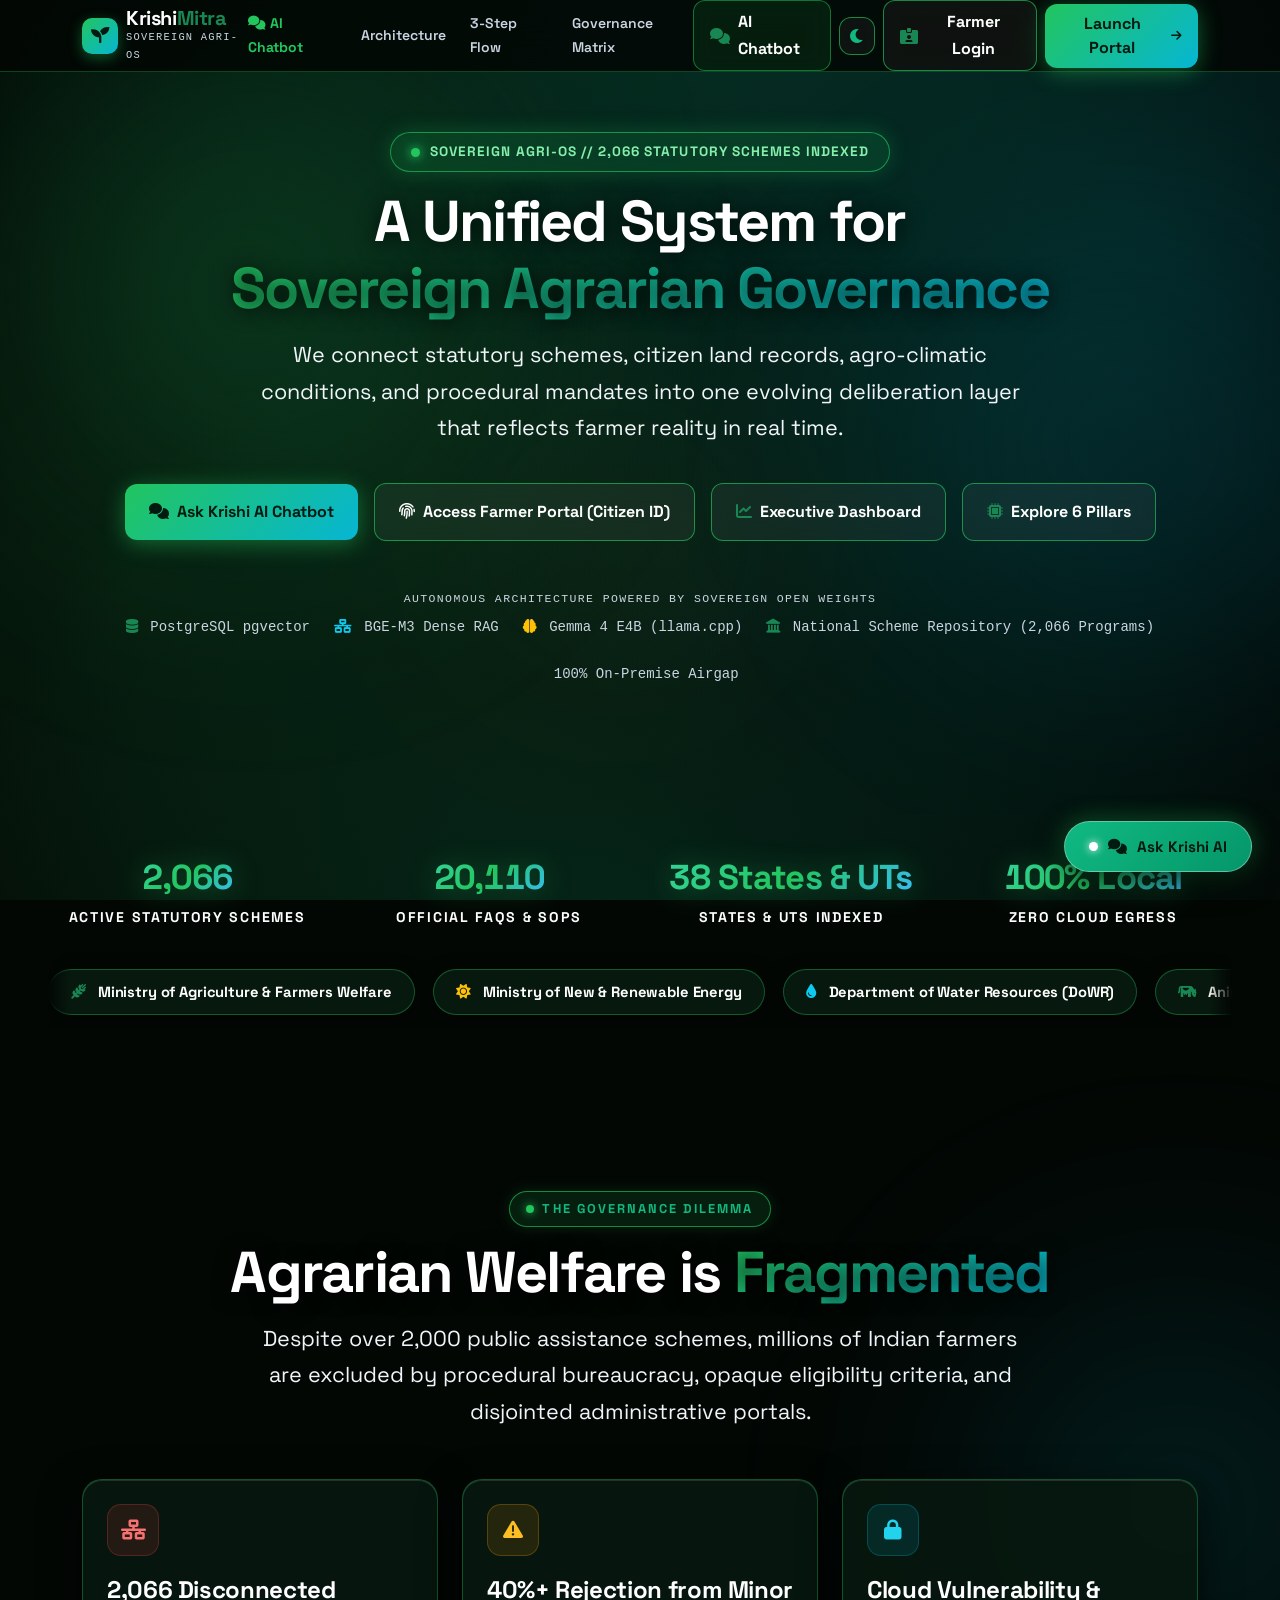
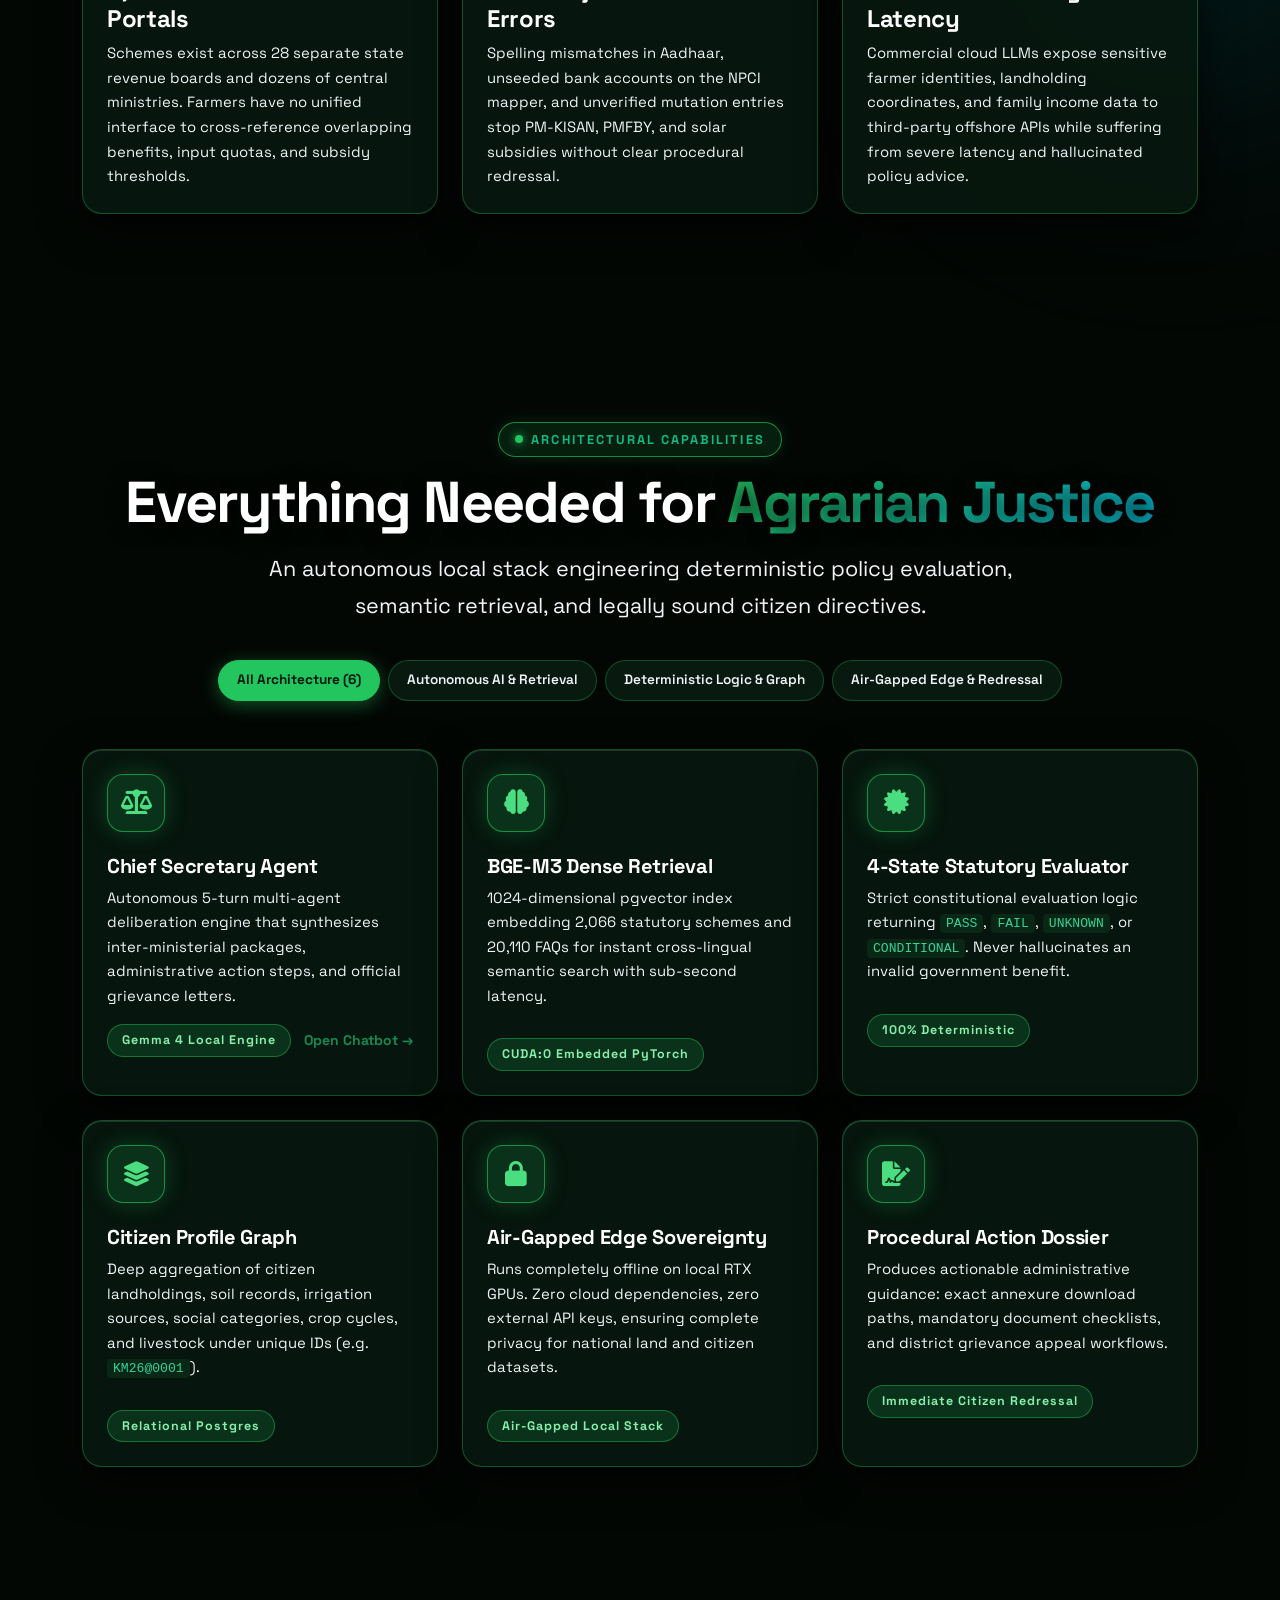
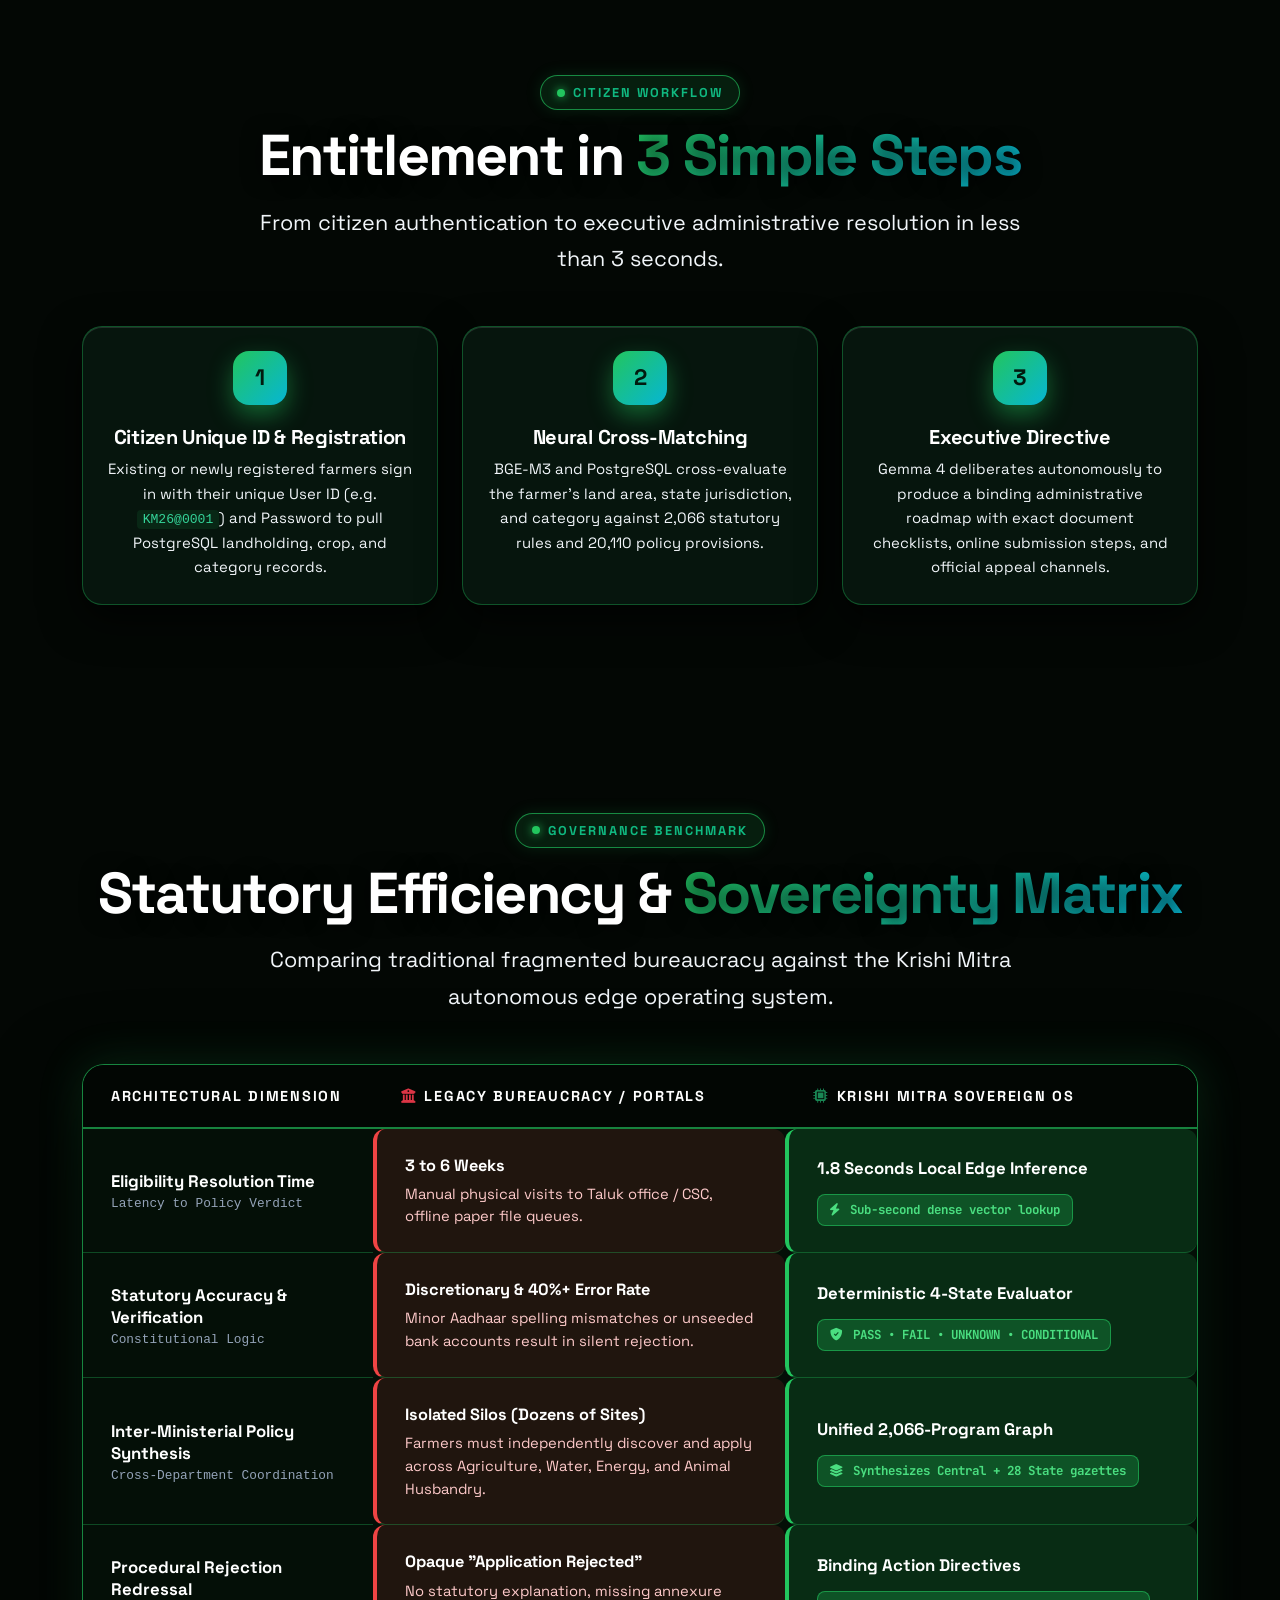
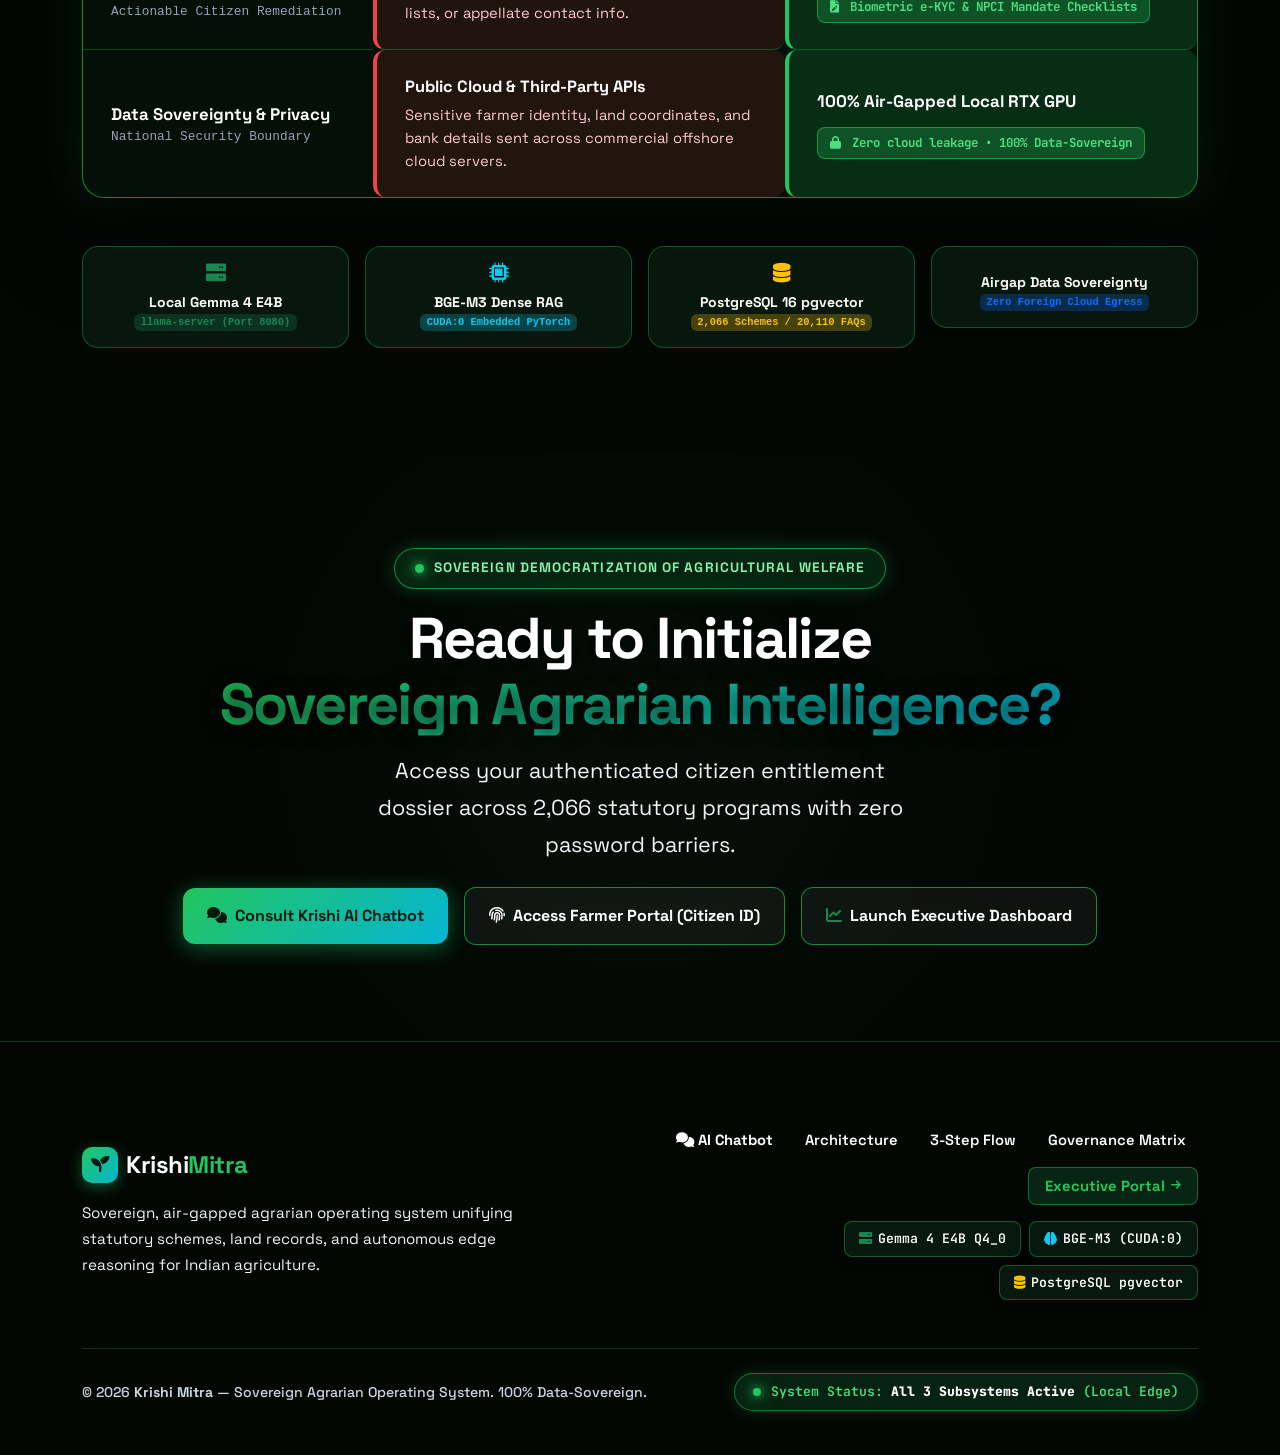
==== commit 25b8f210: "feat(auth,dashboard): add PostgreSQL User ID/password login, 6-table profile editing, and Obsidian l" ====
--- a/frontend/index.html
+++ b/frontend/index.html
@@ -1,5 +1,5 @@
-<!DOCTYPE html>
 <html lang="en" id="htmlRoot">
+  <!DOCTYPE html>
 <head>
   <meta charset="UTF-8">
   <meta name="viewport" content="width=device-width, initial-scale=1.0">
@@ -61,7 +61,7 @@
             <i class="fa-solid fa-moon" id="mooni" style="color:var(--pur);"></i>
           </button>
 
-          <!-- Direct Login Button (No Password) -->
+          <!-- Direct Login Button -->
           <button class="boc px-3 py-2 d-none d-sm-flex align-items-center gap-2" data-bs-toggle="offcanvas" data-bs-target="#farmerLoginOffcanvas">
             <i class="fa-solid fa-id-card-clip text-success"></i>
             <span>Farmer Login</span>
@@ -397,9 +397,9 @@
         <div class="col-md-4">
           <div class="gc p-4 h-100 text-center">
             <div class="hnum">1</div>
-            <h4 class="fs-5 fw-bold mb-2">Citizen Unique ID</h4>
+            <h4 class="fs-5 fw-bold mb-2">Citizen Unique ID &amp; Registration</h4>
             <p class="text-white-50 small mb-0">
-              No password required. The farmer or VLE enters their Citizen ID (e.g. <code>KM26@0001</code>) to pull authenticated landholding, crop cycle, and category records.
+              Existing or newly registered farmers sign in with their unique User ID (e.g. <code>KM26@0001</code>) and Password to pull PostgreSQL landholding, crop, and category records.
             </p>
           </div>
         </div>
@@ -664,7 +664,7 @@
 
 
   <!-- ========================================================================= -->
-  <!-- 10. OFFCANVAS: FARMER QUICK LOGIN (USER ID ONLY - NO PASSWORD)             -->
+  <!-- 10. OFFCANVAS: FARMER PORTAL LOGIN (USER ID + PASSWORD)                    -->
   <!-- ========================================================================= -->
   <div class="offcanvas offcanvas-end" tabindex="-1" id="farmerLoginOffcanvas" aria-labelledby="farmerLoginOffcanvasLabel">
     <div class="offcanvas-header border-bottom border-secondary border-opacity-25 pb-3">
@@ -673,8 +673,8 @@
           <i class="fa-solid fa-seedling"></i>
         </div>
         <div>
-          <h5 class="offcanvas-title fw-bold text-white mb-0" id="farmerLoginOffcanvasLabel">Farmer Direct Login</h5>
-          <small class="text-success font-monospace" style="font-size:0.75rem;"><i class="fa-solid fa-shield-check me-1"></i> NO PASSWORD REQUIRED</small>
+          <h5 class="offcanvas-title fw-bold text-white mb-0" id="farmerLoginOffcanvasLabel">Farmer Portal Login</h5>
+          <small class="text-success font-monospace" style="font-size:0.75rem;"><i class="fa-solid fa-shield-halved me-1"></i> USER ID &amp; PASSWORD VERIFIED</small>
         </div>
       </div>
       <button type="button" class="btn-close" data-bs-dismiss="offcanvas" style="filter:invert(1);"></button>
@@ -682,19 +682,32 @@
 
     <div class="offcanvas-body p-4">
       <p class="text-white-50 small mb-3">
-        Enter your registered <strong>Farmer Unique ID</strong> (e.g. <code>KM26@0001</code> to <code>KM26@0100</code>) to access personalized statutory schemes, quota entitlements, and the Chief Secretary deliberation chamber.
+        Enter your registered <strong>Farmer User ID</strong> (e.g. <code>KM26@0001</code> or your newly registered User ID) and <strong>Password</strong> to access personalized statutory schemes and the Farmer Dashboard.
       </p>
+
+      <div id="offcanvasLoginError" class="alert alert-danger py-2 px-3 small d-none mb-3" role="alert"></div>
 
       <form id="offcanvasLoginForm">
         <div class="mb-3">
-          <label class="olbl" for="offcanvasFarmerId"><i class="fa-solid fa-id-card-clip me-1 text-success"></i> Registered Farmer ID</label>
-          <input type="text" class="oinp text-uppercase font-monospace" id="offcanvasFarmerId" placeholder="e.g. KM26@0001, KM26@0002" required autofocus>
-        </div>
-
-        <button type="submit" class="bgrd btn w-100 py-3 fw-bold fs-6 mb-3">
-          🌾 Sign In to Farmer Portal
+          <label class="olbl" for="offcanvasFarmerId"><i class="fa-solid fa-id-card-clip me-1 text-success"></i> Farmer User ID</label>
+          <input type="text" class="oinp font-monospace" id="offcanvasFarmerId" placeholder="e.g. KM26@0001 or RAVI@2026" required autofocus>
+        </div>
+
+        <div class="mb-3">
+          <label class="olbl" for="offcanvasFarmerPassword"><i class="fa-solid fa-key me-1 text-success"></i> Password</label>
+          <input type="password" class="oinp" id="offcanvasFarmerPassword" placeholder="Enter your password" required>
+        </div>
+
+        <button type="submit" id="offcanvasLoginBtn" class="bgrd btn w-100 py-3 fw-bold fs-6 mb-2">
+          🌾 Verify &amp; Sign In to Farmer Portal
         </button>
       </form>
+
+      <div class="d-grid mb-3">
+        <a href="page-login.html?tab=register" class="btn btn-outline-light btn-sm fw-semibold py-2">
+          <i class="fa-solid fa-user-plus me-1"></i> New Farmer? Register New Account
+        </a>
+      </div>
 
       <div class="text-center my-3 text-white-50 small">— Or quick fill a sample profile —</div>
 
--- a/frontend/css/krishi-nexus.css
+++ b/frontend/css/krishi-nexus.css
@@ -121,7 +121,6 @@
   font-weight: 400;
   line-height: 1.7;
 }
-}
 
 /* Gradient Text */
 .gt {
@@ -249,8 +248,6 @@
   line-height: 1.65;
   font-size: 0.93rem;
 }
-  font-size: 0.92rem;
-}
 
 .lm .gc h4 {
   color: #022013 !important;
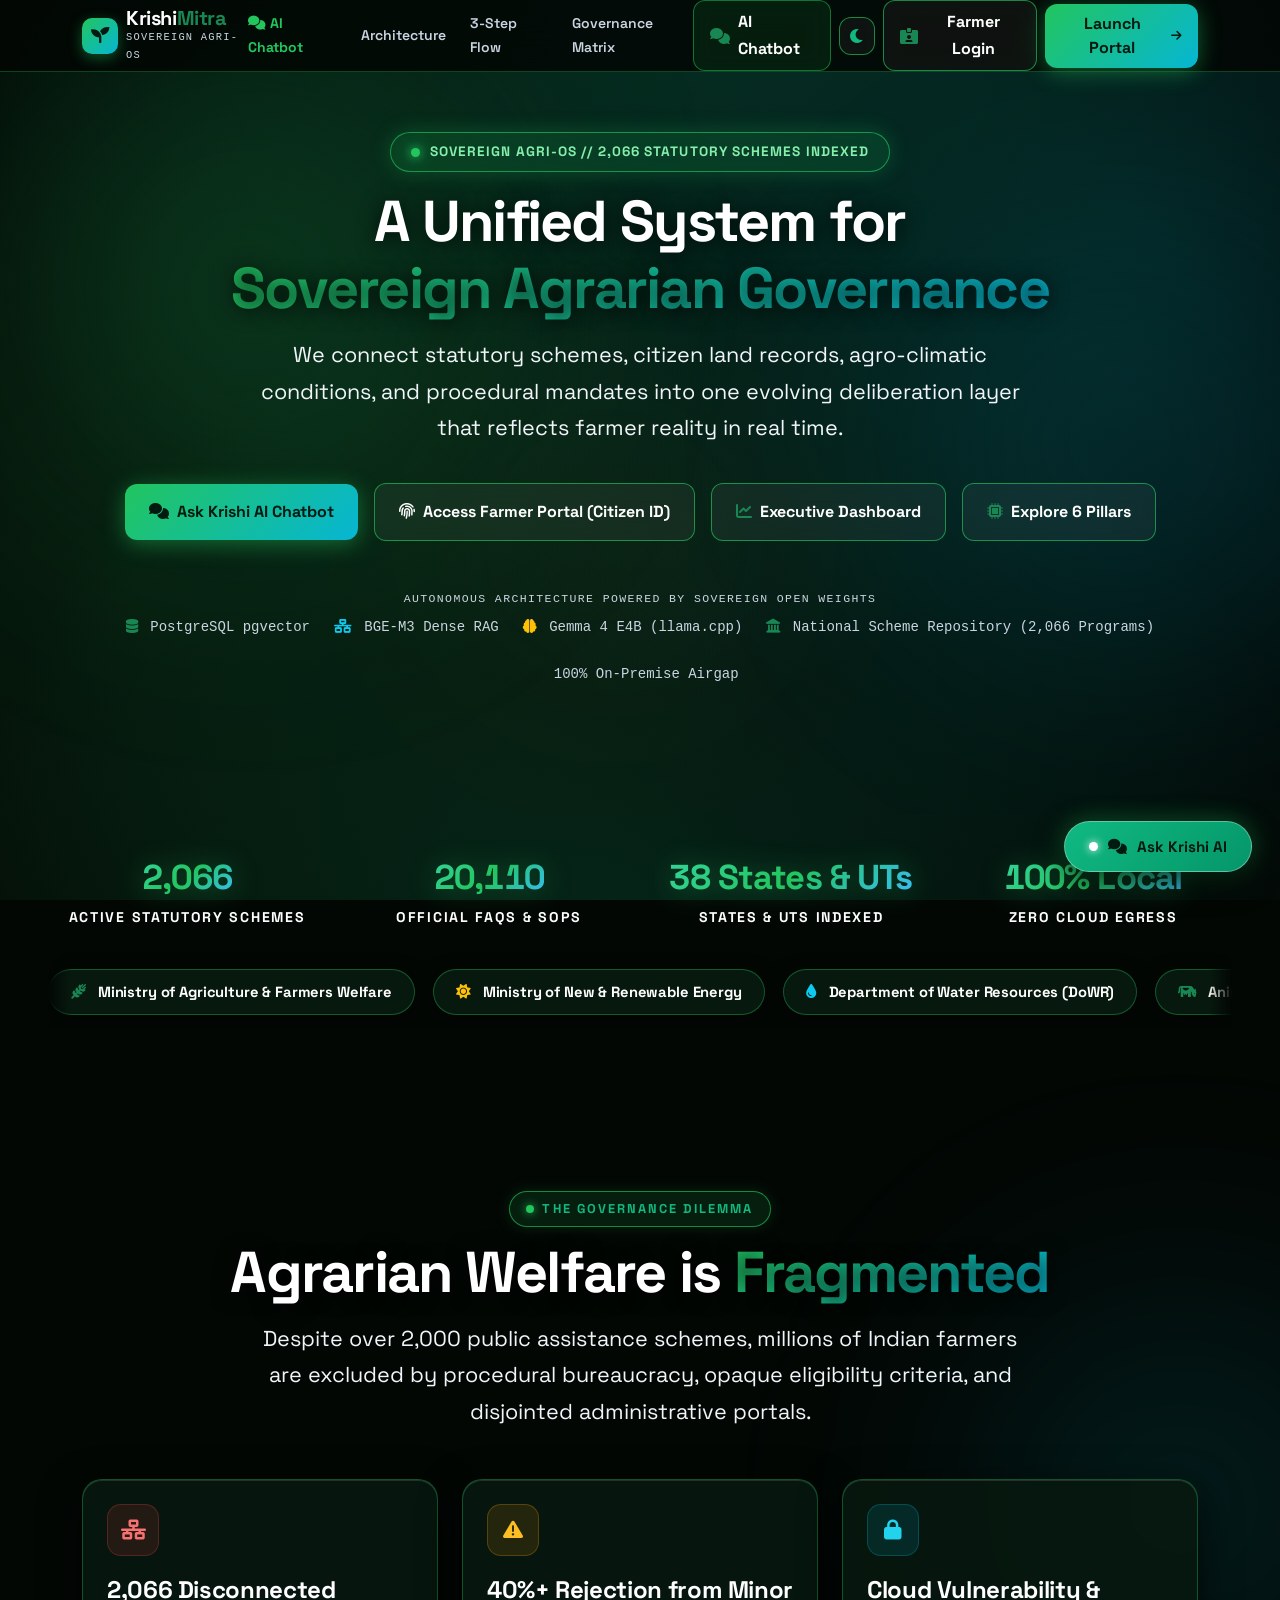
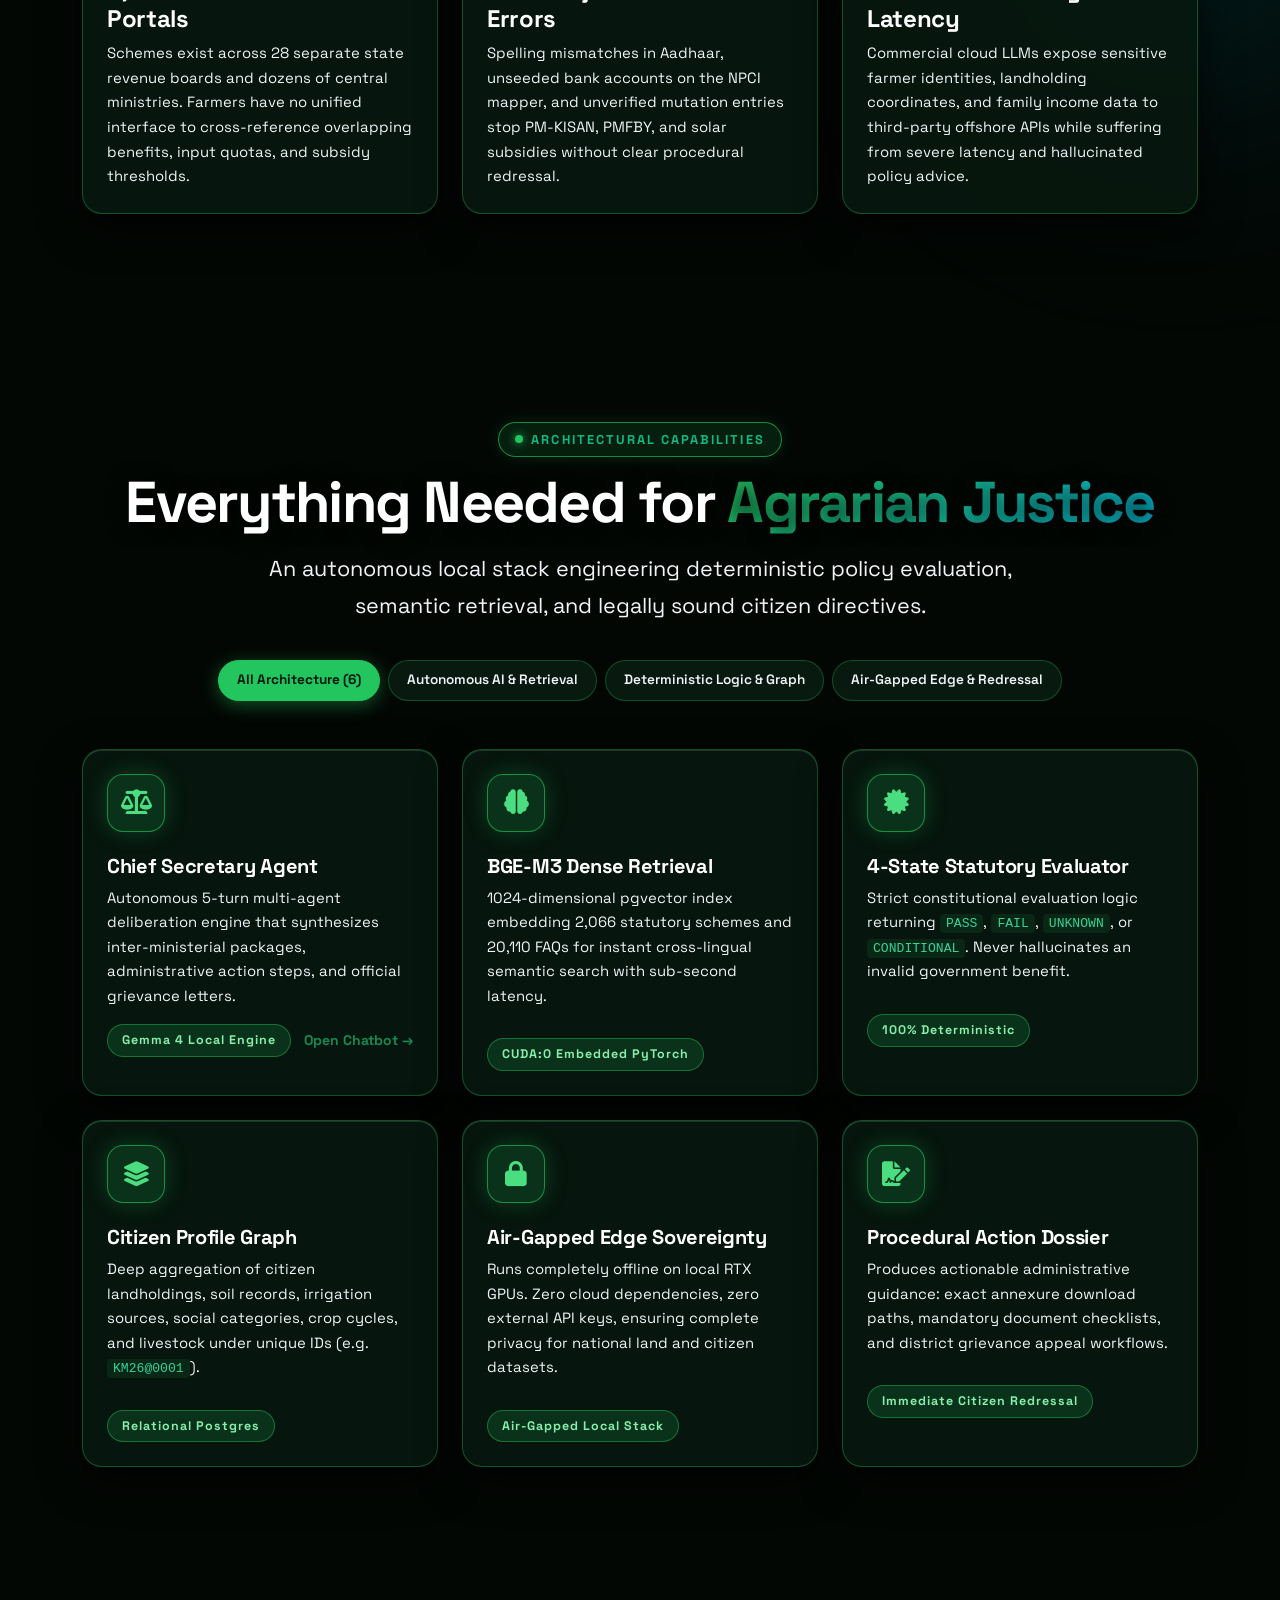
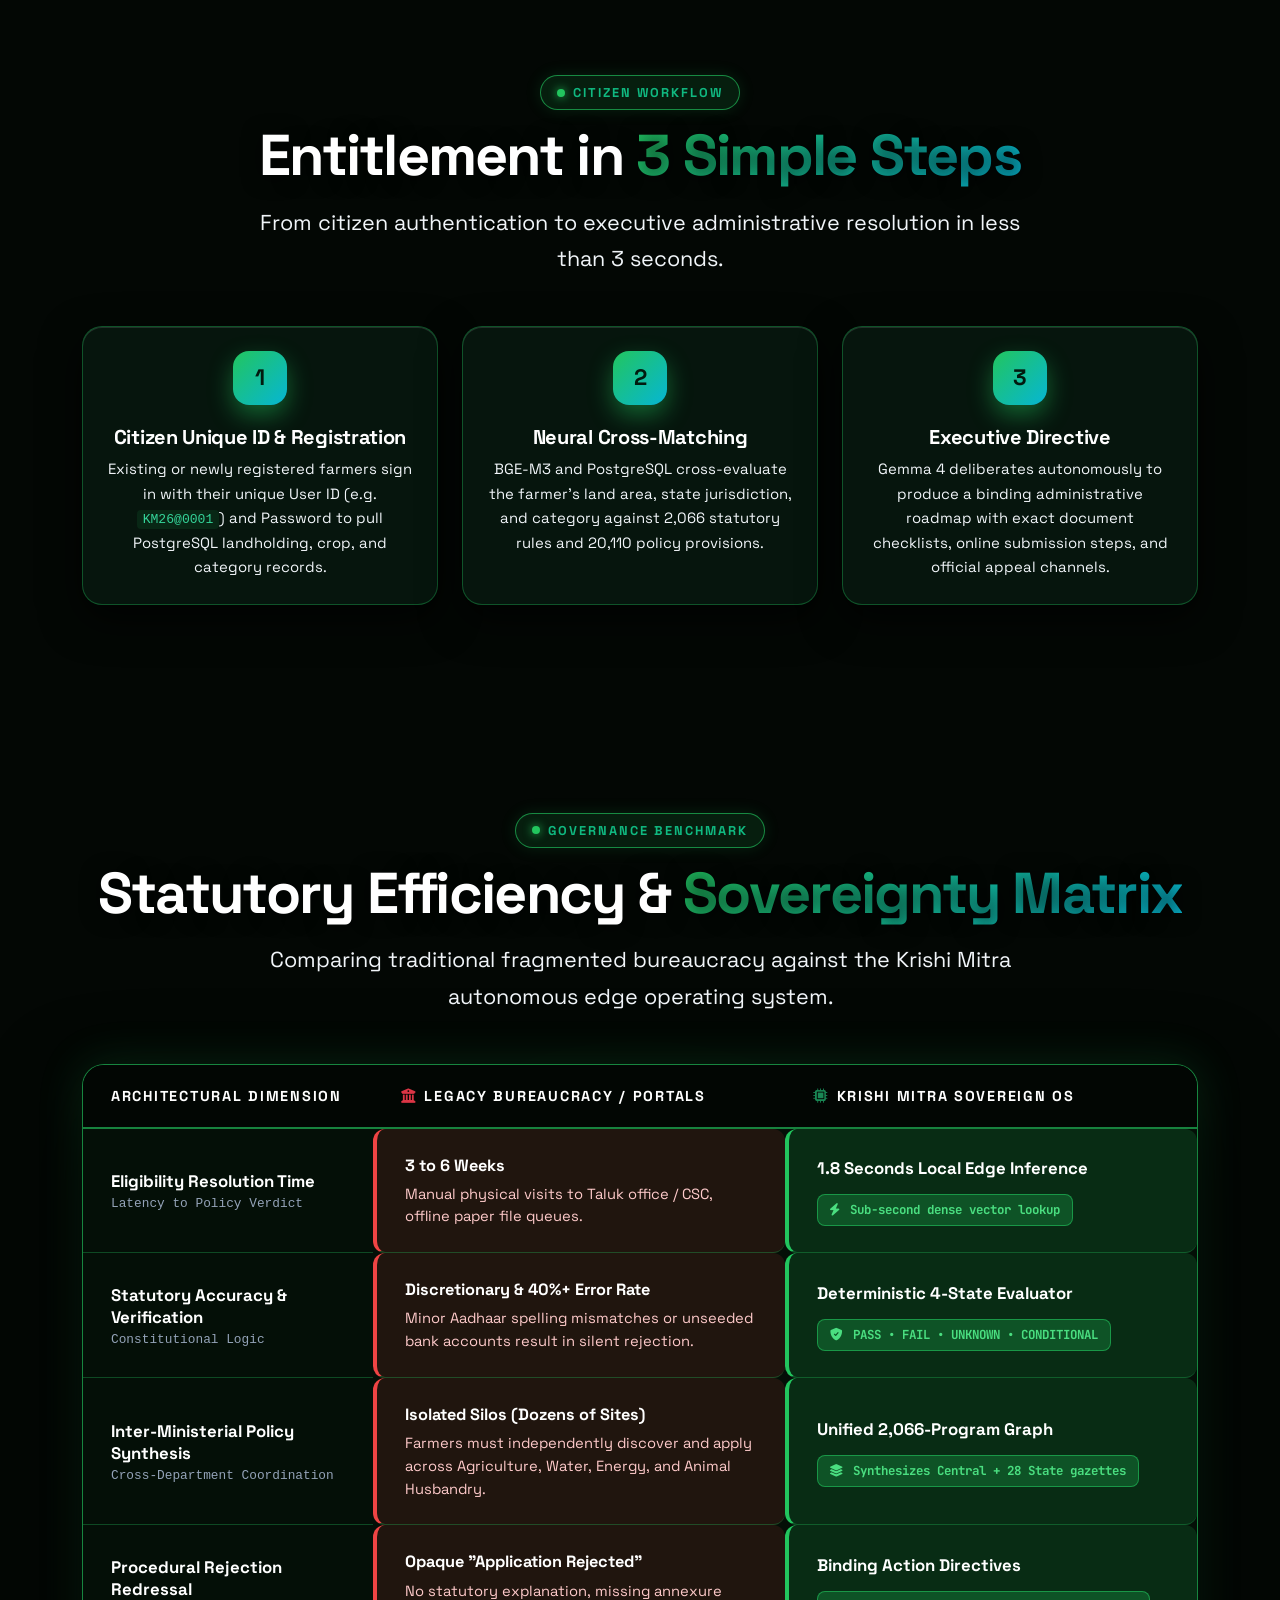
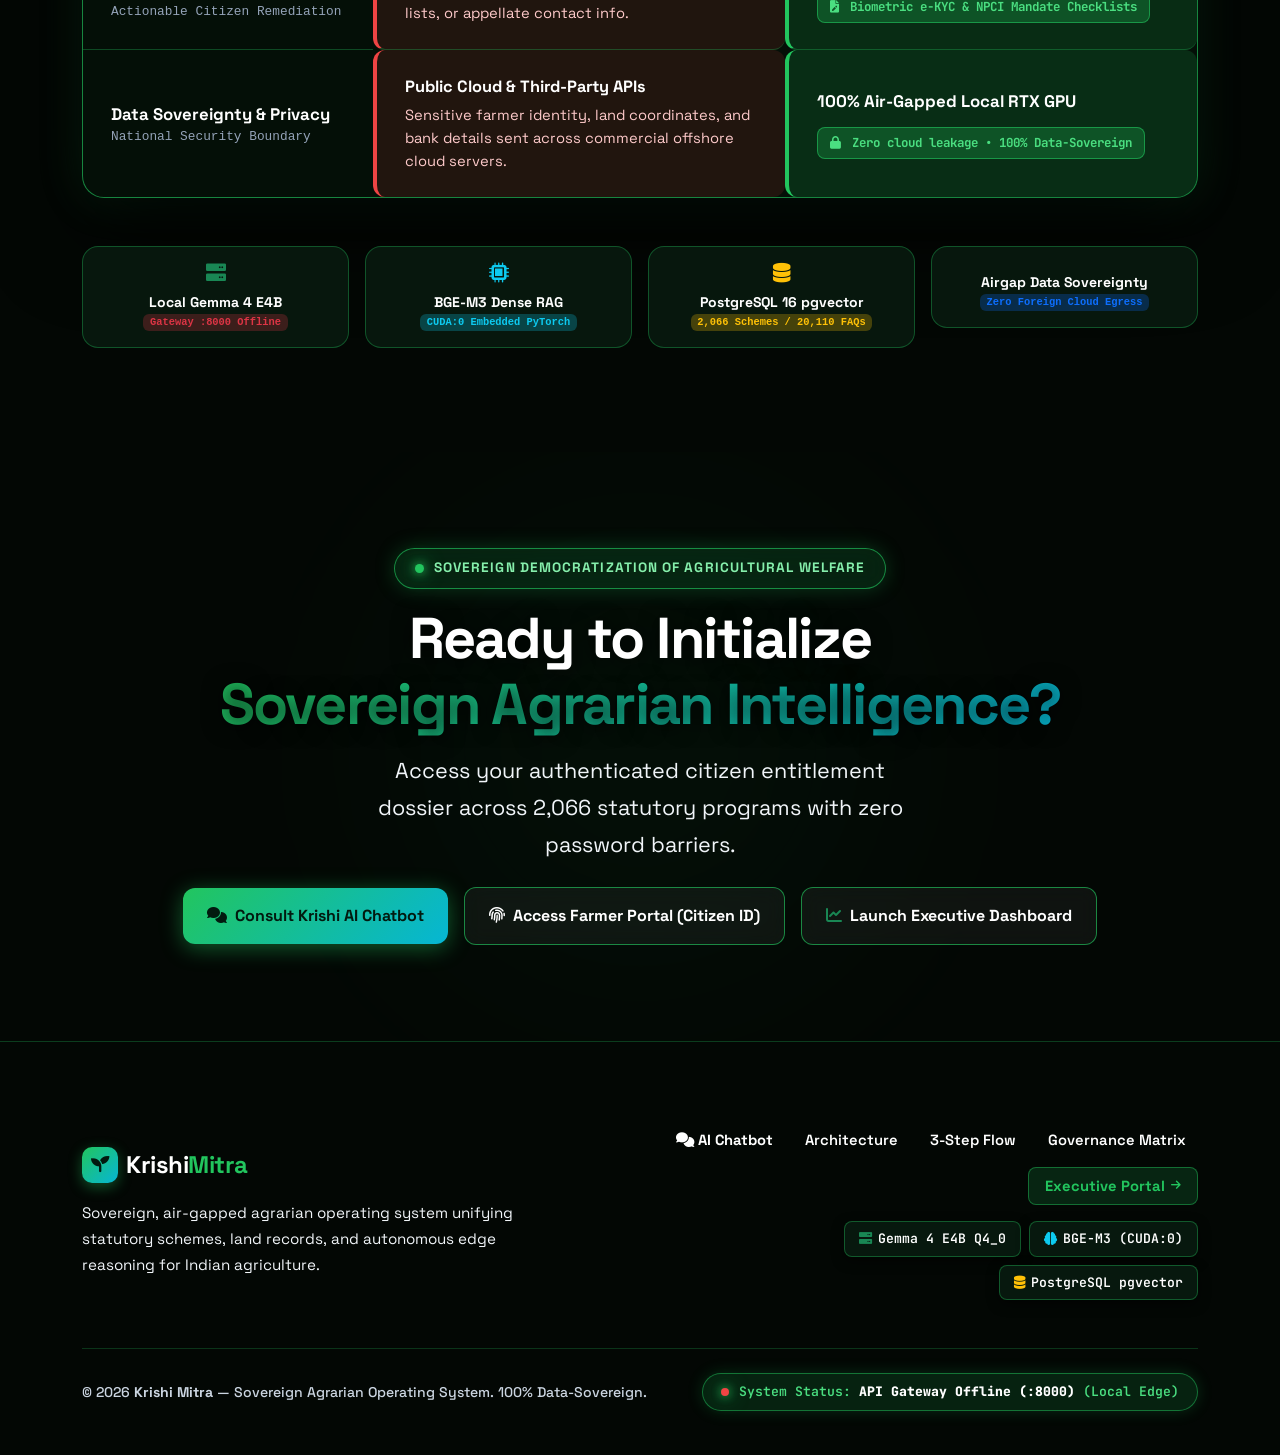
==== commit d8bd8611: "feat(fullstack): integrate live FastAPI/Gemma APIs, fix Wing 1 & Wing 2 reasoning, and polish 3-colu" ====
--- a/frontend/index.html
+++ b/frontend/index.html
@@ -116,7 +116,7 @@
         <div class="mb-3">
           <span class="hbadge">
             <span class="bdot"></span>
-            SOVEREIGN AGRI-OS // 2,066 STATUTORY SCHEMES INDEXED
+            <span id="heroSchemeCountBadge">SOVEREIGN AGRI-OS // 2,066 STATUTORY SCHEMES INDEXED</span>
           </span>
         </div>
 
@@ -156,7 +156,7 @@
             <span><i class="fa-solid fa-database text-success me-1"></i> PostgreSQL pgvector</span>
             <span><i class="fa-solid fa-network-wired text-info me-1"></i> BGE-M3 Dense RAG</span>
             <span><i class="fa-solid fa-brain text-warning me-1"></i> Gemma 4 E4B (llama.cpp)</span>
-            <span><i class="fa-solid fa-landmark text-success me-1"></i> National Scheme Repository (2,066 Programs)</span>
+            <span id="heroRepoCountSpan"><i class="fa-solid fa-landmark text-success me-1"></i> National Scheme Repository (2,066 Programs)</span>
             <span><i class="fa-solid fa-shield-halved text-info me-1"></i> 100% On-Premise Airgap</span>
           </div>
         </div>
@@ -174,11 +174,11 @@
     <div class="container-fluid px-3 px-xl-5" style="max-width: 1540px;">
       <div class="row g-4 align-items-center text-center">
         <div class="col-6 col-md-3">
-          <div class="pnum" data-target="2066">2,066</div>
+          <div class="pnum" id="statSchemesCount" data-target="2066">2,066</div>
           <div class="plbl">Active Statutory Schemes</div>
         </div>
         <div class="col-6 col-md-3">
-          <div class="pnum" data-target="20110">20,110</div>
+          <div class="pnum" id="statFaqsCount" data-target="20110">20,110</div>
           <div class="plbl">Official FAQs &amp; SOPs</div>
         </div>
         <div class="col-6 col-md-3">
@@ -544,21 +544,21 @@
           <div class="stpill py-3">
             <i class="fa-solid fa-server text-success mb-2 fs-5"></i>
             <div class="fw-bold text-white small">Local Gemma 4 E4B</div>
-            <span class="badge bg-success bg-opacity-25 text-success font-monospace" style="font-size:0.65rem;">llama-server (Port 8080)</span>
+            <span id="telemetryGemmaBadge" class="badge bg-success bg-opacity-25 text-success font-monospace" style="font-size:0.65rem;">llama-server (Port 8080)</span>
           </div>
         </div>
         <div class="col-6 col-md-3">
           <div class="stpill py-3">
             <i class="fa-solid fa-microchip text-info mb-2 fs-5"></i>
             <div class="fw-bold text-white small">BGE-M3 Dense RAG</div>
-            <span class="badge bg-info bg-opacity-25 text-info font-monospace" style="font-size:0.65rem;">CUDA:0 Embedded PyTorch</span>
+            <span id="telemetryBgeBadge" class="badge bg-info bg-opacity-25 text-info font-monospace" style="font-size:0.65rem;">CUDA:0 Embedded PyTorch</span>
           </div>
         </div>
         <div class="col-6 col-md-3">
           <div class="stpill py-3">
             <i class="fa-solid fa-database text-warning mb-2 fs-5"></i>
             <div class="fw-bold text-white small">PostgreSQL 16 pgvector</div>
-            <span class="badge bg-warning bg-opacity-25 text-warning font-monospace" style="font-size:0.65rem;">2,066 Schemes / 20,110 FAQs</span>
+            <span id="telemetryDbBadge" class="badge bg-warning bg-opacity-25 text-warning font-monospace" style="font-size:0.65rem;">2,066 Schemes / 20,110 FAQs</span>
           </div>
         </div>
         <div class="col-6 col-md-3">
@@ -655,8 +655,8 @@
           © 2026 <strong>Krishi Mitra</strong> — Sovereign Agrarian Operating System. 100% Data-Sovereign.
         </div>
         <div class="footer-status-pill">
-          <span class="bdot" style="width:8px; height:8px;"></span>
-          <span>System Status: <strong class="text-white">All 3 Subsystems Active</strong> (Local Edge)</span>
+          <span id="footerSystemDot" class="bdot" style="width:8px; height:8px;"></span>
+          <span>System Status: <strong id="footerSystemStatus" class="text-white">Checking Subsystems...</strong> (Local Edge)</span>
         </div>
       </div>
     </div>
@@ -713,7 +713,7 @@
 
       <!-- Quick Fill Sample Chips -->
       <div class="d-flex flex-column gap-2">
-        <div class="gc p-3" style="cursor:pointer;" onclick="document.getElementById('offcanvasFarmerId').value='KM26@0001'">
+        <div class="gc p-3" style="cursor:pointer;" onclick="quickLoginFarmer('KM26@0001')">
           <div class="d-flex justify-content-between align-items-center">
             <strong class="text-white">KM26@0001: Suresh Hegde</strong>
             <span class="badge bg-secondary">Assam</span>
@@ -721,7 +721,7 @@
           <small class="text-white-50 d-block mt-1">SC • 6.37 ha • Rice/Mustard</small>
         </div>
 
-        <div class="gc p-3" style="cursor:pointer;" onclick="document.getElementById('offcanvasFarmerId').value='KM26@0002'">
+        <div class="gc p-3" style="cursor:pointer;" onclick="quickLoginFarmer('KM26@0002')">
           <div class="d-flex justify-content-between align-items-center">
             <strong class="text-white">KM26@0002: Vijay Gowda</strong>
             <span class="badge bg-success">Karnataka</span>
@@ -729,7 +729,7 @@
           <small class="text-white-50 d-block mt-1">OBC • 1.80 ha • Maize/Cotton</small>
         </div>
 
-        <div class="gc p-3" style="cursor:pointer;" onclick="document.getElementById('offcanvasFarmerId').value='KM26@0003'">
+        <div class="gc p-3" style="cursor:pointer;" onclick="quickLoginFarmer('KM26@0003')">
           <div class="d-flex justify-content-between align-items-center">
             <strong class="text-white">KM26@0003: Ravi Borah</strong>
             <span class="badge bg-success">Karnataka</span>
@@ -737,7 +737,7 @@
           <small class="text-white-50 d-block mt-1">SC • 0.90 ha • Marginal Farmer</small>
         </div>
 
-        <div class="gc p-3" style="cursor:pointer;" onclick="document.getElementById('offcanvasFarmerId').value='KM26@0007'">
+        <div class="gc p-3" style="cursor:pointer;" onclick="quickLoginFarmer('KM26@0007')">
           <div class="d-flex justify-content-between align-items-center">
             <strong class="text-white">KM26@0007: Manjunath Joshi</strong>
             <span class="badge bg-info text-dark">Meghalaya</span>
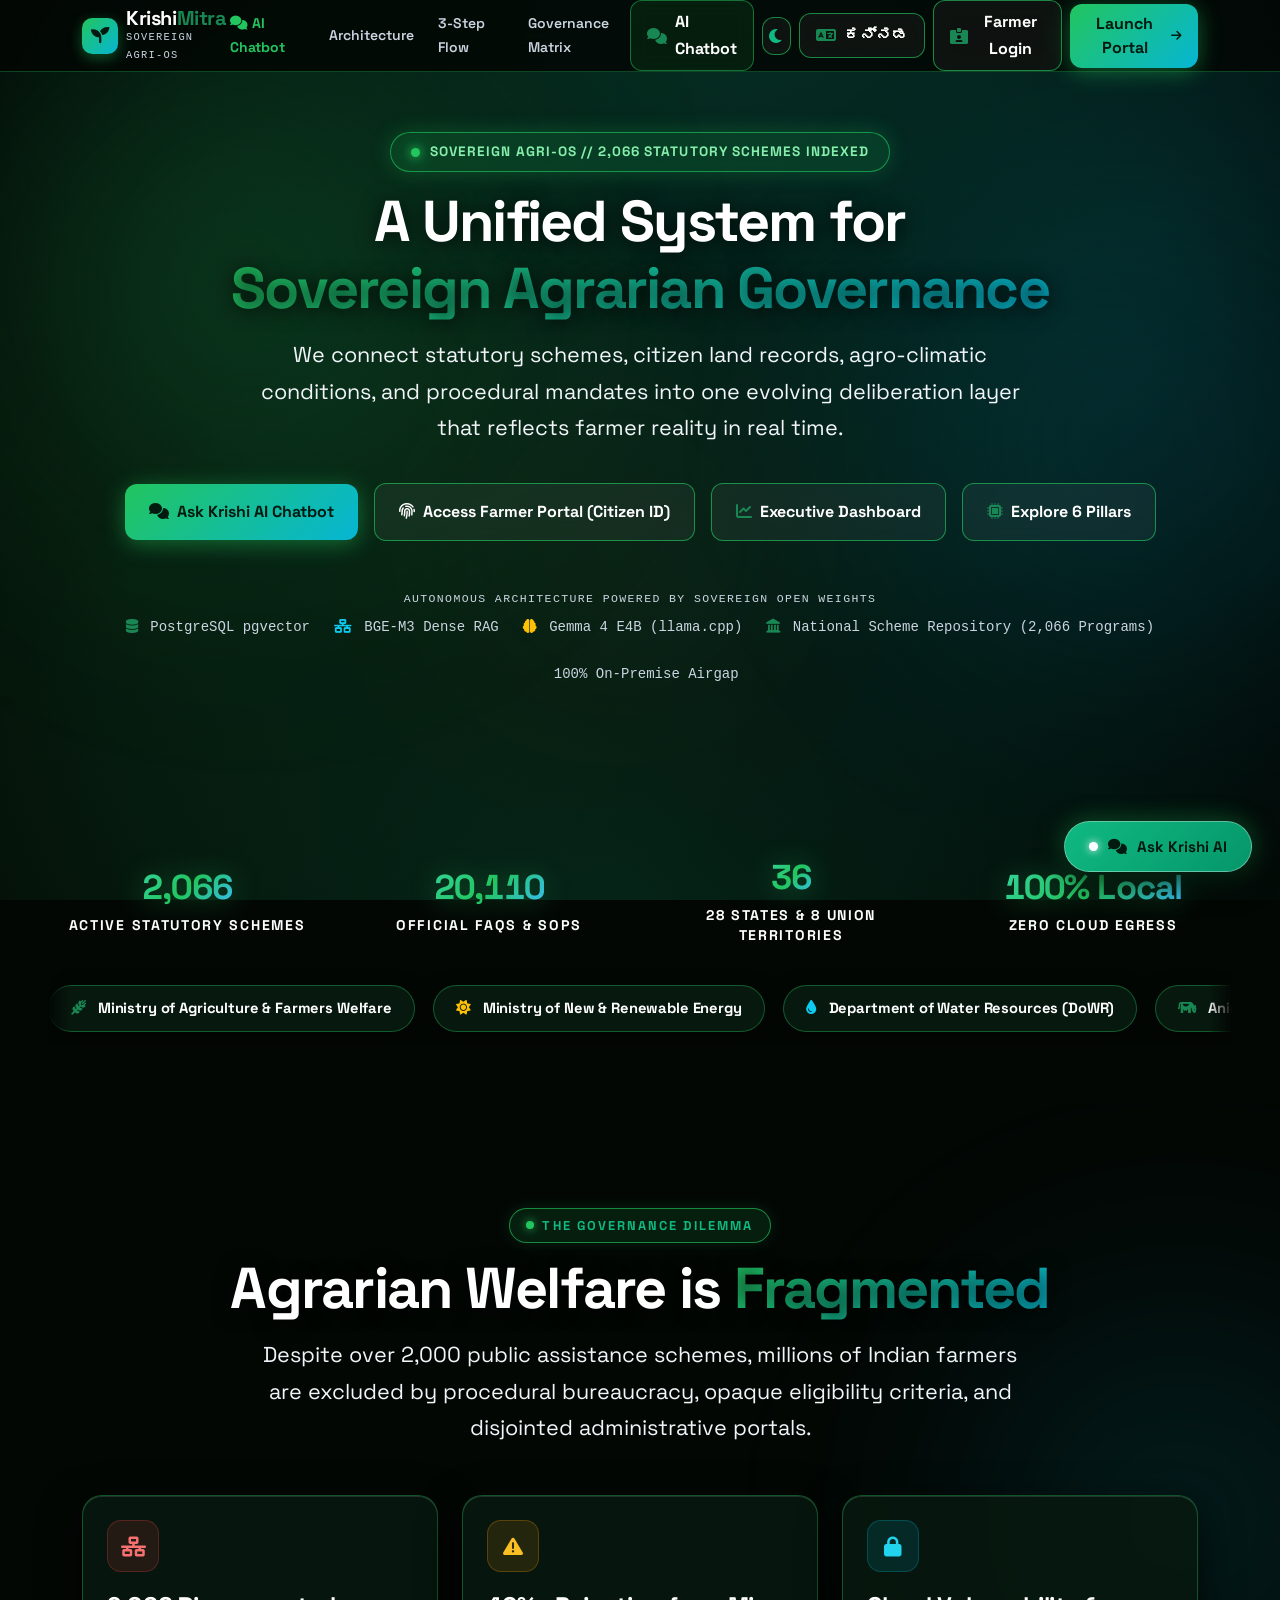
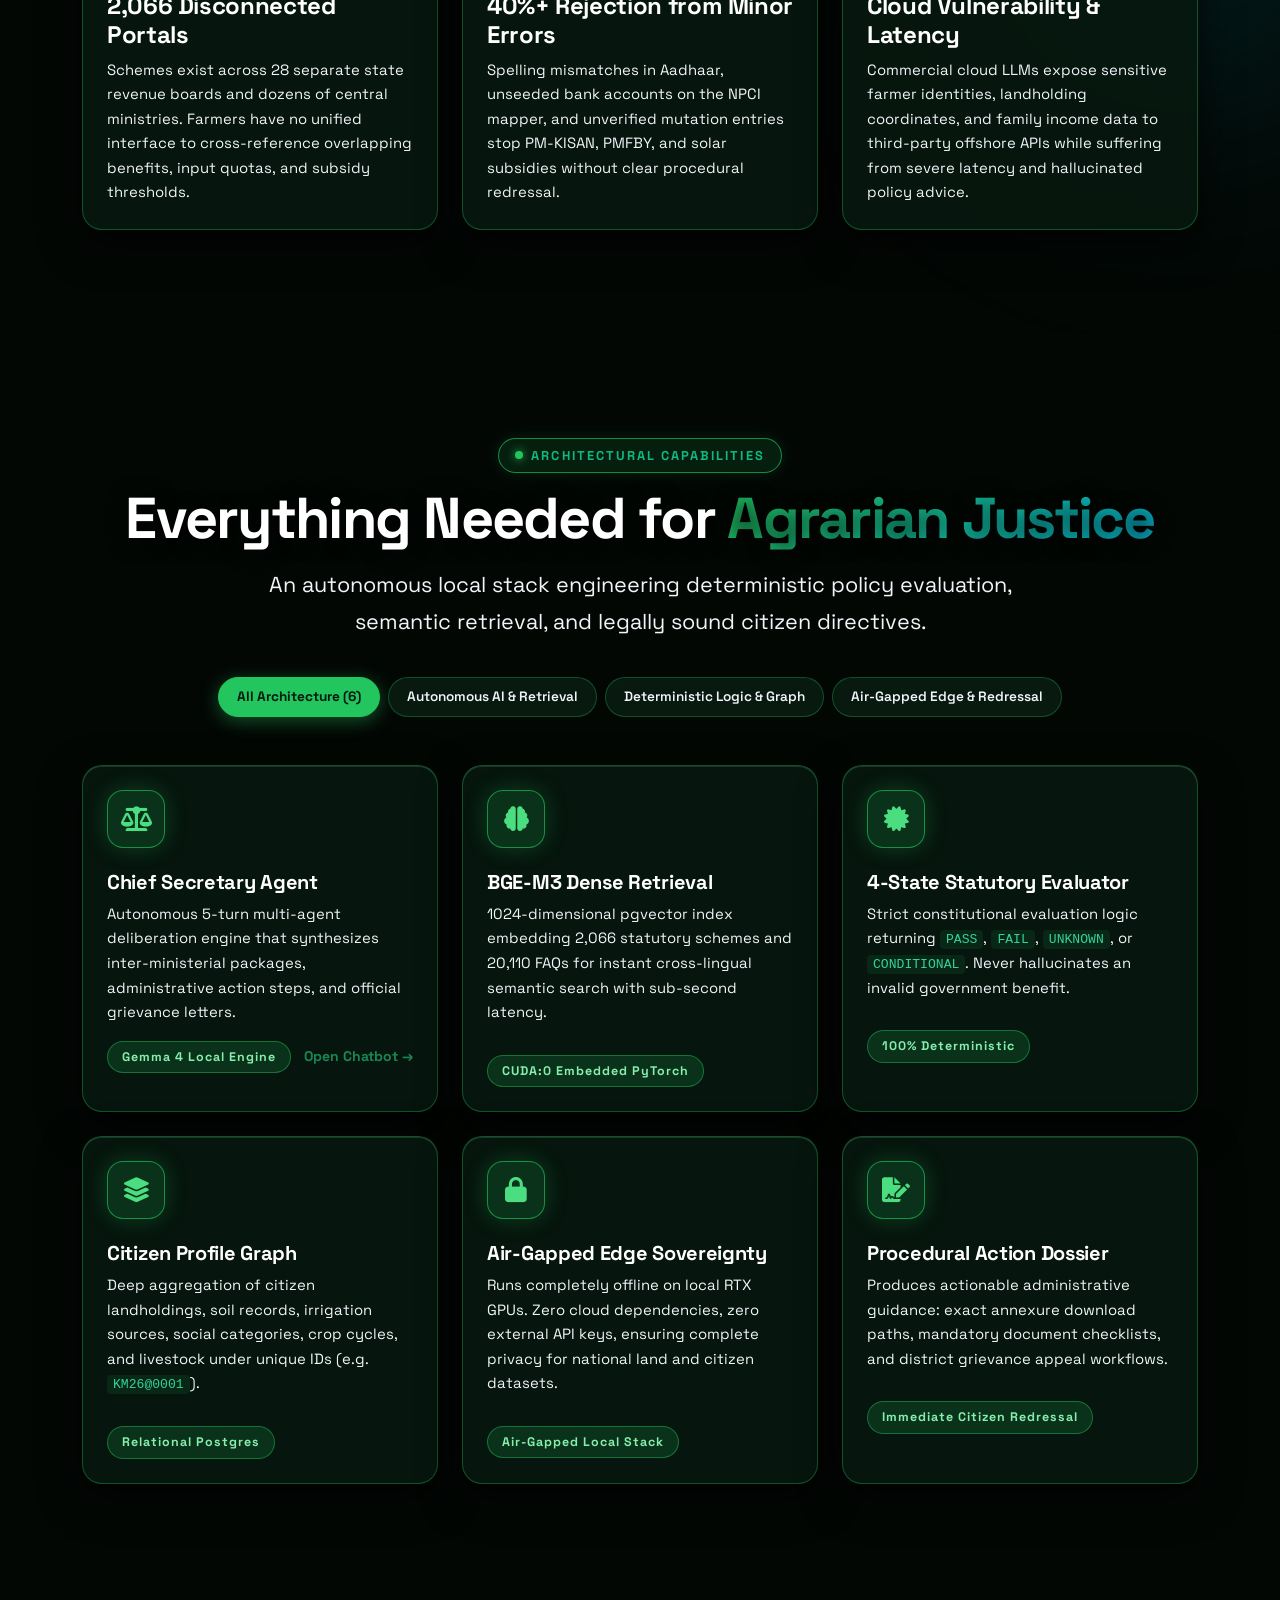
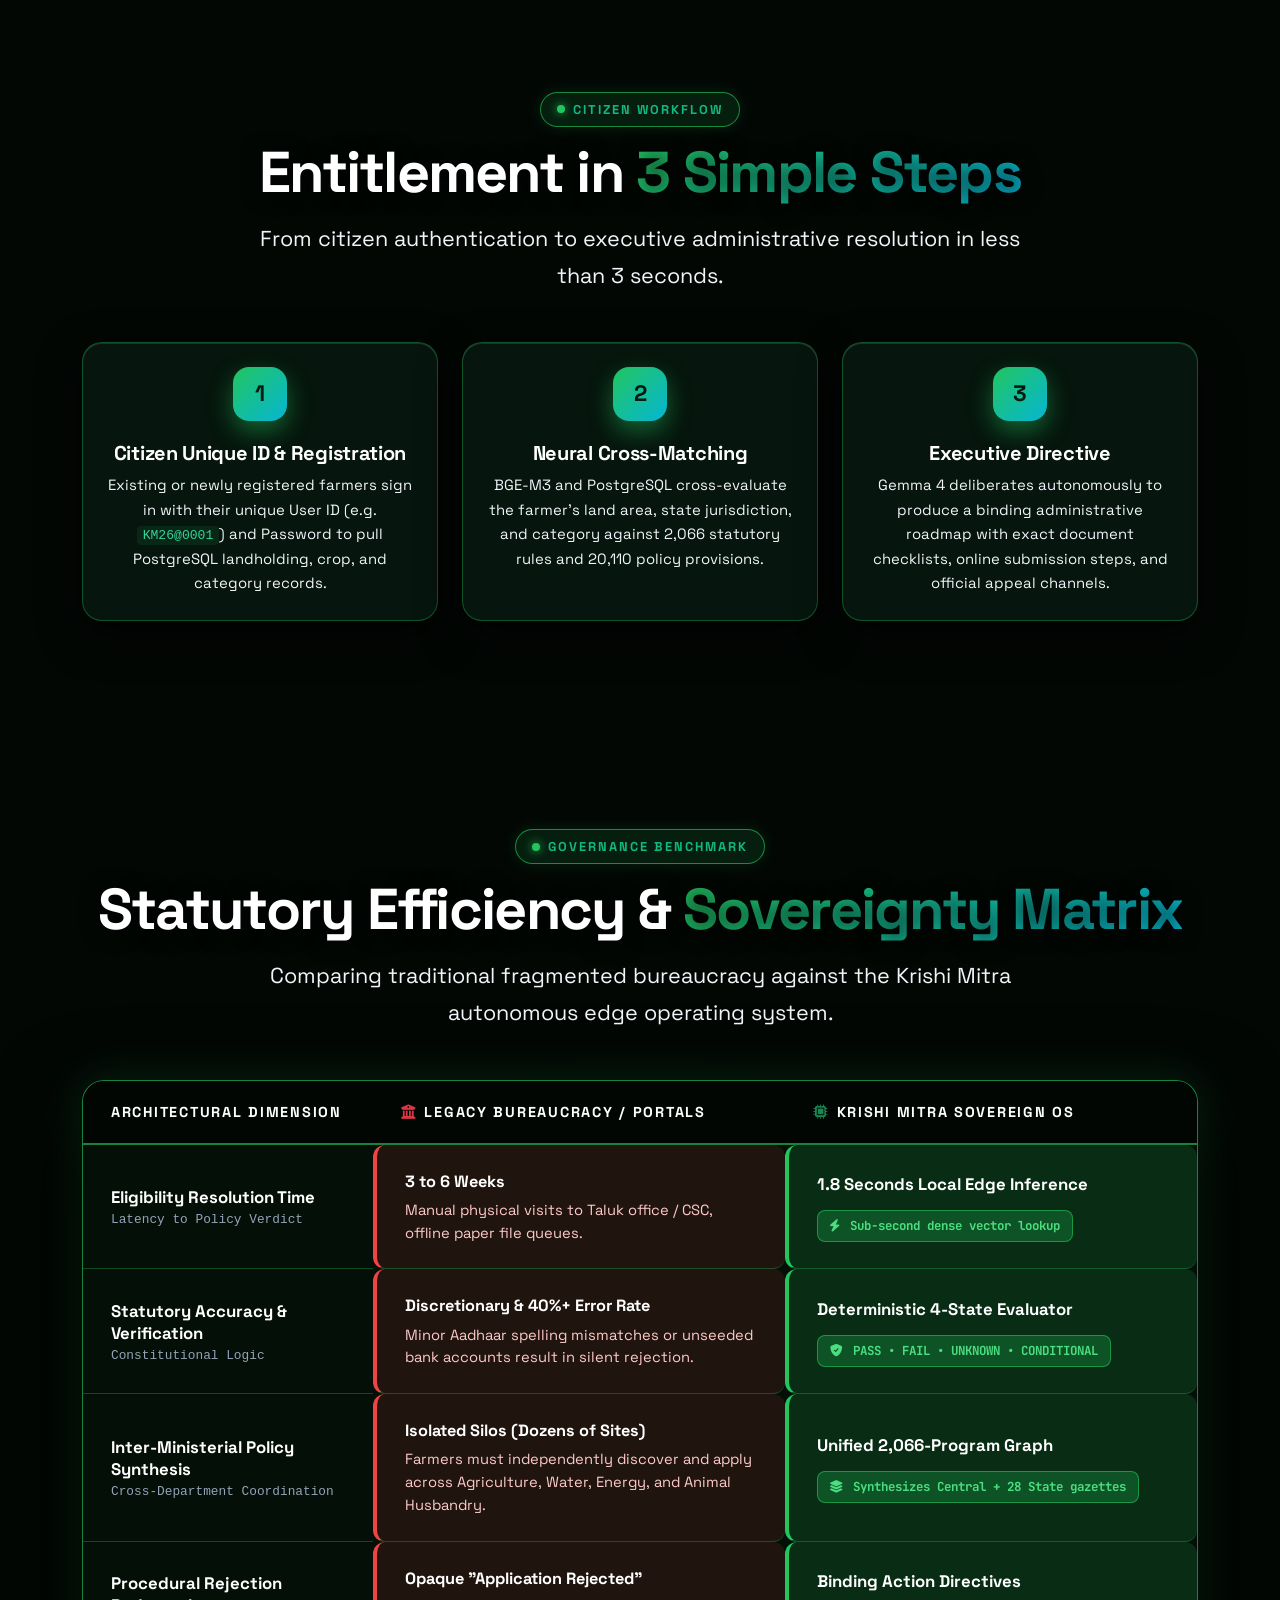
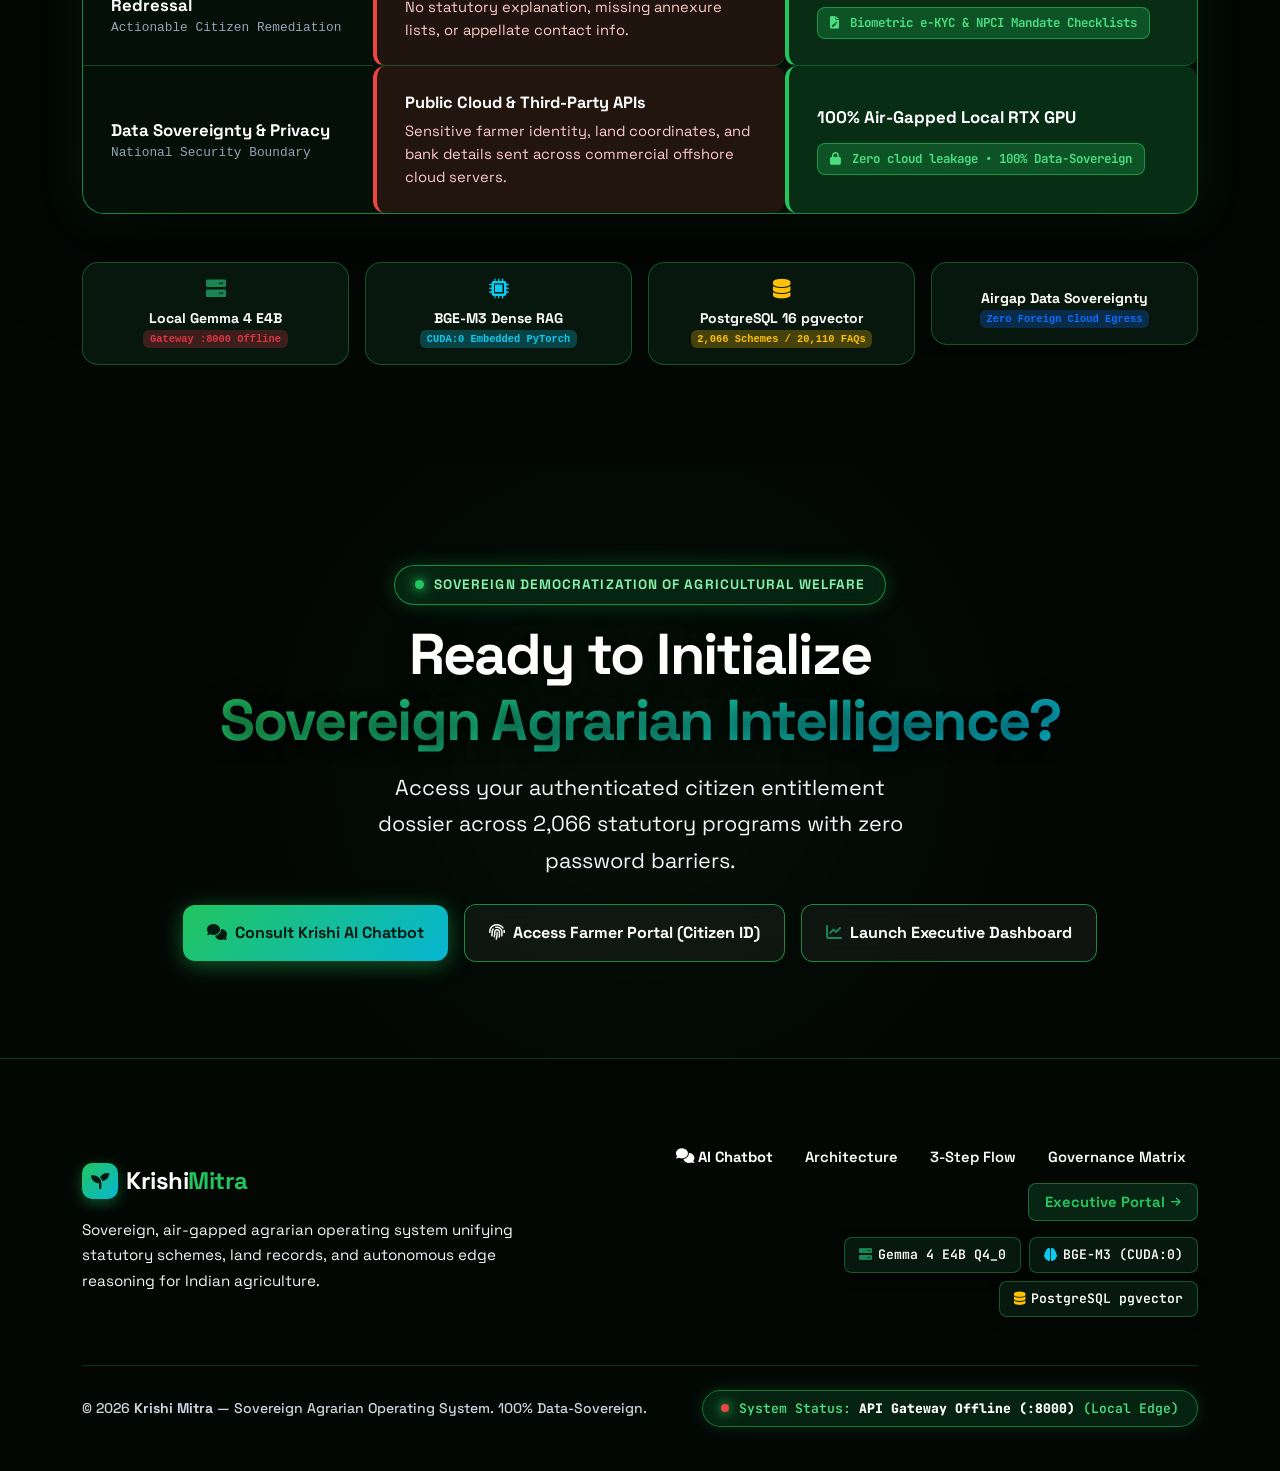
==== commit 2613e86e: "feat(frontend): add full-website Kannada translation layer and fix BGE-M3 FAQ relevance - Add standa" ====
--- a/frontend/index.html
+++ b/frontend/index.html
@@ -1,20 +1,24 @@
 <html lang="en" id="htmlRoot">
-  <!DOCTYPE html>
+<!DOCTYPE html>
+
 <head>
   <meta charset="UTF-8">
   <meta name="viewport" content="width=device-width, initial-scale=1.0">
   <title>Krishi Mitra — Sovereign Agrarian Intelligence & Governance OS</title>
-  
+
   <!-- Fonts -->
   <link rel="preconnect" href="https://fonts.googleapis.com">
   <link rel="preconnect" href="https://fonts.gstatic.com" crossorigin>
-  <link href="https://fonts.googleapis.com/css2?family=JetBrains+Mono:wght@400;500;600;700&family=Space+Grotesk:wght@300;400;500;600;700&display=swap" rel="stylesheet">
-  
+  <link
+    href="https://fonts.googleapis.com/css2?family=JetBrains+Mono:wght@400;500;600;700&family=Space+Grotesk:wght@300;400;500;600;700&display=swap"
+    rel="stylesheet">
+
   <!-- CSS Assets -->
   <link rel="stylesheet" href="css/bootstrap.min.css">
   <link rel="stylesheet" href="css/all.min.css">
   <link rel="stylesheet" href="css/krishi-nexus.css?v=4.5">
 </head>
+
 <body>
 
   <!-- ========================================================================= -->
@@ -23,7 +27,7 @@
   <nav id="nbar">
     <div class="container">
       <div class="d-flex align-items-center justify-content-between w-100">
-        
+
         <!-- Logo -->
         <a href="#" class="d-flex align-items-center gap-2 text-decoration-none">
           <div class="logo-leaf">
@@ -33,42 +37,58 @@
             <div class="fw-bold text-white" style="font-size:1.25rem; letter-spacing:-0.02em; line-height:1.1;">
               Krishi<span class="text-success">Mitra</span>
             </div>
-            <div class="text-white-50 font-monospace" style="font-size:0.65rem; letter-spacing:0.12em;">SOVEREIGN AGRI-OS</div>
+            <div class="text-white-50 font-monospace" style="font-size:0.65rem; letter-spacing:0.12em;">SOVEREIGN
+              AGRI-OS</div>
           </div>
         </a>
 
         <!-- Desktop Navigation Links -->
         <div class="d-none d-lg-flex align-items-center gap-4 mx-auto">
-          <a href="ai_chat.html" class="text-white text-decoration-none small fw-bold" style="color:#22c55e !important;">
+          <a href="ai_chat.html" class="text-white text-decoration-none small fw-bold"
+            style="color:#22c55e !important;">
             <i class="fa-solid fa-comments me-1"></i>AI Chatbot
           </a>
           <a href="#pillars" class="text-white-50 text-decoration-none small fw-semibold hover-success">Architecture</a>
-          <a href="#how-it-works" class="text-white-50 text-decoration-none small fw-semibold hover-success">3-Step Flow</a>
-          <a href="#benchmark" class="text-white-50 text-decoration-none small fw-semibold hover-success">Governance Matrix</a>
+          <a href="#how-it-works" class="text-white-50 text-decoration-none small fw-semibold hover-success">3-Step
+            Flow</a>
+          <a href="#benchmark" class="text-white-50 text-decoration-none small fw-semibold hover-success">Governance
+            Matrix</a>
         </div>
 
         <!-- Action Buttons & Theme Toggle -->
         <div class="d-flex align-items-center gap-2">
           <!-- AI Chatbot Direct Button -->
-          <a href="ai_chat.html" class="boc px-3 py-2 d-none d-md-flex align-items-center gap-2 text-decoration-none" style="border-color:rgba(34,197,94,0.5); background:rgba(34,197,94,0.12);">
+          <a href="ai_chat.html" class="boc px-3 py-2 d-none d-md-flex align-items-center gap-2 text-decoration-none"
+            style="border-color:rgba(34,197,94,0.5); background:rgba(34,197,94,0.12);">
             <i class="fa-solid fa-comments text-success"></i>
             <span class="fw-bold">AI Chatbot</span>
           </a>
 
           <!-- Theme Toggle -->
-          <button class="boc d-flex align-items-center justify-content-center" id="thbtn" style="width:38px; height:38px; padding:0; border-radius:12px;" aria-label="Toggle Theme">
+          <button class="boc d-flex align-items-center justify-content-center" id="thbtn"
+            style="width:38px; height:38px; padding:0; border-radius:12px;" aria-label="Toggle Theme">
             <i class="fa-solid fa-sun" id="suni" style="display:none; color:var(--gold);"></i>
             <i class="fa-solid fa-moon" id="mooni" style="color:var(--pur);"></i>
           </button>
 
+          <!-- Language Toggle (English <-> Kannada) -->
+          <button type="button" class="boc px-2 px-sm-3 py-2 d-flex align-items-center gap-2 lang-toggle-pill"
+            id="indexLangToggle" data-km-lang-toggle="1" data-km-no-translate="1" style="border-radius:12px;"
+            aria-label="Toggle Kannada and English">
+            <i class="fa-solid fa-language text-success"></i>
+            <span class="lang-text-display">ಕನ್ನಡ</span>
+          </button>
+
           <!-- Direct Login Button -->
-          <button class="boc px-3 py-2 d-none d-sm-flex align-items-center gap-2" data-bs-toggle="offcanvas" data-bs-target="#farmerLoginOffcanvas">
+          <button class="boc px-3 py-2 d-none d-sm-flex align-items-center gap-2" data-bs-toggle="offcanvas"
+            data-bs-target="#farmerLoginOffcanvas">
             <i class="fa-solid fa-id-card-clip text-success"></i>
             <span>Farmer Login</span>
           </button>
 
           <!-- Launch Full Portal Dashboard -->
-          <a href="dashboard_app.html" class="bgrd btn px-3 py-2 d-none d-sm-flex align-items-center gap-2 text-decoration-none">
+          <a href="dashboard_app.html"
+            class="bgrd btn px-3 py-2 d-none d-sm-flex align-items-center gap-2 text-decoration-none">
             <span>Launch Portal</span>
             <i class="fa-solid fa-arrow-right fa-xs"></i>
           </a>
@@ -85,16 +105,22 @@
   </nav>
 
   <!-- Mobile Menu Dropdown -->
-  <div id="mbmenu" class="d-lg-none p-3" style="display:none; background:var(--bg2); border-bottom:1px solid var(--bd2); position:fixed; top:var(--nav); left:0; right:0; z-index:999;">
-    <a href="ai_chat.html" class="nav-link py-2 border-bottom border-secondary border-opacity-25 fw-bold" style="color:#22c55e !important;">
+  <div id="mbmenu" class="d-lg-none p-3"
+    style="display:none; background:var(--bg2); border-bottom:1px solid var(--bd2); position:fixed; top:var(--nav); left:0; right:0; z-index:999;">
+    <a href="ai_chat.html" class="nav-link py-2 border-bottom border-secondary border-opacity-25 fw-bold"
+      style="color:#22c55e !important;">
       <i class="fa-solid fa-comments me-2"></i>Krishi AI Chatbot
     </a>
     <a href="#pillars" class="nav-link py-2 border-bottom border-secondary border-opacity-25">Architecture</a>
     <a href="#how-it-works" class="nav-link py-2 border-bottom border-secondary border-opacity-25">3-Step Flow</a>
     <a href="#benchmark" class="nav-link py-2 border-bottom border-secondary border-opacity-25">Governance Matrix</a>
-    <div class="d-flex gap-2 mt-3">
-      <a href="ai_chat.html" class="boc flex-fill py-2 btn text-center text-decoration-none" style="border-color:#22c55e; color:#22c55e;">AI Chat</a>
-      <button class="boc flex-fill py-2 btn" data-bs-toggle="offcanvas" data-bs-target="#farmerLoginOffcanvas">Farmer Login</button>
+    <div class="d-flex gap-2 mt-3 flex-wrap">
+      <button type="button" class="boc py-2 px-3 btn lang-toggle-pill" data-km-lang-toggle="1"
+        data-km-no-translate="1">ಕನ್ನಡ</button>
+      <a href="ai_chat.html" class="boc flex-fill py-2 btn text-center text-decoration-none"
+        style="border-color:#22c55e; color:#22c55e;">AI Chat</a>
+      <button class="boc flex-fill py-2 btn" data-bs-toggle="offcanvas" data-bs-target="#farmerLoginOffcanvas">Farmer
+        Login</button>
       <a href="dashboard_app.html" class="bgrd flex-fill py-2 btn text-center text-decoration-none">Launch Portal</a>
     </div>
   </div>
@@ -103,7 +129,7 @@
   <!-- ========================================================================= -->
   <!-- 2. HERO SECTION                                                           -->
   <!-- ========================================================================= -->
-  <section id="hero">
+  <section id="hero" class="overflow-hidden">
     <!-- Ambient Aurora Glows -->
     <div class="aur aur-a" style="top:-60px; left:-100px;"></div>
     <div class="aur aur-b" style="top:140px; right:-140px;"></div>
@@ -111,7 +137,7 @@
 
     <div class="container position-relative" style="z-index:2;">
       <div class="text-center mb-5">
-        
+
         <!-- Live System Badge -->
         <div class="mb-3">
           <span class="hbadge">
@@ -128,7 +154,8 @@
 
         <!-- The Atmos Mission Subtitle -->
         <p class="hero-sub">
-          We connect statutory schemes, citizen land records, agro-climatic conditions, and procedural mandates into one evolving deliberation layer that reflects farmer reality in real time.
+          We connect statutory schemes, citizen land records, agro-climatic conditions, and procedural mandates into one
+          evolving deliberation layer that reflects farmer reality in real time.
         </p>
 
         <!-- CTAs -->
@@ -152,11 +179,13 @@
           <p class="text-uppercase text-white-50 font-monospace mb-2" style="font-size:0.72rem; letter-spacing:0.12em;">
             Autonomous Architecture Powered By Sovereign Open Weights
           </p>
-          <div class="d-flex align-items-center justify-content-center gap-4 flex-wrap text-white-50 small font-monospace">
+          <div
+            class="d-flex align-items-center justify-content-center gap-4 flex-wrap text-white-50 small font-monospace">
             <span><i class="fa-solid fa-database text-success me-1"></i> PostgreSQL pgvector</span>
             <span><i class="fa-solid fa-network-wired text-info me-1"></i> BGE-M3 Dense RAG</span>
             <span><i class="fa-solid fa-brain text-warning me-1"></i> Gemma 4 E4B (llama.cpp)</span>
-            <span id="heroRepoCountSpan"><i class="fa-solid fa-landmark text-success me-1"></i> National Scheme Repository (2,066 Programs)</span>
+            <span id="heroRepoCountSpan"><i class="fa-solid fa-landmark text-success me-1"></i> National Scheme
+              Repository (2,066 Programs)</span>
             <span><i class="fa-solid fa-shield-halved text-info me-1"></i> 100% On-Premise Airgap</span>
           </div>
         </div>
@@ -182,8 +211,8 @@
           <div class="plbl">Official FAQs &amp; SOPs</div>
         </div>
         <div class="col-6 col-md-3">
-          <div class="pnum" data-target="38" data-suffix=" States &amp; UTs">38 States &amp; UTs</div>
-          <div class="plbl">States &amp; UTs Indexed</div>
+          <div class="pnum" data-target="36">36</div>
+          <div class="plbl">28 States &amp; 8 Union Territories</div>
         </div>
         <div class="col-6 col-md-3">
           <div class="pnum" data-target="100" data-suffix="% Local">100% Local</div>
@@ -194,19 +223,25 @@
       <!-- Scrolling Ticker of Central & State Ministries -->
       <div class="lscroll mt-4 pt-3">
         <div class="ltrack">
-          <span class="lbr"><i class="fa-solid fa-wheat-awn text-success"></i> Ministry of Agriculture &amp; Farmers Welfare</span>
+          <span class="lbr"><i class="fa-solid fa-wheat-awn text-success"></i> Ministry of Agriculture &amp; Farmers
+            Welfare</span>
           <span class="lbr"><i class="fa-solid fa-sun text-warning"></i> Ministry of New &amp; Renewable Energy</span>
           <span class="lbr"><i class="fa-solid fa-droplet text-info"></i> Department of Water Resources (DoWR)</span>
           <span class="lbr"><i class="fa-solid fa-cow text-success"></i> Animal Husbandry &amp; Dairying</span>
-          <span class="lbr"><i class="fa-solid fa-building-columns text-primary"></i> NABARD &amp; Reserve Bank Priority Credit</span>
-          <span class="lbr"><i class="fa-solid fa-seedling text-success"></i> Indian Council of Agricultural Research (ICAR)</span>
+          <span class="lbr"><i class="fa-solid fa-building-columns text-primary"></i> NABARD &amp; Reserve Bank Priority
+            Credit</span>
+          <span class="lbr"><i class="fa-solid fa-seedling text-success"></i> Indian Council of Agricultural Research
+            (ICAR)</span>
           <!-- Seamless Infinite Loop Duplicate Track -->
-          <span class="lbr"><i class="fa-solid fa-wheat-awn text-success"></i> Ministry of Agriculture &amp; Farmers Welfare</span>
+          <span class="lbr"><i class="fa-solid fa-wheat-awn text-success"></i> Ministry of Agriculture &amp; Farmers
+            Welfare</span>
           <span class="lbr"><i class="fa-solid fa-sun text-warning"></i> Ministry of New &amp; Renewable Energy</span>
           <span class="lbr"><i class="fa-solid fa-droplet text-info"></i> Department of Water Resources (DoWR)</span>
           <span class="lbr"><i class="fa-solid fa-cow text-success"></i> Animal Husbandry &amp; Dairying</span>
-          <span class="lbr"><i class="fa-solid fa-building-columns text-primary"></i> NABARD &amp; Reserve Bank Priority Credit</span>
-          <span class="lbr"><i class="fa-solid fa-seedling text-success"></i> Indian Council of Agricultural Research (ICAR)</span>
+          <span class="lbr"><i class="fa-solid fa-building-columns text-primary"></i> NABARD &amp; Reserve Bank Priority
+            Credit</span>
+          <span class="lbr"><i class="fa-solid fa-seedling text-success"></i> Indian Council of Agricultural Research
+            (ICAR)</span>
         </div>
       </div>
     </div>
@@ -216,15 +251,16 @@
   <!-- ========================================================================= -->
   <!-- 4. THE PROBLEM: FRAGMENTATION IN AGRARIAN GOVERNANCE                       -->
   <!-- ========================================================================= -->
-  <section class="sp position-relative">
+  <section class="sp position-relative overflow-hidden">
     <div class="aur aur-b" style="top:50%; right:-200px; transform:translateY(-50%);"></div>
     <div class="container position-relative" style="z-index:1;">
-      
+
       <div class="text-center mb-5">
         <span class="slbl">The Governance Dilemma</span>
         <h2 class="stitle">Agrarian Welfare is <span class="gt">Fragmented</span></h2>
         <p class="ssub mx-auto">
-          Despite over 2,000 public assistance schemes, millions of Indian farmers are excluded by procedural bureaucracy, opaque eligibility criteria, and disjointed administrative portals.
+          Despite over 2,000 public assistance schemes, millions of Indian farmers are excluded by procedural
+          bureaucracy, opaque eligibility criteria, and disjointed administrative portals.
         </p>
       </div>
 
@@ -232,12 +268,14 @@
         <!-- Card 1 -->
         <div class="col-md-4">
           <div class="gc p-4 h-100">
-            <div style="width:52px; height:52px; border-radius:14px; background:rgba(239,68,68,0.12); border:1px solid rgba(239,68,68,0.25); display:flex; align-items:center; justify-content:center; margin-bottom:20px;">
+            <div
+              style="width:52px; height:52px; border-radius:14px; background:rgba(239,68,68,0.12); border:1px solid rgba(239,68,68,0.25); display:flex; align-items:center; justify-content:center; margin-bottom:20px;">
               <i class="fa-solid fa-network-wired fa-lg" style="color:#f87171;"></i>
             </div>
             <h4 class="fw-bold mb-2">2,066 Disconnected Portals</h4>
             <p class="text-white-50 small mb-0">
-              Schemes exist across 28 separate state revenue boards and dozens of central ministries. Farmers have no unified interface to cross-reference overlapping benefits, input quotas, and subsidy thresholds.
+              Schemes exist across 28 separate state revenue boards and dozens of central ministries. Farmers have no
+              unified interface to cross-reference overlapping benefits, input quotas, and subsidy thresholds.
             </p>
           </div>
         </div>
@@ -245,12 +283,14 @@
         <!-- Card 2 -->
         <div class="col-md-4">
           <div class="gc p-4 h-100">
-            <div style="width:52px; height:52px; border-radius:14px; background:rgba(245,158,11,0.12); border:1px solid rgba(245,158,11,0.25); display:flex; align-items:center; justify-content:center; margin-bottom:20px;">
+            <div
+              style="width:52px; height:52px; border-radius:14px; background:rgba(245,158,11,0.12); border:1px solid rgba(245,158,11,0.25); display:flex; align-items:center; justify-content:center; margin-bottom:20px;">
               <i class="fa-solid fa-triangle-exclamation fa-lg" style="color:#fbbf24;"></i>
             </div>
             <h4 class="fw-bold mb-2">40%+ Rejection from Minor Errors</h4>
             <p class="text-white-50 small mb-0">
-              Spelling mismatches in Aadhaar, unseeded bank accounts on the NPCI mapper, and unverified mutation entries stop PM-KISAN, PMFBY, and solar subsidies without clear procedural redressal.
+              Spelling mismatches in Aadhaar, unseeded bank accounts on the NPCI mapper, and unverified mutation entries
+              stop PM-KISAN, PMFBY, and solar subsidies without clear procedural redressal.
             </p>
           </div>
         </div>
@@ -258,12 +298,14 @@
         <!-- Card 3 -->
         <div class="col-md-4">
           <div class="gc p-4 h-100">
-            <div style="width:52px; height:52px; border-radius:14px; background:rgba(6,182,212,0.12); border:1px solid rgba(6,182,212,0.25); display:flex; align-items:center; justify-content:center; margin-bottom:20px;">
+            <div
+              style="width:52px; height:52px; border-radius:14px; background:rgba(6,182,212,0.12); border:1px solid rgba(6,182,212,0.25); display:flex; align-items:center; justify-content:center; margin-bottom:20px;">
               <i class="fa-solid fa-lock fa-lg" style="color:#22d3ee;"></i>
             </div>
             <h4 class="fw-bold mb-2">Cloud Vulnerability &amp; Latency</h4>
             <p class="text-white-50 small mb-0">
-              Commercial cloud LLMs expose sensitive farmer identities, landholding coordinates, and family income data to third-party offshore APIs while suffering from severe latency and hallucinated policy advice.
+              Commercial cloud LLMs expose sensitive farmer identities, landholding coordinates, and family income data
+              to third-party offshore APIs while suffering from severe latency and hallucinated policy advice.
             </p>
           </div>
         </div>
@@ -278,12 +320,13 @@
   <!-- ========================================================================= -->
   <section id="pillars" class="sp position-relative">
     <div class="container">
-      
+
       <div class="text-center mb-5">
         <span class="slbl">Architectural Capabilities</span>
         <h2 class="stitle">Everything Needed for <span class="gt">Agrarian Justice</span></h2>
         <p class="ssub mx-auto">
-          An autonomous local stack engineering deterministic policy evaluation, semantic retrieval, and legally sound citizen directives.
+          An autonomous local stack engineering deterministic policy evaluation, semantic retrieval, and legally sound
+          citizen directives.
         </p>
 
         <!-- Reactive Pillar Filter Chips -->
@@ -296,14 +339,15 @@
       </div>
 
       <div class="row g-4" id="pillarsGrid">
-        
+
         <!-- Pillar 1 -->
         <div class="col-md-4 pillar-col" data-category="ai">
           <div class="gc p-4 h-100">
             <div class="ftico"><i class="fa-solid fa-scale-balanced"></i></div>
             <h4 class="fs-5 fw-bold mb-2">Chief Secretary Agent</h4>
             <p class="text-white-50 small">
-              Autonomous 5-turn multi-agent deliberation engine that synthesizes inter-ministerial packages, administrative action steps, and official grievance letters.
+              Autonomous 5-turn multi-agent deliberation engine that synthesizes inter-ministerial packages,
+              administrative action steps, and official grievance letters.
             </p>
             <div class="d-flex align-items-center justify-content-between mt-3 flex-wrap gap-2">
               <span class="ftag mt-0">Gemma 4 Local Engine</span>
@@ -318,7 +362,8 @@
             <div class="ftico"><i class="fa-solid fa-brain"></i></div>
             <h4 class="fs-5 fw-bold mb-2">BGE-M3 Dense Retrieval</h4>
             <p class="text-white-50 small">
-              1024-dimensional pgvector index embedding 2,066 statutory schemes and 20,110 FAQs for instant cross-lingual semantic search with sub-second latency.
+              1024-dimensional pgvector index embedding 2,066 statutory schemes and 20,110 FAQs for instant
+              cross-lingual semantic search with sub-second latency.
             </p>
             <span class="ftag">CUDA:0 Embedded PyTorch</span>
           </div>
@@ -330,7 +375,8 @@
             <div class="ftico"><i class="fa-solid fa-certificate"></i></div>
             <h4 class="fs-5 fw-bold mb-2">4-State Statutory Evaluator</h4>
             <p class="text-white-50 small">
-              Strict constitutional evaluation logic returning <code>PASS</code>, <code>FAIL</code>, <code>UNKNOWN</code>, or <code>CONDITIONAL</code>. Never hallucinates an invalid government benefit.
+              Strict constitutional evaluation logic returning <code>PASS</code>, <code>FAIL</code>,
+              <code>UNKNOWN</code>, or <code>CONDITIONAL</code>. Never hallucinates an invalid government benefit.
             </p>
             <span class="ftag">100% Deterministic</span>
           </div>
@@ -342,7 +388,8 @@
             <div class="ftico"><i class="fa-solid fa-layer-group"></i></div>
             <h4 class="fs-5 fw-bold mb-2">Citizen Profile Graph</h4>
             <p class="text-white-50 small">
-              Deep aggregation of citizen landholdings, soil records, irrigation sources, social categories, crop cycles, and livestock under unique IDs (e.g. <code>KM26@0001</code>).
+              Deep aggregation of citizen landholdings, soil records, irrigation sources, social categories, crop
+              cycles, and livestock under unique IDs (e.g. <code>KM26@0001</code>).
             </p>
             <span class="ftag">Relational Postgres</span>
           </div>
@@ -354,7 +401,8 @@
             <div class="ftico"><i class="fa-solid fa-lock"></i></div>
             <h4 class="fs-5 fw-bold mb-2">Air-Gapped Edge Sovereignty</h4>
             <p class="text-white-50 small">
-              Runs completely offline on local RTX GPUs. Zero cloud dependencies, zero external API keys, ensuring complete privacy for national land and citizen datasets.
+              Runs completely offline on local RTX GPUs. Zero cloud dependencies, zero external API keys, ensuring
+              complete privacy for national land and citizen datasets.
             </p>
             <span class="ftag">Air-Gapped Local Stack</span>
           </div>
@@ -366,7 +414,8 @@
             <div class="ftico"><i class="fa-solid fa-file-signature"></i></div>
             <h4 class="fs-5 fw-bold mb-2">Procedural Action Dossier</h4>
             <p class="text-white-50 small">
-              Produces actionable administrative guidance: exact annexure download paths, mandatory document checklists, and district grievance appeal workflows.
+              Produces actionable administrative guidance: exact annexure download paths, mandatory document checklists,
+              and district grievance appeal workflows.
             </p>
             <span class="ftag">Immediate Citizen Redressal</span>
           </div>
@@ -383,7 +432,7 @@
   <!-- ========================================================================= -->
   <section id="how-it-works" class="sp position-relative">
     <div class="container">
-      
+
       <div class="text-center mb-5">
         <span class="slbl">Citizen Workflow</span>
         <h2 class="stitle">Entitlement in <span class="gt">3 Simple Steps</span></h2>
@@ -399,7 +448,8 @@
             <div class="hnum">1</div>
             <h4 class="fs-5 fw-bold mb-2">Citizen Unique ID &amp; Registration</h4>
             <p class="text-white-50 small mb-0">
-              Existing or newly registered farmers sign in with their unique User ID (e.g. <code>KM26@0001</code>) and Password to pull PostgreSQL landholding, crop, and category records.
+              Existing or newly registered farmers sign in with their unique User ID (e.g. <code>KM26@0001</code>) and
+              Password to pull PostgreSQL landholding, crop, and category records.
             </p>
           </div>
         </div>
@@ -410,7 +460,8 @@
             <div class="hnum">2</div>
             <h4 class="fs-5 fw-bold mb-2">Neural Cross-Matching</h4>
             <p class="text-white-50 small mb-0">
-              BGE-M3 and PostgreSQL cross-evaluate the farmer's land area, state jurisdiction, and category against 2,066 statutory rules and 20,110 policy provisions.
+              BGE-M3 and PostgreSQL cross-evaluate the farmer's land area, state jurisdiction, and category against
+              2,066 statutory rules and 20,110 policy provisions.
             </p>
           </div>
         </div>
@@ -421,7 +472,8 @@
             <div class="hnum">3</div>
             <h4 class="fs-5 fw-bold mb-2">Executive Directive</h4>
             <p class="text-white-50 small mb-0">
-              Gemma 4 deliberates autonomously to produce a binding administrative roadmap with exact document checklists, online submission steps, and official appeal channels.
+              Gemma 4 deliberates autonomously to produce a binding administrative roadmap with exact document
+              checklists, online submission steps, and official appeal channels.
             </p>
           </div>
         </div>
@@ -436,9 +488,9 @@
   <!-- ========================================================================= -->
   <section id="benchmark" class="sp position-relative">
     <div class="aur aur-a" style="top:50%; left:50%; transform:translate(-50%,-50%); opacity:0.22;"></div>
-    
+
     <div class="container position-relative" style="z-index:2;">
-      
+
       <div class="text-center mb-5">
         <span class="slbl">Governance Benchmark</span>
         <h2 class="stitle">Statutory Efficiency &amp; <span class="gt">Sovereignty Matrix</span></h2>
@@ -454,8 +506,10 @@
             <thead>
               <tr>
                 <th style="width:26%;">Architectural Dimension</th>
-                <th style="width:37%;"><i class="fa-solid fa-building-columns text-danger me-2"></i>Legacy Bureaucracy / Portals</th>
-                <th style="width:37%;"><i class="fa-solid fa-microchip text-success me-2"></i>Krishi Mitra Sovereign OS</th>
+                <th style="width:37%;"><i class="fa-solid fa-building-columns text-danger me-2"></i>Legacy Bureaucracy /
+                  Portals</th>
+                <th style="width:37%;"><i class="fa-solid fa-microchip text-success me-2"></i>Krishi Mitra Sovereign OS
+                </th>
               </tr>
             </thead>
             <tbody>
@@ -466,11 +520,13 @@
                 </td>
                 <td class="matrix-legacy">
                   <div>3 to 6 Weeks</div>
-                  <small class="text-white-50">Manual physical visits to Taluk office / CSC, offline paper file queues.</small>
+                  <small class="text-white-50">Manual physical visits to Taluk office / CSC, offline paper file
+                    queues.</small>
                 </td>
                 <td class="matrix-sovereign">
                   <div>1.8 Seconds Local Edge Inference</div>
-                  <span class="matrix-badge-sovereign"><i class="fa-solid fa-bolt me-1"></i> Sub-second dense vector lookup</span>
+                  <span class="matrix-badge-sovereign"><i class="fa-solid fa-bolt me-1"></i> Sub-second dense vector
+                    lookup</span>
                 </td>
               </tr>
 
@@ -481,11 +537,13 @@
                 </td>
                 <td class="matrix-legacy">
                   <div>Discretionary &amp; 40%+ Error Rate</div>
-                  <small class="text-white-50">Minor Aadhaar spelling mismatches or unseeded bank accounts result in silent rejection.</small>
+                  <small class="text-white-50">Minor Aadhaar spelling mismatches or unseeded bank accounts result in
+                    silent rejection.</small>
                 </td>
                 <td class="matrix-sovereign">
                   <div>Deterministic 4-State Evaluator</div>
-                  <span class="matrix-badge-sovereign"><i class="fa-solid fa-shield-check me-1"></i> PASS • FAIL • UNKNOWN • CONDITIONAL</span>
+                  <span class="matrix-badge-sovereign"><i class="fa-solid fa-shield-check me-1"></i> PASS • FAIL •
+                    UNKNOWN • CONDITIONAL</span>
                 </td>
               </tr>
 
@@ -496,11 +554,13 @@
                 </td>
                 <td class="matrix-legacy">
                   <div>Isolated Silos (Dozens of Sites)</div>
-                  <small class="text-white-50">Farmers must independently discover and apply across Agriculture, Water, Energy, and Animal Husbandry.</small>
+                  <small class="text-white-50">Farmers must independently discover and apply across Agriculture, Water,
+                    Energy, and Animal Husbandry.</small>
                 </td>
                 <td class="matrix-sovereign">
                   <div>Unified 2,066-Program Graph</div>
-                  <span class="matrix-badge-sovereign"><i class="fa-solid fa-layer-group me-1"></i> Synthesizes Central + 28 State gazettes</span>
+                  <span class="matrix-badge-sovereign"><i class="fa-solid fa-layer-group me-1"></i> Synthesizes Central
+                    + 28 State gazettes</span>
                 </td>
               </tr>
 
@@ -511,11 +571,13 @@
                 </td>
                 <td class="matrix-legacy">
                   <div>Opaque "Application Rejected"</div>
-                  <small class="text-white-50">No statutory explanation, missing annexure lists, or appellate contact info.</small>
+                  <small class="text-white-50">No statutory explanation, missing annexure lists, or appellate contact
+                    info.</small>
                 </td>
                 <td class="matrix-sovereign">
                   <div>Binding Action Directives</div>
-                  <span class="matrix-badge-sovereign"><i class="fa-solid fa-file-pen me-1"></i> Biometric e-KYC &amp; NPCI Mandate Checklists</span>
+                  <span class="matrix-badge-sovereign"><i class="fa-solid fa-file-pen me-1"></i> Biometric e-KYC &amp;
+                    NPCI Mandate Checklists</span>
                 </td>
               </tr>
 
@@ -526,11 +588,13 @@
                 </td>
                 <td class="matrix-legacy">
                   <div>Public Cloud &amp; Third-Party APIs</div>
-                  <small class="text-white-50">Sensitive farmer identity, land coordinates, and bank details sent across commercial offshore cloud servers.</small>
+                  <small class="text-white-50">Sensitive farmer identity, land coordinates, and bank details sent across
+                    commercial offshore cloud servers.</small>
                 </td>
                 <td class="matrix-sovereign">
                   <div>100% Air-Gapped Local RTX GPU</div>
-                  <span class="matrix-badge-sovereign"><i class="fa-solid fa-lock me-1"></i> Zero cloud leakage • 100% Data-Sovereign</span>
+                  <span class="matrix-badge-sovereign"><i class="fa-solid fa-lock me-1"></i> Zero cloud leakage • 100%
+                    Data-Sovereign</span>
                 </td>
               </tr>
             </tbody>
@@ -544,28 +608,32 @@
           <div class="stpill py-3">
             <i class="fa-solid fa-server text-success mb-2 fs-5"></i>
             <div class="fw-bold text-white small">Local Gemma 4 E4B</div>
-            <span id="telemetryGemmaBadge" class="badge bg-success bg-opacity-25 text-success font-monospace" style="font-size:0.65rem;">llama-server (Port 8080)</span>
+            <span id="telemetryGemmaBadge" class="badge bg-success bg-opacity-25 text-success font-monospace"
+              style="font-size:0.65rem;">llama-server (Port 8080)</span>
           </div>
         </div>
         <div class="col-6 col-md-3">
           <div class="stpill py-3">
             <i class="fa-solid fa-microchip text-info mb-2 fs-5"></i>
             <div class="fw-bold text-white small">BGE-M3 Dense RAG</div>
-            <span id="telemetryBgeBadge" class="badge bg-info bg-opacity-25 text-info font-monospace" style="font-size:0.65rem;">CUDA:0 Embedded PyTorch</span>
+            <span id="telemetryBgeBadge" class="badge bg-info bg-opacity-25 text-info font-monospace"
+              style="font-size:0.65rem;">CUDA:0 Embedded PyTorch</span>
           </div>
         </div>
         <div class="col-6 col-md-3">
           <div class="stpill py-3">
             <i class="fa-solid fa-database text-warning mb-2 fs-5"></i>
             <div class="fw-bold text-white small">PostgreSQL 16 pgvector</div>
-            <span id="telemetryDbBadge" class="badge bg-warning bg-opacity-25 text-warning font-monospace" style="font-size:0.65rem;">2,066 Schemes / 20,110 FAQs</span>
+            <span id="telemetryDbBadge" class="badge bg-warning bg-opacity-25 text-warning font-monospace"
+              style="font-size:0.65rem;">2,066 Schemes / 20,110 FAQs</span>
           </div>
         </div>
         <div class="col-6 col-md-3">
           <div class="stpill py-3">
             <i class="fa-solid fa-shield-halved text-primary mb-2 fs-5"></i>
             <div class="fw-bold text-white small">Airgap Data Sovereignty</div>
-            <span class="badge bg-primary bg-opacity-25 text-primary font-monospace" style="font-size:0.65rem;">Zero Foreign Cloud Egress</span>
+            <span class="badge bg-primary bg-opacity-25 text-primary font-monospace" style="font-size:0.65rem;">Zero
+              Foreign Cloud Egress</span>
           </div>
         </div>
       </div>
@@ -579,7 +647,7 @@
   <!-- ========================================================================= -->
   <section id="cta" class="py-5 position-relative overflow-hidden">
     <div class="aur aur-a" style="top:50%; left:50%; transform:translate(-50%,-50%); opacity:0.3;"></div>
-    
+
     <div class="container position-relative py-5 text-center" style="z-index:2;">
       <span class="hbadge mb-3 d-inline-flex">
         <span class="bdot"></span>
@@ -590,7 +658,8 @@
         <span class="gt">Sovereign Agrarian Intelligence?</span>
       </h2>
       <p class="hero-sub mx-auto mb-4" style="max-width:560px;">
-        Access your authenticated citizen entitlement dossier across 2,066 statutory programs with zero password barriers.
+        Access your authenticated citizen entitlement dossier across 2,066 statutory programs with zero password
+        barriers.
       </p>
       <div class="d-flex align-items-center justify-content-center gap-3 flex-wrap">
         <a href="ai_chat.html" class="bgrd btn px-4 py-3 fs-6 text-decoration-none">
@@ -613,7 +682,7 @@
   <footer id="foot">
     <div class="container">
       <div class="row g-5 mb-5 align-items-center">
-        
+
         <div class="col-lg-6">
           <a class="d-flex align-items-center gap-2 mb-3 text-decoration-none" href="#">
             <div class="logo-leaf">
@@ -624,7 +693,8 @@
             </div>
           </a>
           <p class="footer-desc mb-0">
-            Sovereign, air-gapped agrarian operating system unifying statutory schemes, land records, and autonomous edge reasoning for Indian agriculture.
+            Sovereign, air-gapped agrarian operating system unifying statutory schemes, land records, and autonomous
+            edge reasoning for Indian agriculture.
           </p>
         </div>
 
@@ -656,7 +726,8 @@
         </div>
         <div class="footer-status-pill">
           <span id="footerSystemDot" class="bdot" style="width:8px; height:8px;"></span>
-          <span>System Status: <strong id="footerSystemStatus" class="text-white">Checking Subsystems...</strong> (Local Edge)</span>
+          <span>System Status: <strong id="footerSystemStatus" class="text-white">Checking Subsystems...</strong> (Local
+            Edge)</span>
         </div>
       </div>
     </div>
@@ -666,7 +737,8 @@
   <!-- ========================================================================= -->
   <!-- 10. OFFCANVAS: FARMER PORTAL LOGIN (USER ID + PASSWORD)                    -->
   <!-- ========================================================================= -->
-  <div class="offcanvas offcanvas-end" tabindex="-1" id="farmerLoginOffcanvas" aria-labelledby="farmerLoginOffcanvasLabel">
+  <div class="offcanvas offcanvas-end" tabindex="-1" id="farmerLoginOffcanvas"
+    aria-labelledby="farmerLoginOffcanvasLabel">
     <div class="offcanvas-header border-bottom border-secondary border-opacity-25 pb-3">
       <div class="d-flex align-items-center gap-2">
         <div class="logo-leaf" style="width:34px; height:34px; font-size:1rem;">
@@ -674,7 +746,8 @@
         </div>
         <div>
           <h5 class="offcanvas-title fw-bold text-white mb-0" id="farmerLoginOffcanvasLabel">Farmer Portal Login</h5>
-          <small class="text-success font-monospace" style="font-size:0.75rem;"><i class="fa-solid fa-shield-halved me-1"></i> USER ID &amp; PASSWORD VERIFIED</small>
+          <small class="text-success font-monospace" style="font-size:0.75rem;"><i
+              class="fa-solid fa-shield-halved me-1"></i> USER ID &amp; PASSWORD VERIFIED</small>
         </div>
       </div>
       <button type="button" class="btn-close" data-bs-dismiss="offcanvas" style="filter:invert(1);"></button>
@@ -682,19 +755,23 @@
 
     <div class="offcanvas-body p-4">
       <p class="text-white-50 small mb-3">
-        Enter your registered <strong>Farmer User ID</strong> (e.g. <code>KM26@0001</code> or your newly registered User ID) and <strong>Password</strong> to access personalized statutory schemes and the Farmer Dashboard.
+        Enter your registered <strong>Farmer User ID</strong> (e.g. <code>KM26@0001</code> or your newly registered User
+        ID) and <strong>Password</strong> to access personalized statutory schemes and the Farmer Dashboard.
       </p>
 
       <div id="offcanvasLoginError" class="alert alert-danger py-2 px-3 small d-none mb-3" role="alert"></div>
 
       <form id="offcanvasLoginForm">
         <div class="mb-3">
-          <label class="olbl" for="offcanvasFarmerId"><i class="fa-solid fa-id-card-clip me-1 text-success"></i> Farmer User ID</label>
-          <input type="text" class="oinp font-monospace" id="offcanvasFarmerId" placeholder="e.g. KM26@0001 or RAVI@2026" required autofocus>
+          <label class="olbl" for="offcanvasFarmerId"><i class="fa-solid fa-id-card-clip me-1 text-success"></i> Farmer
+            User ID</label>
+          <input type="text" class="oinp font-monospace" id="offcanvasFarmerId"
+            placeholder="e.g. KM26@0001 or RAVI@2026" required autofocus>
         </div>
 
         <div class="mb-3">
-          <label class="olbl" for="offcanvasFarmerPassword"><i class="fa-solid fa-key me-1 text-success"></i> Password</label>
+          <label class="olbl" for="offcanvasFarmerPassword"><i class="fa-solid fa-key me-1 text-success"></i>
+            Password</label>
           <input type="password" class="oinp" id="offcanvasFarmerPassword" placeholder="Enter your password" required>
         </div>
 
@@ -768,6 +845,8 @@
   <!-- ========================================================================= -->
   <script src="js/bootstrap.bundle.min.js"></script>
   <script src="js/krishi-nexus.js?v=4.0"></script>
+  <script src="js/kannada-layer.js"></script>
 
 </body>
-</html>
+
+</html>
--- a/frontend/css/krishi-nexus.css
+++ b/frontend/css/krishi-nexus.css
@@ -54,6 +54,7 @@
 
 html {
   scroll-behavior: smooth;
+  overflow-x: hidden;
 }
 
 body {
@@ -448,7 +449,18 @@
   letter-spacing: 0.12em;
   font-weight: 800;
   margin-top: 8px;
-  white-space: nowrap;
+  white-space: normal;
+  line-height: 1.4;
+  padding: 0 8px;
+}
+
+html[lang="kn"] .pnum {
+  font-size: clamp(1.65rem, 2.2vw, 2.6rem);
+}
+
+html[lang="kn"] .plbl {
+  letter-spacing: 0.02em;
+  font-size: 0.85rem;
 }
 
 /* Ticker Logolist — Razor Sharp, High Contrast & Zero Blur */
@@ -990,6 +1002,38 @@
   color: #10b981 !important;
 }
 
+/* Kannada Header Single-Line Fit (index.html) */
+html[lang="kn"] #nbar .container > .d-flex {
+  gap: 8px;
+}
+
+html[lang="kn"] #nbar .d-lg-flex {
+  gap: 14px !important;
+}
+
+html[lang="kn"] #nbar a,
+html[lang="kn"] #nbar button,
+html[lang="kn"] #nbar .boc,
+html[lang="kn"] #nbar .bgrd {
+  white-space: nowrap !important;
+}
+
+html[lang="kn"] #nbar .d-lg-flex a {
+  font-size: 0.78rem !important;
+}
+
+html[lang="kn"] #nbar .boc,
+html[lang="kn"] #nbar .bgrd {
+  font-size: 0.78rem !important;
+  padding: 6px 10px !important;
+}
+
+html[lang="kn"] #nbar .font-monospace {
+  font-size: 0.56rem !important;
+  letter-spacing: 0.04em !important;
+  white-space: nowrap !important;
+}
+
 .lm .hbadge {
   background: #e2fbe8;
   color: #065f46;
